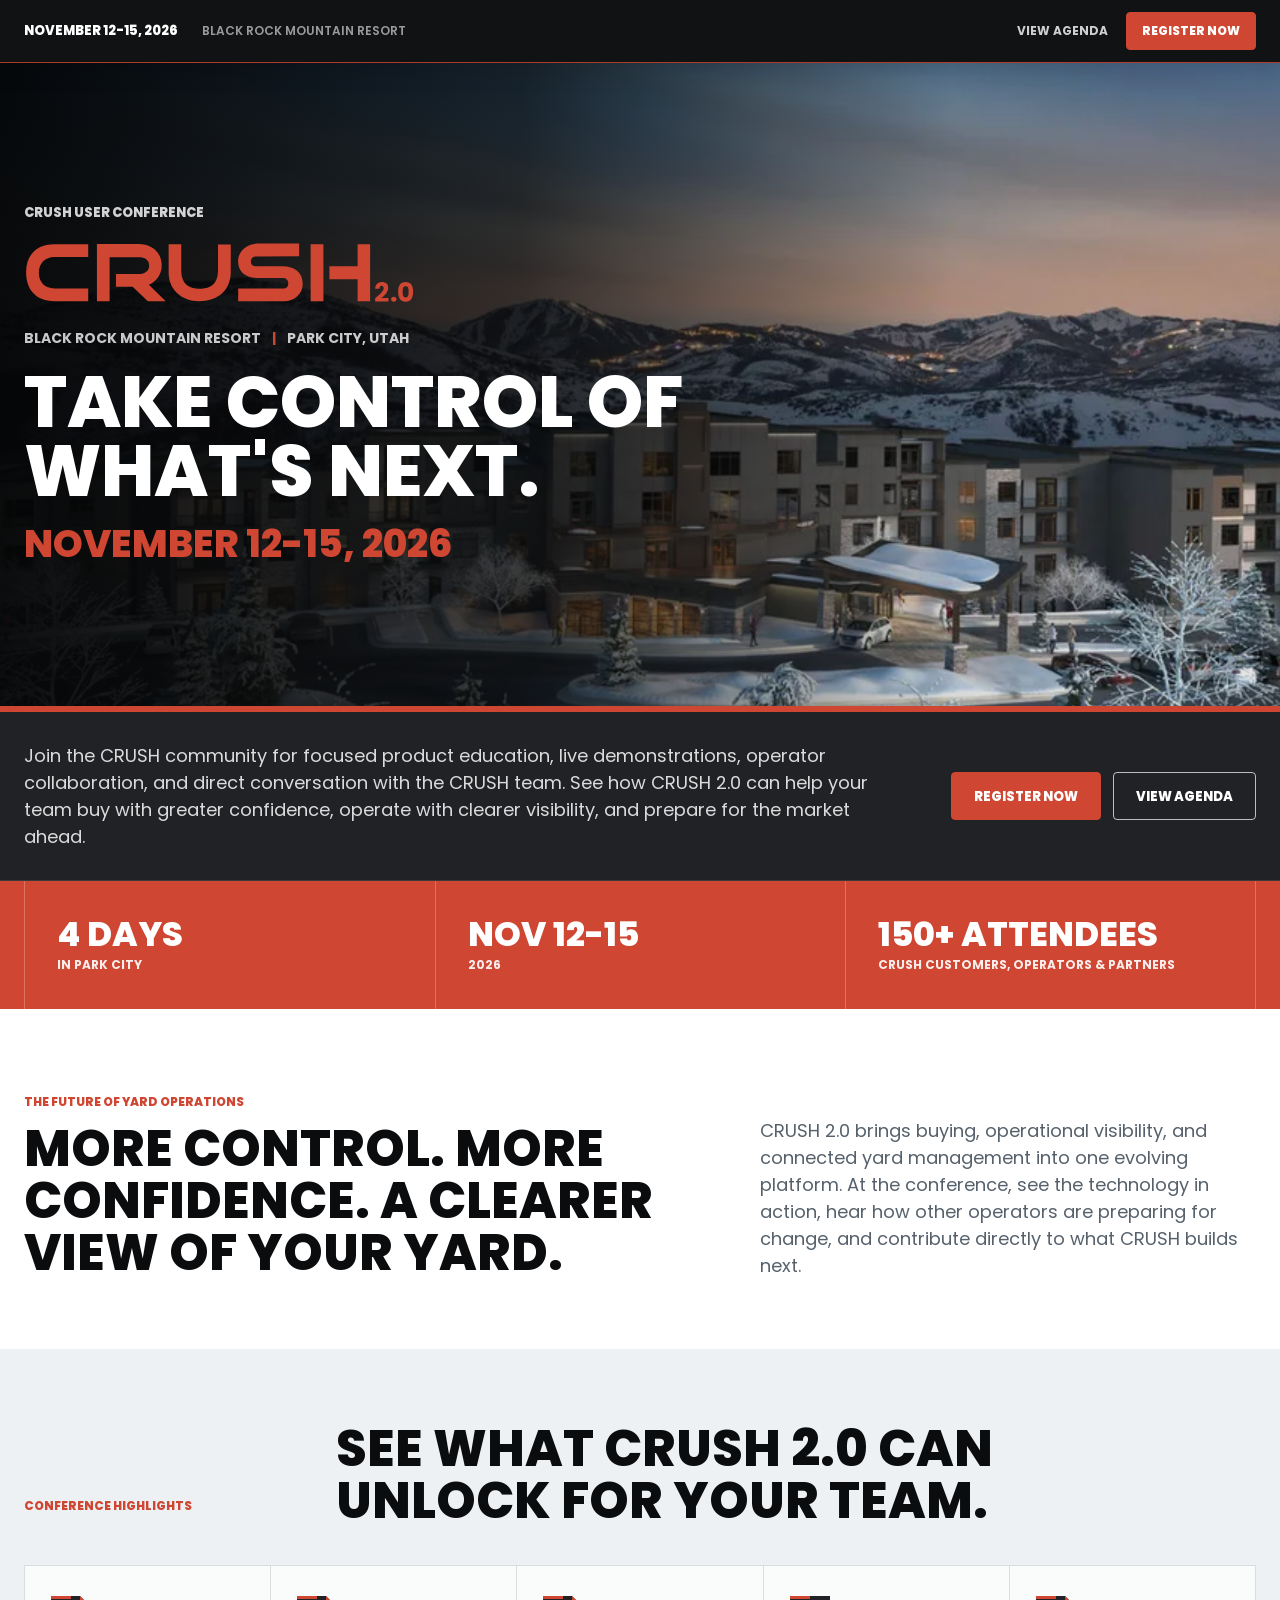
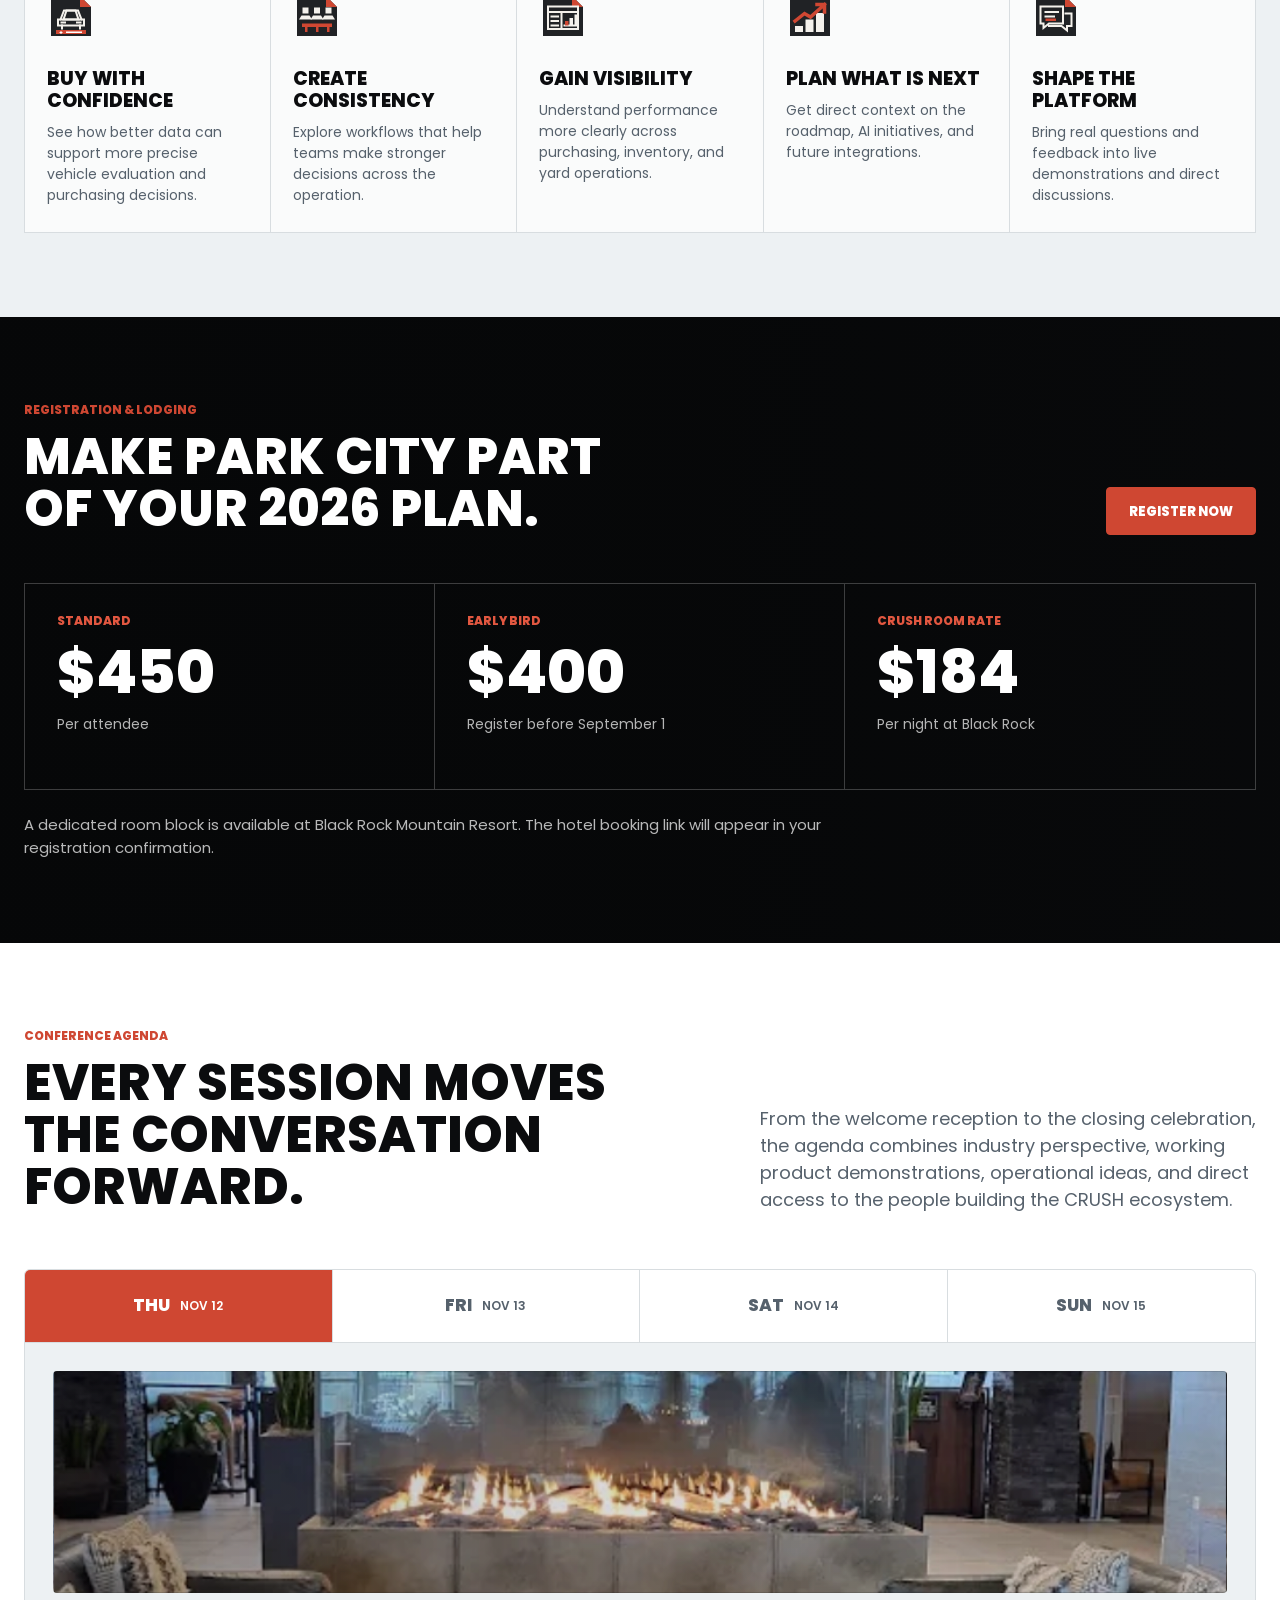
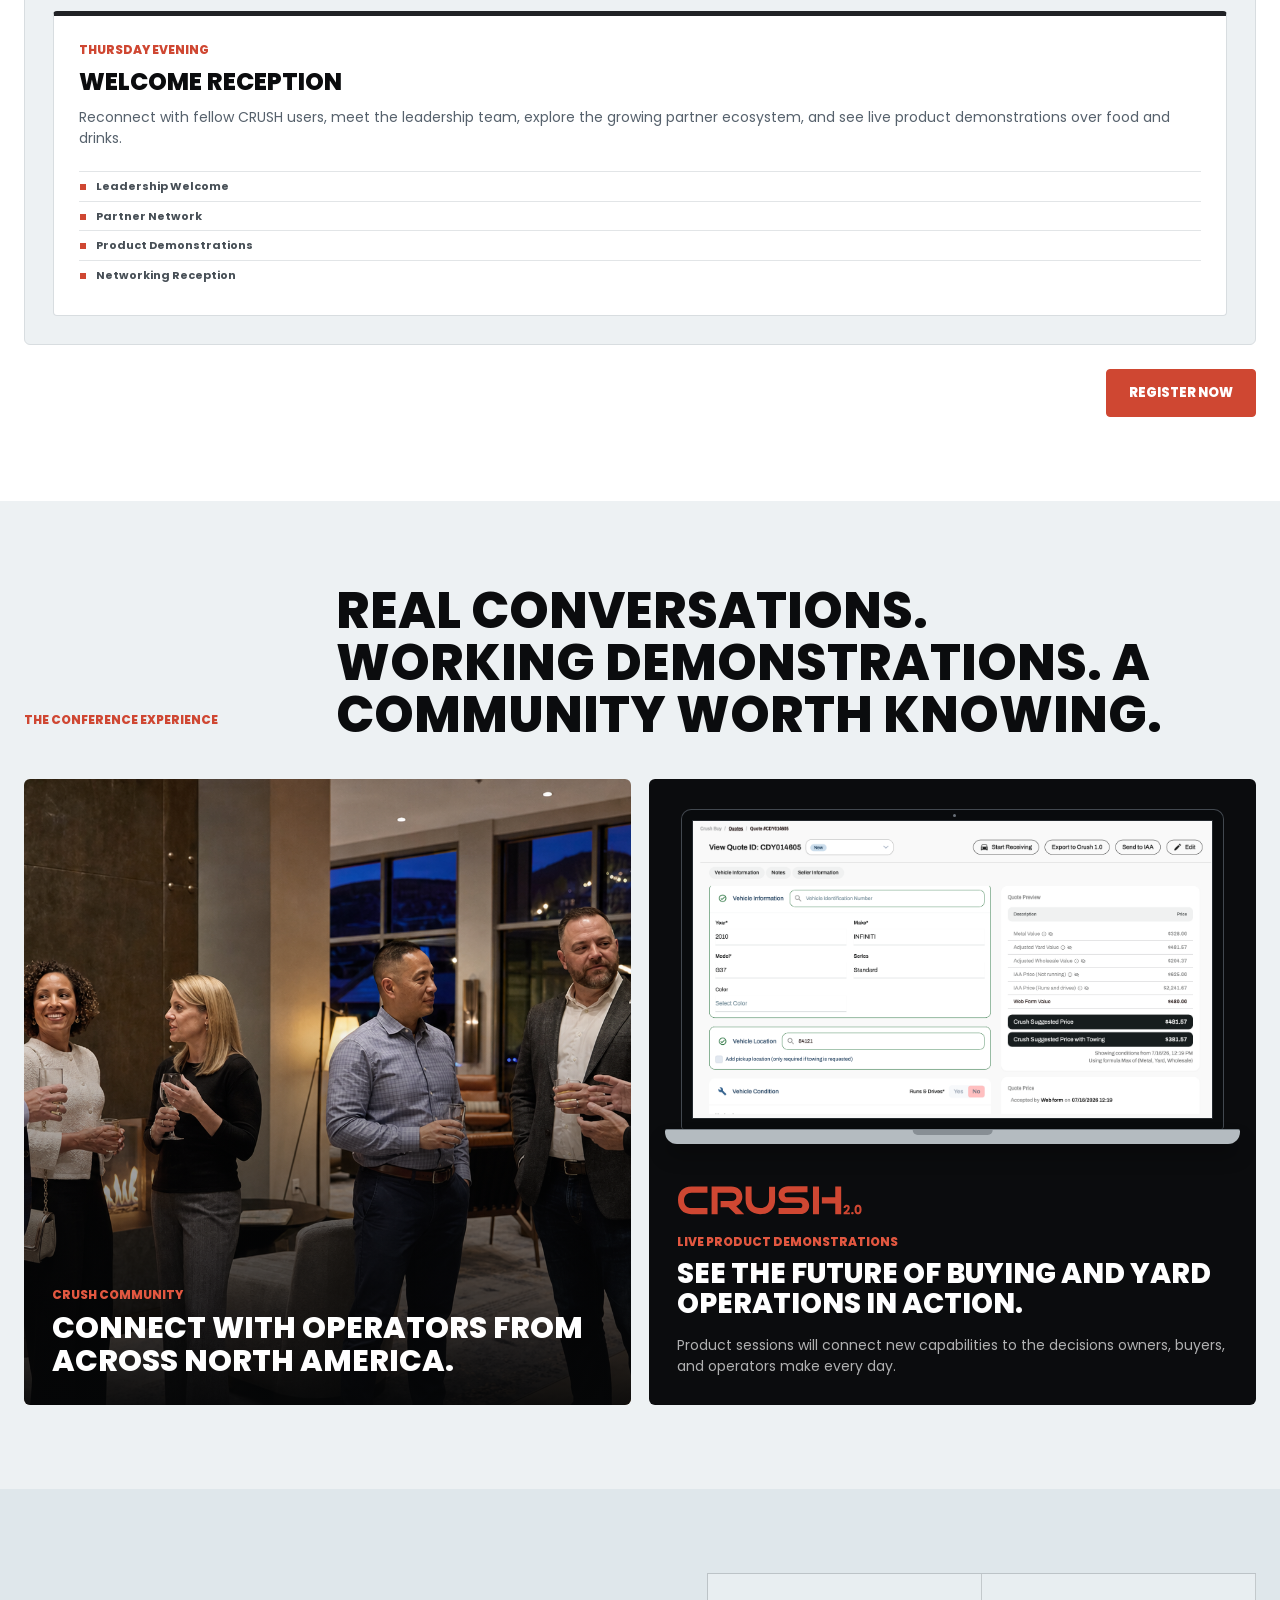
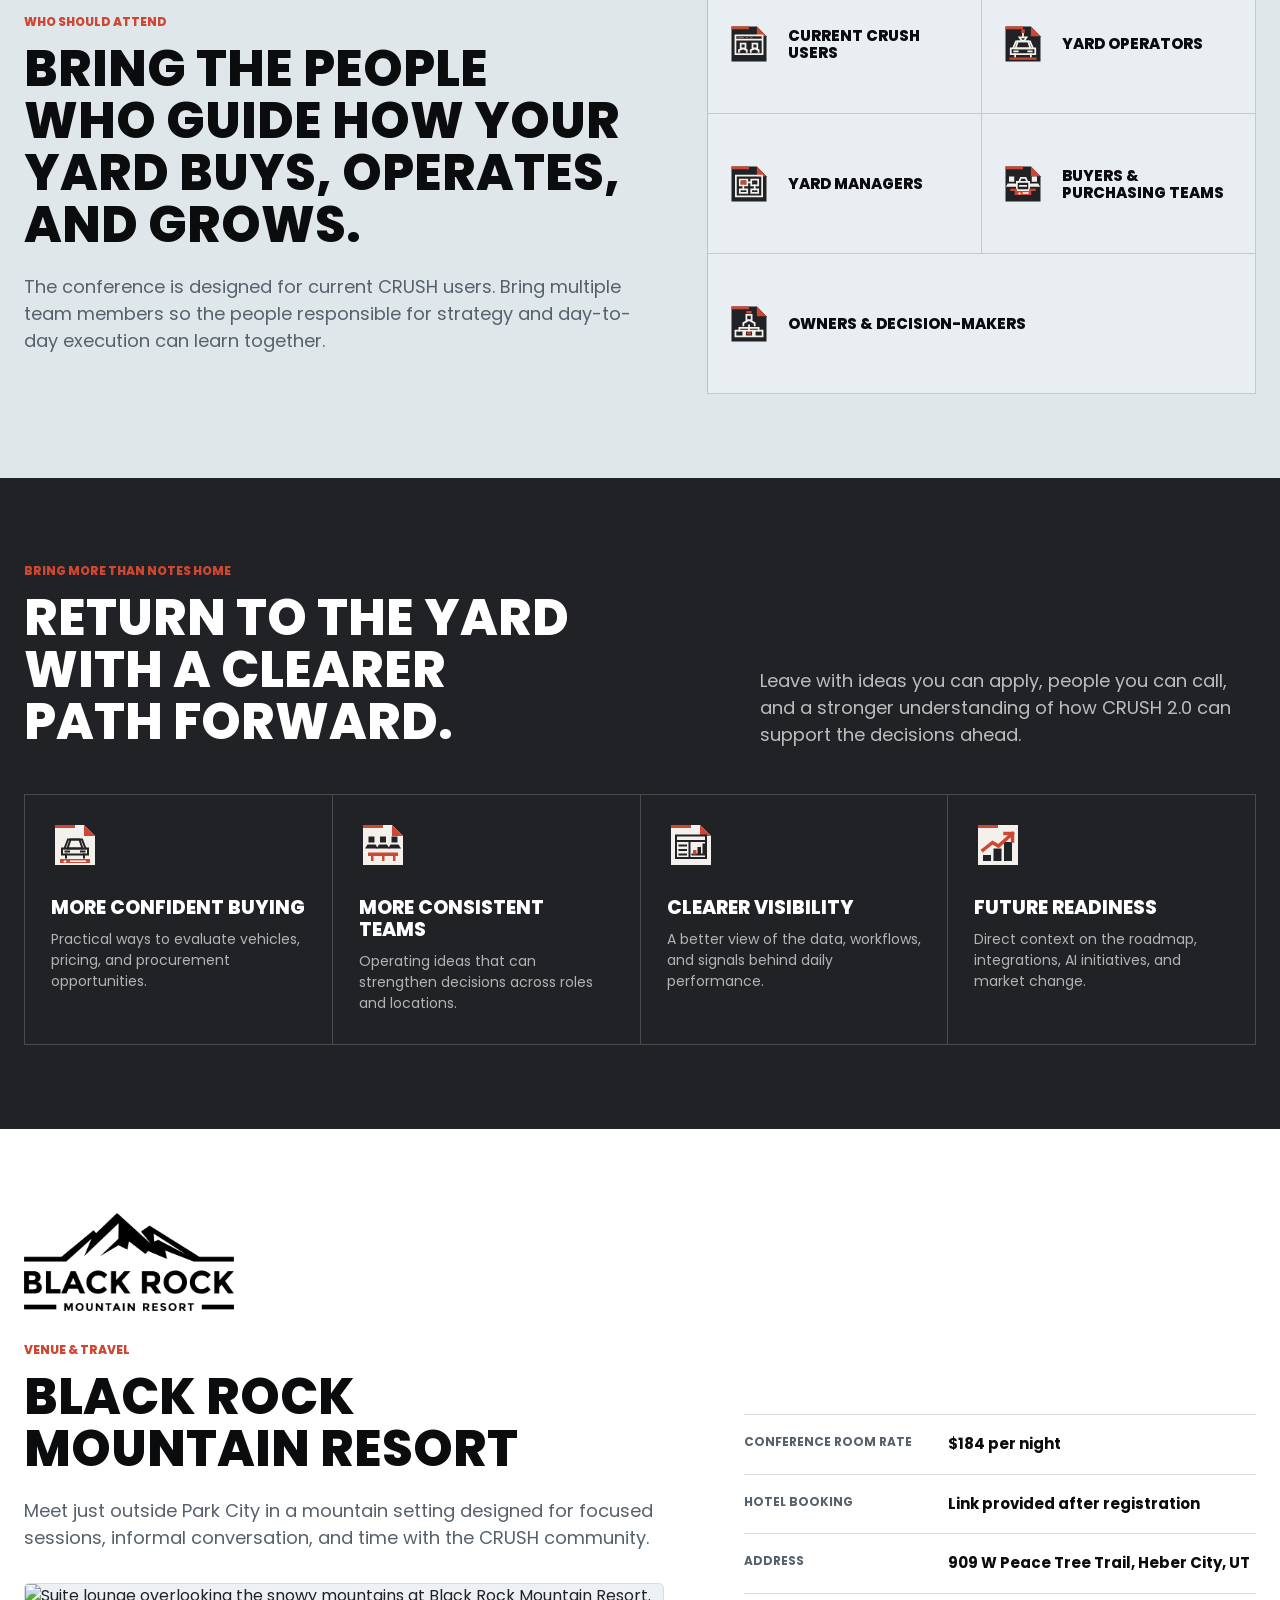
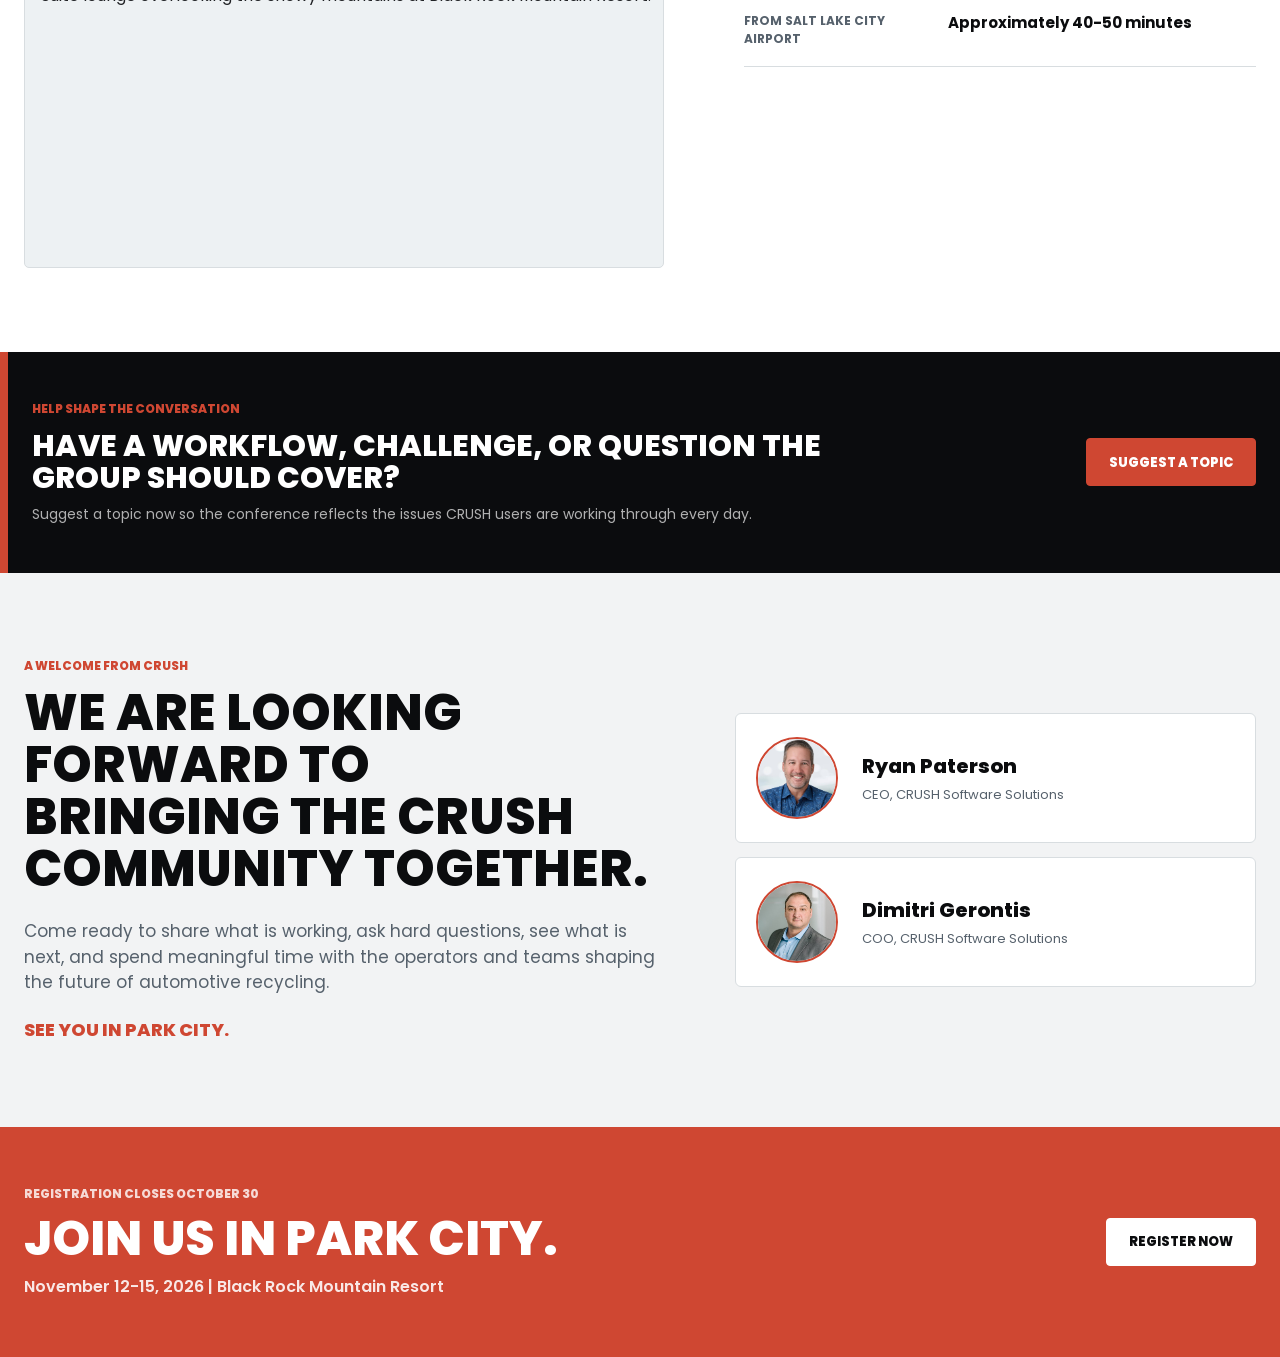
==== prototype/index.html @ fbff8b43 "Remove product screens from agenda" ====
<!doctype html>
<html lang="en">
  <head>
    <meta charset="utf-8">
    <meta name="viewport" content="width=device-width, initial-scale=1">
    <title>CRUSH User Conference 2026</title>
    <meta name="description" content="Join the CRUSH community November 12-15, 2026 at Black Rock Mountain Resort for product education, live demonstrations, operator collaboration, and a look at what is next.">
    <link rel="stylesheet" href="styles.css">
  </head>
  <body class="crush-preview-body">
    <main class="crush-retreat">
      <!-- cvent:01_NAV:start -->
      <nav class="crush-nav" aria-label="Conference navigation">
        <div class="crush-wrap crush-nav-inner">
          <a class="crush-nav-date" href="#top">November 12-15, 2026</a>
          <span class="crush-nav-location">Black Rock Mountain Resort</span>
          <div class="crush-nav-actions">
            <a class="crush-text-link" href="#agenda">View Agenda</a>
            <a class="crush-btn crush-btn-small" href="#register">Register Now</a>
          </div>
        </div>
      </nav>
      <div class="crush-nav-spacer" aria-hidden="true"></div>
      <!-- cvent:01_NAV:end -->

      <!-- cvent:02_HERO:start -->
      <header class="crush-hero" id="top" style="--hero-image:url('../assets/crush-event-location.png')">
        <div class="crush-wrap crush-hero-content">
          <p class="crush-hero-identifier">CRUSH User Conference</p>
          <img class="crush-2-logo crush-hero-logo" src="../assets/crush-2-0.svg" alt="CRUSH 2.0">
          <p class="crush-hero-location">Black Rock Mountain Resort <span aria-hidden="true">|</span> Park City, Utah</p>
          <h1>Take Control of<br>What's Next.</h1>
          <p class="crush-hero-date">November 12-15, 2026</p>
        </div>
      </header>
      <!-- cvent:02_HERO:end -->

      <!-- cvent:03_HERO_INTRO:start -->
      <section class="crush-hero-intro">
        <div class="crush-wrap crush-hero-intro-grid">
          <p>Join the CRUSH community for focused product education, live demonstrations, operator collaboration, and direct conversation with the CRUSH team. See how CRUSH 2.0 can help your team buy with greater confidence, operate with clearer visibility, and prepare for the market ahead.</p>
          <div class="crush-btn-row">
            <a class="crush-btn" href="#register">Register Now</a>
            <a class="crush-btn crush-btn-ghost" href="#agenda">View Agenda</a>
          </div>
        </div>
      </section>
      <!-- cvent:03_HERO_INTRO:end -->

      <!-- cvent:04_STATS:start -->
      <section class="crush-stats" aria-label="Conference at a glance">
        <div class="crush-wrap crush-stats-grid">
          <div><strong>4 Days</strong><span>In Park City</span></div>
          <div><strong>Nov 12-15</strong><span>2026</span></div>
          <div><strong>150+ Attendees</strong><span>CRUSH customers, operators &amp; partners</span></div>
        </div>
      </section>
      <!-- cvent:04_STATS:end -->

      <!-- cvent:05_CONFERENCE_INTRO:start -->
      <section class="crush-band crush-intro-band">
        <div class="crush-wrap crush-copy-grid">
          <div>
            <p class="crush-kicker">The Future of Yard Operations</p>
            <h2 class="crush-h2">More control. More confidence. A clearer view of your yard.</h2>
          </div>
          <p class="crush-lede">CRUSH 2.0 brings buying, operational visibility, and connected yard management into one evolving platform. At the conference, see the technology in action, hear how other operators are preparing for change, and contribute directly to what CRUSH builds next.</p>
        </div>
      </section>
      <!-- cvent:05_CONFERENCE_INTRO:end -->

      <!-- cvent:06_CONFERENCE_HIGHLIGHTS:start -->
      <section class="crush-band crush-highlights-band">
        <div class="crush-wrap">
          <div class="crush-section-heading">
            <p class="crush-kicker">Conference Highlights</p>
            <h2 class="crush-h2">See what CRUSH 2.0 can unlock for your team.</h2>
          </div>
          <div class="crush-highlight-grid">
            <article class="crush-highlight-card" data-crush-interactive>
              <img class="crush-icon" src="../assets/icons/buying-confidence.svg" alt="">
              <h3>Buy with confidence</h3>
              <p>See how better data can support more precise vehicle evaluation and purchasing decisions.</p>
            </article>
            <article class="crush-highlight-card" data-crush-interactive>
              <img class="crush-icon" src="../assets/icons/team-consistency.svg" alt="">
              <h3>Create consistency</h3>
              <p>Explore workflows that help teams make stronger decisions across the operation.</p>
            </article>
            <article class="crush-highlight-card" data-crush-interactive>
              <img class="crush-icon" src="../assets/icons/operational-visibility.svg" alt="">
              <h3>Gain visibility</h3>
              <p>Understand performance more clearly across purchasing, inventory, and yard operations.</p>
            </article>
            <article class="crush-highlight-card" data-crush-interactive>
              <img class="crush-icon" src="../assets/icons/future-readiness.svg" alt="">
              <h3>Plan what is next</h3>
              <p>Get direct context on the roadmap, AI initiatives, and future integrations.</p>
            </article>
            <article class="crush-highlight-card" data-crush-interactive>
              <img class="crush-icon" src="../assets/icons/direct-feedback.svg" alt="">
              <h3>Shape the platform</h3>
              <p>Bring real questions and feedback into live demonstrations and direct discussions.</p>
            </article>
          </div>
        </div>
      </section>
      <!-- cvent:06_CONFERENCE_HIGHLIGHTS:end -->

      <!-- cvent:07_PRICING_HOTEL:start -->
      <section class="crush-band crush-registration-band" style="--registration-image:url('../assets/black-rock-aerial.png')">
        <div class="crush-wrap">
          <div class="crush-registration-heading">
            <div>
              <p class="crush-kicker">Registration &amp; Lodging</p>
              <h2 class="crush-h2">Make Park City part of your 2026 plan.</h2>
            </div>
            <a class="crush-btn" href="#register">Register Now</a>
          </div>
          <div class="crush-price-grid">
            <div class="crush-price"><span>Standard</span><strong>$450</strong><p>Per attendee</p></div>
            <div class="crush-price"><span>Early bird</span><strong>$400</strong><p>Register before September 1</p></div>
            <div class="crush-price"><span>CRUSH room rate</span><strong>$184</strong><p>Per night at Black Rock</p></div>
          </div>
          <p class="crush-registration-note">A dedicated room block is available at Black Rock Mountain Resort. The hotel booking link will appear in your registration confirmation.</p>
        </div>
      </section>
      <!-- cvent:07_PRICING_HOTEL:end -->

      <!-- cvent:08_AGENDA_INTRO:start -->
      <section class="crush-band crush-agenda-intro" id="agenda">
        <div class="crush-wrap crush-copy-grid">
          <div>
            <p class="crush-kicker">Conference Agenda</p>
            <h2 class="crush-h2">Every session moves the conversation forward.</h2>
          </div>
          <p class="crush-lede">From the welcome reception to the closing celebration, the agenda combines industry perspective, working product demonstrations, operational ideas, and direct access to the people building the CRUSH ecosystem.</p>
        </div>
      </section>
      <!-- cvent:08_AGENDA_INTRO:end -->

      <!-- cvent:09_AGENDA_TABS:start -->
      <section class="crush-agenda-band">
        <div class="crush-wrap">
          <div class="crush-agenda-tabs">
            <input class="crush-agenda-input" checked id="crush-agenda-thu" name="crush-agenda-day" type="radio">
            <input class="crush-agenda-input" id="crush-agenda-fri" name="crush-agenda-day" type="radio">
            <input class="crush-agenda-input" id="crush-agenda-sat" name="crush-agenda-day" type="radio">
            <input class="crush-agenda-input" id="crush-agenda-sun" name="crush-agenda-day" type="radio">
            <div class="crush-tab-list" role="tablist" aria-label="Conference days">
              <label class="crush-tab" for="crush-agenda-thu" tabindex="0" data-crush-interactive><strong>Thu</strong><span>Nov 12</span></label>
              <label class="crush-tab" for="crush-agenda-fri" tabindex="0" data-crush-interactive><strong>Fri</strong><span>Nov 13</span></label>
              <label class="crush-tab" for="crush-agenda-sat" tabindex="0" data-crush-interactive><strong>Sat</strong><span>Nov 14</span></label>
              <label class="crush-tab" for="crush-agenda-sun" tabindex="0" data-crush-interactive><strong>Sun</strong><span>Nov 15</span></label>
            </div>
            <div class="crush-agenda-panels">
              <div class="crush-agenda-panel crush-panel-thu" style="--agenda-image:url('../assets/black-rock-fireplace.png');--agenda-position:center 55%">
                <article class="crush-session crush-session-feature" data-crush-interactive>
                  <p class="crush-session-time">Thursday Evening</p>
                  <h3>Welcome Reception</h3>
                  <p>Reconnect with fellow CRUSH users, meet the leadership team, explore the growing partner ecosystem, and see live product demonstrations over food and drinks.</p>
                  <ul class="crush-topic-list"><li>Leadership Welcome</li><li>Partner Network</li><li>Product Demonstrations</li><li>Networking Reception</li></ul>
                </article>
              </div>

              <div class="crush-agenda-panel crush-panel-fri" style="--agenda-image:url('../assets/black-rock-lounge.jpg');--agenda-position:center">
                <article class="crush-session" data-crush-interactive>
                  <p class="crush-session-time">Friday Morning</p>
                  <h3>Building the Modern Recycler</h3>
                  <p>Understand how industry change, better data, and modern procurement strategies can help build a more profitable business.</p>
                  <ul class="crush-topic-list"><li>State of the Industry</li><li>Future of Vehicle Procurement</li><li>CRUSH Vision &amp; Roadmap</li><li>Evolution of CrushBuy</li><li>Customer Success Stories</li></ul>
                </article>
                <article class="crush-session" data-crush-interactive>
                  <p class="crush-session-time">Friday Afternoon</p>
                  <h3>From Better Cars to Better Profits</h3>
                  <p>Follow the modern recycling business from acquiring inventory through marketing, yard operations, automation, and payments.</p>
                  <ul class="crush-topic-list"><li>National Procurement</li><li>Digital Marketing</li><li>Yard Operations</li><li>AI Innovation</li><li>Integrated Payments</li><li>Partner Solutions</li></ul>
                </article>
                <article class="crush-session" data-crush-interactive>
                  <p class="crush-session-time">Friday Evening</p>
                  <h3>Customer Appreciation Dinner</h3>
                  <p>Celebrate customer achievements and connect with the people moving automotive recycling forward.</p>
                  <ul class="crush-topic-list"><li>Recognition Awards</li><li>Executive Fireside Chat</li><li>Community Networking</li><li>Special Announcements</li></ul>
                </article>
              </div>

              <div class="crush-agenda-panel crush-panel-sat" style="--agenda-image:url('../assets/black-rock-aerial.png');--agenda-position:center 48%">
                <article class="crush-session" data-crush-interactive>
                  <p class="crush-session-time">Saturday Morning</p>
                  <h3>Building the Future of Automotive Recycling</h3>
                  <p>Explore the technologies, partnerships, and strategies becoming real operational advantages.</p>
                  <ul class="crush-topic-list"><li>Enterprise Analytics</li><li>AI &amp; Computer Vision</li><li>Industry Partnerships</li><li>Connected Yard Technology</li><li>Multi-Yard Operations</li><li>Executive Panels</li></ul>
                </article>
                <article class="crush-session" data-crush-interactive>
                  <p class="crush-session-time">Saturday Afternoon</p>
                  <h3>What Is Next for CRUSH</h3>
                  <p>See where the platform and marketplace are going, and where new capabilities can unlock smarter buying, stronger operations, and growth.</p>
                  <ul class="crush-topic-list"><li>Product Roadmap</li><li>Marketplace Expansion</li><li>AI Initiatives</li><li>Customer Innovation</li><li>Future Integrations</li><li>Closing Keynote</li></ul>
                </article>
                <article class="crush-session" data-crush-interactive>
                  <p class="crush-session-time">Saturday Evening</p>
                  <h3>Closing Celebration</h3>
                  <p>Finish the conference with stronger relationships and a shared view of the year ahead.</p>
                  <ul class="crush-topic-list"><li>Closing Dinner</li><li>Leadership Remarks</li><li>Community Celebration</li><li>Customer &amp; Partner Networking</li></ul>
                </article>
              </div>

              <div class="crush-agenda-panel crush-panel-sun" style="--agenda-image:url('../assets/black-rock-forest.jpg');--agenda-position:center">
                <article class="crush-session crush-session-feature" data-crush-interactive>
                  <p class="crush-session-time">Sunday</p>
                  <h3>Departure</h3>
                  <p>Take a final moment to connect, then head home with new relationships, useful ideas, and a clearer view of what is next.</p>
                </article>
              </div>
            </div>
          </div>
          <div class="crush-agenda-cta">
            <a class="crush-btn" href="#register">Register Now</a>
          </div>
        </div>
      </section>
      <!-- cvent:09_AGENDA_TABS:end -->

      <!-- cvent:10_EVENT_EXPERIENCE:start -->
      <section class="crush-band crush-experience-band" id="experience">
        <div class="crush-wrap">
          <div class="crush-section-heading">
            <p class="crush-kicker">The Conference Experience</p>
            <h2 class="crush-h2">Real conversations. Working demonstrations. A community worth knowing.</h2>
          </div>
          <div class="crush-experience-grid">
            <figure class="crush-networking-visual" data-crush-interactive>
              <img src="../assets/crush-conference-networking-v2.png" alt="Conference attendees connecting in a contemporary mountain resort lounge.">
              <figcaption><span>CRUSH Community</span><strong>Connect with operators from across North America.</strong></figcaption>
            </figure>
            <article class="crush-product-panel" data-crush-interactive>
              <div class="crush-product-laptop">
                <div class="crush-laptop-lid"><div class="crush-laptop-screen"><img src="../assets/crush-view-quote.png" alt="CRUSH 2.0 vehicle quote interface"></div></div>
                <div class="crush-laptop-base"><span></span></div>
              </div>
              <img class="crush-2-logo crush-product-logo" src="../assets/crush-2-0.svg" alt="CRUSH 2.0">
              <p class="crush-demo-label">Live Product Demonstrations</p>
              <h3>See the future of buying and yard operations in action.</h3>
              <p>Product sessions will connect new capabilities to the decisions owners, buyers, and operators make every day.</p>
            </article>
          </div>
        </div>
      </section>
      <!-- cvent:10_EVENT_EXPERIENCE:end -->

      <!-- cvent:11_WHO_SHOULD_ATTEND:start -->
      <section class="crush-band crush-audience-band">
        <div class="crush-wrap crush-audience-layout">
          <div>
            <p class="crush-kicker">Who Should Attend</p>
            <h2 class="crush-h2">Bring the people who guide how your yard buys, operates, and grows.</h2>
            <p class="crush-lede">The conference is designed for current CRUSH users. Bring multiple team members so the people responsible for strategy and day-to-day execution can learn together.</p>
          </div>
          <div class="crush-audience-list">
            <div class="crush-audience-item" data-crush-interactive><img class="crush-icon" src="../assets/icons/current-crush-users.svg" alt=""><span>Current CRUSH users</span></div>
            <div class="crush-audience-item" data-crush-interactive><img class="crush-icon" src="../assets/icons/yard-operators.svg" alt=""><span>Yard operators</span></div>
            <div class="crush-audience-item" data-crush-interactive><img class="crush-icon" src="../assets/icons/yard-managers.svg" alt=""><span>Yard managers</span></div>
            <div class="crush-audience-item" data-crush-interactive><img class="crush-icon" src="../assets/icons/purchasing-teams.svg" alt=""><span>Buyers &amp; purchasing teams</span></div>
            <div class="crush-audience-item" data-crush-interactive><img class="crush-icon" src="../assets/icons/owners-decision-makers.svg" alt=""><span>Owners &amp; decision-makers</span></div>
          </div>
        </div>
      </section>
      <!-- cvent:11_WHO_SHOULD_ATTEND:end -->

      <!-- cvent:12_PRACTICAL_TAKEAWAYS:start -->
      <section class="crush-band crush-outcomes-band">
        <div class="crush-wrap">
          <div class="crush-copy-grid">
            <div><p class="crush-kicker">Bring More Than Notes Home</p><h2 class="crush-h2">Return to the yard with a clearer path forward.</h2></div>
            <p class="crush-lede">Leave with ideas you can apply, people you can call, and a stronger understanding of how CRUSH 2.0 can support the decisions ahead.</p>
          </div>
          <div class="crush-outcome-grid">
            <article data-crush-interactive><img class="crush-icon" src="../assets/icons/buying-confidence-dark.svg" alt=""><h3>More confident buying</h3><p>Practical ways to evaluate vehicles, pricing, and procurement opportunities.</p></article>
            <article data-crush-interactive><img class="crush-icon" src="../assets/icons/team-consistency-dark.svg" alt=""><h3>More consistent teams</h3><p>Operating ideas that can strengthen decisions across roles and locations.</p></article>
            <article data-crush-interactive><img class="crush-icon" src="../assets/icons/operational-visibility-dark.svg" alt=""><h3>Clearer visibility</h3><p>A better view of the data, workflows, and signals behind daily performance.</p></article>
            <article data-crush-interactive><img class="crush-icon" src="../assets/icons/future-readiness-dark.svg" alt=""><h3>Future readiness</h3><p>Direct context on the roadmap, integrations, AI initiatives, and market change.</p></article>
          </div>
        </div>
      </section>
      <!-- cvent:12_PRACTICAL_TAKEAWAYS:end -->

      <!-- cvent:13_VENUE_TRAVEL:start -->
      <section class="crush-band crush-venue-band">
        <div class="crush-wrap crush-venue-layout">
          <div class="crush-venue-story">
            <img class="crush-venue-logo" src="../assets/black-rock-resort-logo.png" alt="Black Rock Mountain Resort Park City">
            <p class="crush-kicker">Venue &amp; Travel</p>
            <h2 class="crush-h2">Black Rock Mountain Resort</h2>
            <p class="crush-lede">Meet just outside Park City in a mountain setting designed for focused sessions, informal conversation, and time with the CRUSH community.</p>
            <figure class="crush-venue-photo" data-crush-interactive>
              <img src="../assets/black-rock-suite.png" alt="Suite lounge overlooking the snowy mountains at Black Rock Mountain Resort.">
            </figure>
          </div>
          <dl class="crush-venue-facts">
            <div><dt>Conference room rate</dt><dd>$184 per night</dd></div>
            <div><dt>Hotel booking</dt><dd>Link provided after registration</dd></div>
            <div><dt>Address</dt><dd>909 W Peace Tree Trail, Heber City, UT</dd></div>
            <div><dt>From Salt Lake City Airport</dt><dd>Approximately 40-50 minutes</dd></div>
          </dl>
        </div>
      </section>
      <!-- cvent:13_VENUE_TRAVEL:end -->

      <!-- cvent:14_SUGGEST_TOPIC:start -->
      <section class="crush-topic-cta">
        <div class="crush-wrap crush-topic-cta-inner">
          <div><p class="crush-kicker">Help Shape the Conversation</p><h2>Have a workflow, challenge, or question the group should cover?</h2><p>Suggest a topic now so the conference reflects the issues CRUSH users are working through every day.</p></div>
          <a class="crush-btn" href="#contact-planner">Suggest a Topic</a>
        </div>
        <span class="crush-native-widget-anchor" id="contact-planner" aria-hidden="true"></span>
      </section>
      <!-- cvent:14_SUGGEST_TOPIC:end -->

      <!-- cvent:15_LEADERSHIP_WELCOME:start -->
      <section class="crush-band crush-host-band">
        <div class="crush-wrap crush-host-layout">
          <div class="crush-host-message">
            <p class="crush-kicker">A Welcome from CRUSH</p>
            <h2 class="crush-h2">We are looking forward to bringing the CRUSH community together.</h2>
            <p>Come ready to share what is working, ask hard questions, see what is next, and spend meaningful time with the operators and teams shaping the future of automotive recycling.</p>
            <strong>See you in Park City.</strong>
          </div>
          <div class="crush-hosts">
            <article class="crush-host" data-crush-interactive><img class="crush-host-avatar" src="../assets/ryan-paterson.jpg" alt="Ryan Paterson"><div><h3>Ryan Paterson</h3><p>CEO, CRUSH Software Solutions</p></div></article>
            <article class="crush-host" data-crush-interactive><img class="crush-host-avatar" src="../assets/dimitri-gerontis.jpg" alt="Dimitri Gerontis"><div><h3>Dimitri Gerontis</h3><p>COO, CRUSH Software Solutions</p></div></article>
          </div>
        </div>
      </section>
      <!-- cvent:15_LEADERSHIP_WELCOME:end -->

      <!-- cvent:16_FINAL_REGISTER:start -->
      <section class="crush-final" id="register">
        <div class="crush-wrap crush-final-inner">
          <div>
            <p class="crush-kicker">Registration Closes October 30</p>
            <h2>Join us in Park City.</h2>
            <p>November 12-15, 2026 <span aria-hidden="true">|</span> Black Rock Mountain Resort</p>
          </div>
          <a class="crush-btn crush-btn-light" href="#register">Register Now</a>
        </div>
      </section>
      <!-- cvent:16_FINAL_REGISTER:end -->
    </main>

    <script>
      (function () {
        if (window.__crushConferenceInteractions) return;
        window.__crushConferenceInteractions = true;
        var selector = "[data-crush-interactive], .crush-btn, .crush-text-link";
        function target(event) { return event.target.closest ? event.target.closest(selector) : null; }
        document.addEventListener("pointerover", function (event) { var item = target(event); if (item) item.classList.add("crush-is-hovered"); });
        document.addEventListener("pointerout", function (event) { var item = target(event); if (item && !item.contains(event.relatedTarget)) item.classList.remove("crush-is-hovered"); });
        document.addEventListener("focusin", function (event) { var item = target(event); if (item) item.classList.add("crush-is-hovered"); });
        document.addEventListener("focusout", function (event) { var item = target(event); if (item) item.classList.remove("crush-is-hovered"); });
        document.addEventListener("keydown", function (event) {
          if ((event.key === "Enter" || event.key === " ") && event.target.matches(".crush-tab")) {
            event.preventDefault();
            event.target.click();
          }
        });
      }());
    </script>
  </body>
</html>
---- prototype/styles.css ----
@import url("https://fonts.googleapis.com/css2?family=Poppins:wght@400;500;600;700;800&display=swap");

.crush-preview-body {
  margin: 0;
  background: #ffffff;
}

.crush-retreat {
  --crush-red: #cf4732;
  --crush-red-bright: #e25740;
  --crush-ink: #0b0c0e;
  --crush-charcoal: #202225;
  --crush-steel: #56616c;
  --crush-frost: #edf1f3;
  --crush-silver: #d8dde0;
  --crush-white: #ffffff;
  color: var(--crush-charcoal);
  font-family: Poppins, Arial, Helvetica, sans-serif;
  font-size: 16px;
  line-height: 1.5;
  letter-spacing: 0;
}

.crush-retreat * {
  box-sizing: border-box;
}

.crush-retreat img,
.crush-retreat svg {
  display: block;
}

.crush-retreat a {
  color: inherit;
}

.crush-wrap {
  width: min(1240px, calc(100% - 48px));
  margin: 0 auto;
}

.crush-btn-row {
  display: flex;
  flex-wrap: wrap;
  gap: 12px;
  align-items: center;
}

.crush-btn {
  display: inline-flex;
  min-height: 48px;
  align-items: center;
  justify-content: center;
  padding: 11px 22px;
  border: 1px solid var(--crush-red);
  border-radius: 4px;
  background: var(--crush-red);
  color: var(--crush-white) !important;
  font-size: 13px;
  font-weight: 800;
  line-height: 1;
  text-decoration: none;
  text-transform: uppercase;
  transition: transform .18s ease, background-color .18s ease, border-color .18s ease, box-shadow .18s ease, color .18s ease;
}

.crush-btn:hover,
.crush-btn:focus-visible,
.crush-btn.crush-is-hovered {
  transform: translateY(-3px);
  border-color: var(--crush-red-bright);
  background: var(--crush-red-bright);
  box-shadow: 0 14px 32px rgba(207, 71, 50, .28);
}

.crush-btn:focus-visible,
.crush-text-link:focus-visible,
.crush-tab:focus-visible {
  outline: 3px solid rgba(207, 71, 50, .35);
  outline-offset: 3px;
}

.crush-btn-small {
  min-height: 38px;
  padding: 8px 15px;
  font-size: 12px;
}

.crush-btn-ghost {
  border-color: rgba(255, 255, 255, .7);
  background: transparent;
}

.crush-btn-ghost:hover,
.crush-btn-ghost:focus-visible,
.crush-btn-ghost.crush-is-hovered {
  border-color: var(--crush-white);
  background: var(--crush-white);
  color: var(--crush-ink) !important;
  box-shadow: 0 14px 32px rgba(0, 0, 0, .26);
}

.crush-btn-light {
  border-color: var(--crush-white);
  background: var(--crush-white);
  color: var(--crush-ink) !important;
}

.crush-btn-light:hover,
.crush-btn-light:focus-visible,
.crush-btn-light.crush-is-hovered {
  border-color: var(--crush-ink);
  background: var(--crush-ink);
  color: var(--crush-white) !important;
}

.crush-text-link {
  color: rgba(255, 255, 255, .8) !important;
  font-size: 12px;
  font-weight: 700;
  text-decoration: none;
  text-transform: uppercase;
  transition: color .18s ease;
}

.crush-text-link:hover,
.crush-text-link.crush-is-hovered {
  color: var(--crush-white) !important;
}

.crush-nav {
  position: fixed;
  top: 0;
  right: 0;
  left: 0;
  z-index: 30;
  border-bottom: 1px solid rgba(207, 71, 50, .82);
  background: rgba(8, 9, 10, .96);
  backdrop-filter: blur(12px);
  box-shadow: 0 8px 24px rgba(0, 0, 0, .14);
}

.crush-nav-spacer {
  height: 62px;
}

.crush-nav-inner {
  display: flex;
  min-height: 62px;
  gap: 24px;
  align-items: center;
}

.crush-nav-date {
  color: var(--crush-white) !important;
  font-size: 13px;
  font-weight: 800;
  text-decoration: none;
  text-transform: uppercase;
}

.crush-nav-location {
  flex: 1;
  color: rgba(255, 255, 255, .58);
  font-size: 12px;
  font-weight: 600;
  text-transform: uppercase;
}

.crush-nav-actions {
  display: flex;
  gap: 18px;
  align-items: center;
}

.crush-hero {
  position: relative;
  min-height: 650px;
  display: flex;
  align-items: center;
  overflow: hidden;
  background: var(--crush-ink);
  color: var(--crush-white);
}

.crush-hero::before {
  content: "";
  position: absolute;
  inset: 0;
  background:
    linear-gradient(90deg, rgba(4, 5, 6, .96) 0%, rgba(4, 5, 6, .75) 41%, rgba(4, 5, 6, .15) 74%, rgba(4, 5, 6, .08) 100%),
    var(--hero-image, none);
  background-position: center 58%;
  background-size: cover;
  transform: scale(1.01);
}

.crush-hero::after {
  content: "";
  position: absolute;
  inset: auto 0 0;
  height: 6px;
  background: var(--crush-red);
}

.crush-hero-content {
  position: relative;
  z-index: 1;
  padding: 42px 0 50px;
}

.crush-2-logo {
  height: auto;
}

.crush-hero-identifier {
  margin: 0 0 18px;
  color: rgba(255, 255, 255, .82);
  font-size: 13px;
  font-weight: 800;
  text-transform: uppercase;
}

.crush-hero-logo {
  width: min(390px, 66vw);
  margin: 0 0 25px;
}

.crush-hero-location {
  margin: 0 0 18px;
  color: rgba(255, 255, 255, .78);
  font-size: 14px;
  font-weight: 700;
  text-transform: uppercase;
}

.crush-hero-location span {
  margin: 0 8px;
  color: var(--crush-red);
}

.crush-hero h1 {
  max-width: 900px;
  margin: 0;
  color: var(--crush-white);
  font-size: 72px;
  font-weight: 800;
  line-height: .96;
  letter-spacing: 0;
  text-transform: uppercase;
}

.crush-hero-date {
  margin: 20px 0 0;
  color: var(--crush-red);
  font-size: 38px;
  font-weight: 800;
  line-height: 1;
  text-transform: uppercase;
}

.crush-hero-intro {
  border-bottom: 1px solid rgba(255, 255, 255, .1);
  background: var(--crush-charcoal);
  color: var(--crush-white);
}

.crush-hero-intro-grid {
  display: grid;
  grid-template-columns: minmax(0, 1fr) auto;
  gap: 36px;
  align-items: center;
  padding: 30px 0;
}

.crush-hero-intro p {
  max-width: 850px;
  margin: 0;
  color: rgba(255, 255, 255, .84);
  font-size: 18px;
}

.crush-stats {
  background: var(--crush-red);
  color: var(--crush-white);
}

.crush-stats-grid {
  display: grid;
  grid-template-columns: repeat(3, minmax(0, 1fr));
}

.crush-stats-grid > div {
  display: grid;
  min-height: 128px;
  align-content: center;
  gap: 5px;
  padding: 22px 32px;
  border-left: 1px solid rgba(255, 255, 255, .24);
}

.crush-stats-grid > div:last-child {
  border-right: 1px solid rgba(255, 255, 255, .24);
}

.crush-stats strong {
  color: var(--crush-white);
  font-size: 34px;
  font-weight: 800;
  line-height: 1;
  text-transform: uppercase;
}

.crush-stats span {
  color: rgba(255, 255, 255, .9);
  font-size: 12px;
  font-weight: 700;
  text-transform: uppercase;
}

.crush-band {
  padding: 84px 0;
}

.crush-kicker {
  margin: 0 0 12px;
  color: var(--crush-red);
  font-size: 12px;
  font-weight: 800;
  text-transform: uppercase;
}

.crush-h2 {
  max-width: 920px;
  margin: 0;
  color: var(--crush-ink);
  font-size: 50px;
  font-weight: 800;
  line-height: 1.04;
  letter-spacing: 0;
  text-transform: uppercase;
  text-wrap: balance;
}

.crush-lede {
  max-width: 760px;
  margin: 0;
  color: var(--crush-steel);
  font-size: 18px;
}

.crush-copy-grid {
  display: grid;
  grid-template-columns: minmax(0, 1.15fr) minmax(300px, .85fr);
  gap: 64px;
  align-items: end;
}

.crush-intro-band {
  padding-bottom: 70px;
  background: var(--crush-white);
}

.crush-highlights-band {
  padding-top: 74px;
  background: var(--crush-frost);
}

.crush-section-heading {
  display: flex;
  gap: 40px;
  align-items: end;
  justify-content: space-between;
  margin-bottom: 38px;
}

.crush-highlight-grid {
  display: grid;
  grid-template-columns: repeat(5, minmax(0, 1fr));
  border-top: 1px solid var(--crush-silver);
  border-left: 1px solid var(--crush-silver);
}

.crush-highlight-card {
  min-height: 260px;
  padding: 26px 22px;
  border-right: 1px solid var(--crush-silver);
  border-bottom: 1px solid var(--crush-silver);
  background: rgba(255, 255, 255, .72);
  transition: transform .18s ease, background-color .18s ease, box-shadow .18s ease, color .18s ease;
}

.crush-highlight-card:hover,
.crush-highlight-card.crush-is-hovered {
  z-index: 1;
  transform: translateY(-6px);
  background: var(--crush-white);
  box-shadow: 0 18px 42px rgba(28, 36, 43, .12);
}

.crush-icon {
  width: 48px;
  height: 48px;
  object-fit: contain;
  transition: transform .2s ease;
}

.crush-highlight-card:hover .crush-icon,
.crush-highlight-card.crush-is-hovered .crush-icon,
.crush-outcome-grid article:hover .crush-icon,
.crush-outcome-grid article.crush-is-hovered .crush-icon {
  transform: translateY(-3px) scale(1.04);
}

.crush-highlight-card h3,
.crush-outcome-grid h3 {
  margin: 28px 0 10px;
  color: var(--crush-ink);
  font-size: 19px;
  font-weight: 800;
  line-height: 1.16;
  text-transform: uppercase;
}

.crush-highlight-card p,
.crush-outcome-grid p {
  margin: 0;
  color: var(--crush-steel);
  font-size: 14px;
}

.crush-registration-band {
  position: relative;
  overflow: hidden;
  background: var(--crush-ink);
  color: var(--crush-white);
}

.crush-registration-band::before {
  content: "";
  position: absolute;
  inset: 0;
  background:
    linear-gradient(90deg, rgba(6, 7, 8, .98) 0%, rgba(6, 7, 8, .91) 54%, rgba(6, 7, 8, .58) 100%),
    var(--registration-image, none);
  background-position: center;
  background-size: cover;
}

.crush-registration-band .crush-wrap {
  position: relative;
  z-index: 1;
}

.crush-registration-band .crush-h2 {
  color: var(--crush-white);
}

.crush-registration-heading {
  display: flex;
  gap: 30px;
  align-items: end;
  justify-content: space-between;
}

.crush-price-grid {
  display: grid;
  grid-template-columns: repeat(3, minmax(0, 1fr));
  margin-top: 48px;
  border-top: 1px solid rgba(255, 255, 255, .22);
  border-bottom: 1px solid rgba(255, 255, 255, .22);
}

.crush-price {
  min-height: 205px;
  padding: 28px 32px;
  border-right: 1px solid rgba(255, 255, 255, .22);
}

.crush-price:first-child {
  border-left: 1px solid rgba(255, 255, 255, .22);
}

.crush-price span {
  display: block;
  color: var(--crush-red-bright);
  font-size: 12px;
  font-weight: 800;
  text-transform: uppercase;
}

.crush-price strong {
  display: block;
  margin-top: 12px;
  color: var(--crush-white);
  font-size: 60px;
  font-weight: 800;
  line-height: 1;
}

.crush-price p {
  margin: 12px 0 0;
  color: rgba(255, 255, 255, .7);
  font-size: 14px;
}

.crush-registration-note {
  max-width: 880px;
  margin: 24px 0 0;
  color: rgba(255, 255, 255, .72);
  font-size: 15px;
}

.crush-agenda-intro {
  scroll-margin-top: 62px;
  padding-bottom: 56px;
  background: var(--crush-white);
}

.crush-agenda-band {
  padding: 0 0 84px;
  background: var(--crush-white);
}

.crush-agenda-tabs {
  position: relative;
  overflow: hidden;
  border: 1px solid var(--crush-silver);
  border-radius: 6px;
  background: var(--crush-frost);
}

.crush-agenda-input {
  position: absolute;
  width: 1px;
  height: 1px;
  opacity: 0;
  pointer-events: none;
}

.crush-tab-list {
  display: grid;
  grid-template-columns: repeat(4, minmax(0, 1fr));
  border-bottom: 1px solid var(--crush-silver);
  background: var(--crush-white);
}

.crush-tab {
  display: flex;
  min-height: 72px;
  gap: 10px;
  align-items: center;
  justify-content: center;
  border-right: 1px solid var(--crush-silver);
  color: var(--crush-steel);
  cursor: pointer;
  text-transform: uppercase;
  transition: background-color .18s ease, color .18s ease;
}

.crush-tab:last-child {
  border-right: 0;
}

.crush-tab strong {
  font-size: 17px;
  font-weight: 800;
}

.crush-tab span {
  font-size: 12px;
  font-weight: 600;
}

.crush-tab:hover,
.crush-tab.crush-is-hovered {
  background: #f7f8f9;
  color: var(--crush-ink);
}

#crush-agenda-thu:checked ~ .crush-tab-list label[for="crush-agenda-thu"],
#crush-agenda-fri:checked ~ .crush-tab-list label[for="crush-agenda-fri"],
#crush-agenda-sat:checked ~ .crush-tab-list label[for="crush-agenda-sat"],
#crush-agenda-sun:checked ~ .crush-tab-list label[for="crush-agenda-sun"] {
  background: var(--crush-red);
  color: var(--crush-white);
}

.crush-agenda-panels {
  padding: 28px;
}

.crush-agenda-panel {
  display: none;
  grid-template-columns: repeat(3, minmax(0, 1fr));
  gap: 18px;
}

.crush-agenda-panel::before {
  content: "";
  min-height: 220px;
  grid-column: 1 / -1;
  border: 1px solid rgba(32, 34, 37, .18);
  border-radius: 4px;
  background:
    linear-gradient(90deg, rgba(11, 12, 14, .24), rgba(11, 12, 14, .04)),
    var(--agenda-image, none);
  background-position: var(--agenda-position, center);
  background-size: cover;
}

#crush-agenda-thu:checked ~ .crush-agenda-panels .crush-panel-thu,
#crush-agenda-fri:checked ~ .crush-agenda-panels .crush-panel-fri,
#crush-agenda-sat:checked ~ .crush-agenda-panels .crush-panel-sat,
#crush-agenda-sun:checked ~ .crush-agenda-panels .crush-panel-sun {
  display: grid;
}

.crush-session {
  min-height: 390px;
  padding: 25px;
  border: 1px solid var(--crush-silver);
  border-top: 5px solid var(--crush-charcoal);
  border-radius: 4px;
  background: var(--crush-white);
  transition: transform .18s ease, border-color .18s ease, box-shadow .18s ease;
}

.crush-session:hover,
.crush-session.crush-is-hovered {
  transform: translateY(-5px);
  border-color: rgba(207, 71, 50, .5);
  border-top-color: var(--crush-red);
  box-shadow: 0 18px 40px rgba(32, 34, 37, .12);
}

.crush-session-feature {
  min-height: 300px;
  grid-column: 1 / -1;
}

.crush-session-time {
  margin: 0 0 10px !important;
  color: var(--crush-red) !important;
  font-size: 12px !important;
  font-weight: 800;
  text-transform: uppercase;
}

.crush-session h3 {
  margin: 0 0 12px;
  color: var(--crush-ink);
  font-size: 24px;
  font-weight: 800;
  line-height: 1.08;
  text-transform: uppercase;
}

.crush-session p {
  margin: 0;
  color: var(--crush-steel);
  font-size: 14px;
}

.crush-topic-list {
  display: grid;
  gap: 0;
  margin: 22px 0 0;
  padding: 0;
  list-style: none;
}

.crush-topic-list li {
  position: relative;
  padding: 8px 0 8px 17px;
  border-top: 1px solid #e2e5e7;
  color: #474f56;
  font-size: 11px;
  font-weight: 700;
  line-height: 1.15;
}

.crush-topic-list li::before {
  content: "";
  position: absolute;
  top: 12px;
  left: 1px;
  width: 6px;
  height: 6px;
  background: var(--crush-red);
}

.crush-agenda-cta {
  display: flex;
  gap: 24px;
  align-items: center;
  justify-content: flex-end;
  padding-top: 24px;
}

.crush-agenda-cta p {
  margin: 0;
  color: var(--crush-steel);
  font-size: 15px;
  font-weight: 600;
}

.crush-experience-band {
  scroll-margin-top: 62px;
  background: var(--crush-frost);
}

.crush-experience-grid {
  display: grid;
  grid-template-columns: repeat(2, minmax(0, 1fr));
  gap: 18px;
}

.crush-networking-visual {
  position: relative;
  min-height: 500px;
  margin: 0;
  overflow: hidden;
  border-radius: 6px;
  background: var(--crush-ink);
  transition: transform .22s ease, box-shadow .22s ease;
}

.crush-networking-visual img {
  width: 100%;
  height: 100%;
  object-fit: cover;
  transition: transform .35s ease, filter .35s ease;
}

.crush-networking-visual::after {
  content: "";
  position: absolute;
  inset: 38% 0 0;
  background: linear-gradient(0deg, rgba(5, 6, 7, .94), rgba(5, 6, 7, 0));
}

.crush-networking-visual:hover,
.crush-networking-visual.crush-is-hovered,
.crush-product-panel:hover,
.crush-product-panel.crush-is-hovered {
  transform: translateY(-6px);
  box-shadow: 0 24px 54px rgba(25, 31, 36, .22);
}

.crush-networking-visual:hover img,
.crush-networking-visual.crush-is-hovered img {
  transform: scale(1.025);
  filter: saturate(1.05);
}

.crush-networking-visual figcaption {
  position: absolute;
  z-index: 2;
  right: 28px;
  bottom: 28px;
  left: 28px;
  color: var(--crush-white);
}

.crush-networking-visual figcaption span,
.crush-demo-label {
  display: block;
  margin-bottom: 8px;
  color: var(--crush-red-bright);
  font-size: 12px;
  font-weight: 800;
  text-transform: uppercase;
}

.crush-networking-visual figcaption strong {
  display: block;
  max-width: 660px;
  font-size: 30px;
  font-weight: 800;
  line-height: 1.08;
  text-transform: uppercase;
}

.crush-product-panel {
  min-height: 500px;
  padding: 22px 28px 28px;
  border-radius: 6px;
  background: var(--crush-ink);
  color: var(--crush-white);
  transition: transform .22s ease, box-shadow .22s ease;
}

.crush-product-laptop {
  width: 100%;
  padding: 8px 4px 16px;
  transition: transform .25s ease, filter .25s ease;
}

.crush-product-panel:hover .crush-product-laptop,
.crush-product-panel.crush-is-hovered .crush-product-laptop {
  transform: translateY(-4px) scale(1.008);
  filter: drop-shadow(0 18px 20px rgba(0, 0, 0, .32));
}

.crush-laptop-lid {
  position: relative;
  padding: 10px;
  border: 1px solid #42484f;
  border-bottom: 0;
  border-radius: 10px 10px 3px 3px;
  background: #090b0d;
}

.crush-laptop-lid::before {
  content: "";
  position: absolute;
  top: 4px;
  left: 50%;
  width: 3px;
  height: 3px;
  border-radius: 50%;
  background: #697078;
}

.crush-laptop-screen {
  overflow: hidden;
  aspect-ratio: 2836 / 1632;
  border: 1px solid #24292e;
  background: var(--crush-white);
}

.crush-laptop-screen img {
  width: 100%;
  height: 100%;
  object-fit: cover;
}

.crush-laptop-base {
  position: relative;
  width: 106%;
  height: 15px;
  margin-left: -3%;
  border-top: 1px solid #7a8289;
  border-radius: 2px 2px 12px 12px;
  background: #b4bbc0;
  box-shadow: 0 12px 18px rgba(0, 0, 0, .3);
}

.crush-laptop-base span {
  position: absolute;
  top: 0;
  left: 50%;
  width: 14%;
  height: 5px;
  transform: translateX(-50%);
  border-radius: 0 0 5px 5px;
  background: #878e94;
}

.crush-product-logo {
  width: 185px;
  margin: 25px 0 0;
}

.crush-demo-label {
  margin-top: 18px;
}

.crush-product-panel h3 {
  margin: 0;
  color: var(--crush-white);
  font-size: 28px;
  font-weight: 800;
  line-height: 1.1;
  text-transform: uppercase;
}

.crush-product-panel > p:last-child {
  margin: 15px 0 0;
  color: rgba(255, 255, 255, .68);
  font-size: 14px;
}

.crush-audience-band {
  background: #dfe7eb;
}

.crush-audience-layout {
  display: grid;
  grid-template-columns: minmax(0, 1fr) minmax(460px, .9fr);
  gap: 72px;
  align-items: center;
}

.crush-audience-layout .crush-lede {
  margin-top: 22px;
}

.crush-audience-list {
  display: grid;
  grid-template-columns: repeat(2, minmax(0, 1fr));
  border-top: 1px solid rgba(32, 34, 37, .18);
  border-left: 1px solid rgba(32, 34, 37, .18);
}

.crush-audience-item {
  display: grid;
  min-height: 140px;
  grid-template-columns: 44px 1fr;
  gap: 16px;
  align-items: center;
  padding: 20px;
  border-right: 1px solid rgba(32, 34, 37, .18);
  border-bottom: 1px solid rgba(32, 34, 37, .18);
  background: rgba(255, 255, 255, .28);
  transition: background-color .18s ease, box-shadow .18s ease;
}

.crush-audience-item:last-child {
  grid-column: 1 / -1;
}

.crush-audience-item:hover,
.crush-audience-item.crush-is-hovered {
  z-index: 1;
  background: rgba(255, 255, 255, .76);
  box-shadow: inset 0 0 0 2px var(--crush-red);
}

.crush-audience-item .crush-icon {
  width: 42px;
  height: 42px;
  transition: transform .18s ease;
}

.crush-audience-item:hover .crush-icon,
.crush-audience-item.crush-is-hovered .crush-icon {
  transform: translateX(3px);
}

.crush-audience-item span {
  color: var(--crush-ink);
  font-size: 15px;
  font-weight: 800;
  line-height: 1.15;
  text-transform: uppercase;
}

.crush-outcomes-band {
  background: var(--crush-charcoal);
  color: var(--crush-white);
}

.crush-outcomes-band .crush-h2,
.crush-outcomes-band .crush-lede {
  color: var(--crush-white);
}

.crush-outcomes-band .crush-lede {
  color: rgba(255, 255, 255, .7);
}

.crush-outcome-grid {
  display: grid;
  grid-template-columns: repeat(4, minmax(0, 1fr));
  margin-top: 46px;
  border-top: 1px solid rgba(255, 255, 255, .18);
  border-left: 1px solid rgba(255, 255, 255, .18);
}

.crush-outcome-grid article {
  min-height: 250px;
  padding: 26px;
  border-right: 1px solid rgba(255, 255, 255, .18);
  border-bottom: 1px solid rgba(255, 255, 255, .18);
  transition: transform .18s ease, background-color .18s ease;
}

.crush-outcome-grid article:hover,
.crush-outcome-grid article.crush-is-hovered {
  transform: translateY(-5px);
  background: rgba(255, 255, 255, .07);
}

.crush-outcome-grid h3 {
  color: var(--crush-white);
}

.crush-outcome-grid p {
  color: rgba(255, 255, 255, .66);
}

.crush-venue-band {
  background: var(--crush-white);
}

.crush-venue-layout {
  display: grid;
  grid-template-columns: minmax(0, 1fr) minmax(440px, .8fr);
  gap: 80px;
  align-items: center;
}

.crush-venue-layout .crush-lede {
  margin-top: 22px;
}

.crush-venue-logo {
  width: 210px;
  height: auto;
  margin: 0 0 30px;
}

.crush-venue-photo {
  height: 285px;
  margin: 32px 0 0;
  overflow: hidden;
  border: 1px solid var(--crush-silver);
  border-radius: 5px;
  background: var(--crush-frost);
}

.crush-venue-photo img {
  width: 100%;
  height: 100%;
  object-fit: cover;
  transition: transform .35s ease, filter .35s ease;
}

.crush-venue-photo:hover img,
.crush-venue-photo.crush-is-hovered img {
  transform: scale(1.025);
  filter: saturate(1.04);
}

.crush-venue-facts {
  margin: 0;
  border-top: 1px solid var(--crush-silver);
}

.crush-venue-facts div {
  display: grid;
  grid-template-columns: 180px 1fr;
  gap: 24px;
  padding: 18px 0;
  border-bottom: 1px solid var(--crush-silver);
}

.crush-venue-facts dt {
  color: var(--crush-steel);
  font-size: 12px;
  font-weight: 700;
  text-transform: uppercase;
}

.crush-venue-facts dd {
  margin: 0;
  color: var(--crush-ink);
  font-size: 15px;
  font-weight: 700;
}

.crush-topic-cta {
  position: relative;
  padding: 48px 0;
  border-left: 8px solid var(--crush-red);
  background: var(--crush-ink);
  color: var(--crush-white);
}

.crush-topic-cta-inner {
  display: grid;
  grid-template-columns: minmax(0, 1fr) auto;
  gap: 40px;
  align-items: center;
}

.crush-topic-cta h2 {
  max-width: 900px;
  margin: 0;
  color: var(--crush-white);
  font-size: 30px;
  font-weight: 800;
  line-height: 1.08;
  text-transform: uppercase;
}

.crush-topic-cta p:last-child {
  margin: 10px 0 0;
  color: rgba(255, 255, 255, .68);
  font-size: 14px;
}

.crush-native-widget-anchor {
  position: absolute;
  bottom: 0;
  left: 0;
  width: 1px;
  height: 1px;
}

.crush-host-band {
  background: #f2f3f4;
}

.crush-host-layout {
  display: grid;
  grid-template-columns: minmax(0, 1.1fr) minmax(420px, .9fr);
  gap: 74px;
  align-items: center;
}

.crush-host-message > p:not(.crush-kicker) {
  max-width: 760px;
  margin: 24px 0 0;
  color: var(--crush-steel);
  font-size: 17px;
}

.crush-host-message > strong {
  display: block;
  margin-top: 20px;
  color: var(--crush-red);
  font-size: 18px;
  font-weight: 800;
  text-transform: uppercase;
}

.crush-hosts {
  display: grid;
  gap: 14px;
}

.crush-host {
  display: grid;
  min-height: 130px;
  grid-template-columns: 86px 1fr;
  gap: 20px;
  align-items: center;
  padding: 20px;
  border: 1px solid var(--crush-silver);
  border-radius: 6px;
  background: var(--crush-white);
  transition: transform .18s ease, border-color .18s ease, box-shadow .18s ease;
}

.crush-host:hover,
.crush-host.crush-is-hovered {
  transform: translateY(-4px);
  border-color: rgba(207, 71, 50, .5);
  box-shadow: 0 16px 38px rgba(32, 34, 37, .12);
}

.crush-host-avatar {
  width: 82px;
  height: 82px;
  border: 2px solid var(--crush-red);
  border-radius: 50%;
  object-fit: cover;
  object-position: center;
}

.crush-host h3 {
  margin: 0;
  color: var(--crush-ink);
  font-size: 20px;
  font-weight: 800;
}

.crush-host p {
  margin: 4px 0 0;
  color: var(--crush-steel);
  font-size: 13px;
}

.crush-final {
  padding: 58px 0;
  background: var(--crush-red);
  color: var(--crush-white);
}

.crush-final .crush-kicker {
  color: rgba(255, 255, 255, .8);
}

.crush-final-inner {
  display: flex;
  gap: 40px;
  align-items: center;
  justify-content: space-between;
}

.crush-final h2 {
  margin: 0;
  color: var(--crush-white);
  font-size: 48px;
  font-weight: 800;
  line-height: 1;
  text-transform: uppercase;
}

.crush-final p:last-child {
  margin: 12px 0 0;
  color: rgba(255, 255, 255, .88);
  font-size: 16px;
  font-weight: 600;
}

.crush-icon-sprite {
  position: absolute;
  width: 0;
  height: 0;
  overflow: hidden;
}

@media (max-width: 1040px) {
  .crush-hero h1 { font-size: 60px; }
  .crush-h2 { font-size: 42px; }
  .crush-copy-grid { gap: 40px; }
  .crush-highlight-grid { grid-template-columns: repeat(3, minmax(0, 1fr)); }
  .crush-agenda-panel { grid-template-columns: 1fr; }
  .crush-session { min-height: 0; }
  .crush-session-feature { grid-column: auto; }
  .crush-audience-layout,
  .crush-venue-layout,
  .crush-host-layout { grid-template-columns: 1fr; gap: 44px; }
  .crush-audience-list { grid-template-columns: repeat(3, minmax(0, 1fr)); }
  .crush-audience-item:last-child { grid-column: auto; }
  .crush-outcome-grid { grid-template-columns: repeat(2, minmax(0, 1fr)); }
}

@media (max-width: 760px) {
  .crush-wrap { width: min(100% - 32px, 1240px); }
  .crush-nav-inner { min-height: 56px; }
  .crush-nav-spacer { height: 56px; }
  .crush-nav-location,
  .crush-nav .crush-text-link { display: none; }
  .crush-nav-date { flex: 1; font-size: 12px; }
  .crush-hero { min-height: 560px; }
  .crush-hero::before { background-position: 63% center; }
  .crush-hero-content { padding: 32px 0 40px; }
  .crush-hero-logo { width: 300px; margin-bottom: 22px; }
  .crush-hero h1 { font-size: 50px; }
  .crush-hero-date { font-size: 30px; }
  .crush-hero-intro-grid,
  .crush-copy-grid,
  .crush-experience-grid,
  .crush-topic-cta-inner { grid-template-columns: 1fr; }
  .crush-hero-intro-grid { gap: 22px; }
  .crush-stats strong { font-size: 26px; }
  .crush-band { padding: 64px 0; }
  .crush-agenda-intro,
  .crush-experience-band { scroll-margin-top: 56px; }
  .crush-h2 { font-size: 36px; }
  .crush-section-heading,
  .crush-registration-heading { display: grid; align-items: start; }
  .crush-highlight-grid { grid-template-columns: repeat(2, minmax(0, 1fr)); }
  .crush-highlight-card { min-height: 235px; }
  .crush-price-grid { grid-template-columns: 1fr; }
  .crush-price { min-height: 160px; border-right: 1px solid rgba(255, 255, 255, .22); border-bottom: 1px solid rgba(255, 255, 255, .22); }
  .crush-price:last-child { border-bottom: 0; }
  .crush-tab-list { grid-template-columns: repeat(2, minmax(0, 1fr)); }
  .crush-tab { border-bottom: 1px solid var(--crush-silver); }
  .crush-agenda-panels { padding: 18px; }
  .crush-networking-visual,
  .crush-product-panel { min-height: 430px; }
  .crush-audience-list { grid-template-columns: repeat(2, minmax(0, 1fr)); }
  .crush-topic-cta { border-left-width: 5px; }
  .crush-final-inner { display: grid; }
  .crush-final h2 { font-size: 40px; }
}

@media (max-width: 520px) {
  .crush-btn { width: 100%; }
  .crush-nav .crush-btn { width: auto; }
  .crush-hero { min-height: 510px; }
  .crush-hero-location { font-size: 12px; }
  .crush-hero-location span { display: block; height: 0; overflow: hidden; }
  .crush-hero h1 { font-size: 39px; }
  .crush-hero-date { font-size: 25px; }
  .crush-hero-intro p { font-size: 16px; }
  .crush-stats-grid { grid-template-columns: 1fr; }
  .crush-stats-grid > div { min-height: 92px; padding: 17px 20px; border-right: 1px solid rgba(255, 255, 255, .24); border-bottom: 1px solid rgba(255, 255, 255, .24); }
  .crush-stats-grid > div:last-child { border-bottom: 0; }
  .crush-h2 { font-size: 31px; }
  .crush-lede { font-size: 16px; }
  .crush-highlight-grid,
  .crush-audience-list,
  .crush-outcome-grid { grid-template-columns: 1fr; }
  .crush-highlight-card,
  .crush-outcome-grid article { min-height: 0; }
  .crush-price strong { font-size: 50px; }
  .crush-tab { min-height: 64px; }
  .crush-agenda-cta { display: grid; justify-content: stretch; }
  .crush-networking-visual { min-height: 390px; }
  .crush-networking-visual figcaption { right: 20px; bottom: 20px; left: 20px; }
  .crush-networking-visual figcaption strong { font-size: 24px; }
  .crush-product-panel { min-height: 410px; padding: 22px; }
  .crush-product-laptop { padding-top: 0; }
  .crush-audience-item:last-child { grid-column: auto; }
  .crush-venue-facts div { grid-template-columns: 1fr; gap: 5px; }
  .crush-topic-cta h2 { font-size: 25px; }
  .crush-host { grid-template-columns: 70px 1fr; }
  .crush-host-avatar { width: 68px; height: 68px; }
  .crush-final h2 { font-size: 34px; }
}

@media (prefers-reduced-motion: reduce) {
  .crush-retreat *,
  .crush-retreat *::before,
  .crush-retreat *::after {
    scroll-behavior: auto !important;
    transition-duration: .01ms !important;
  }
}
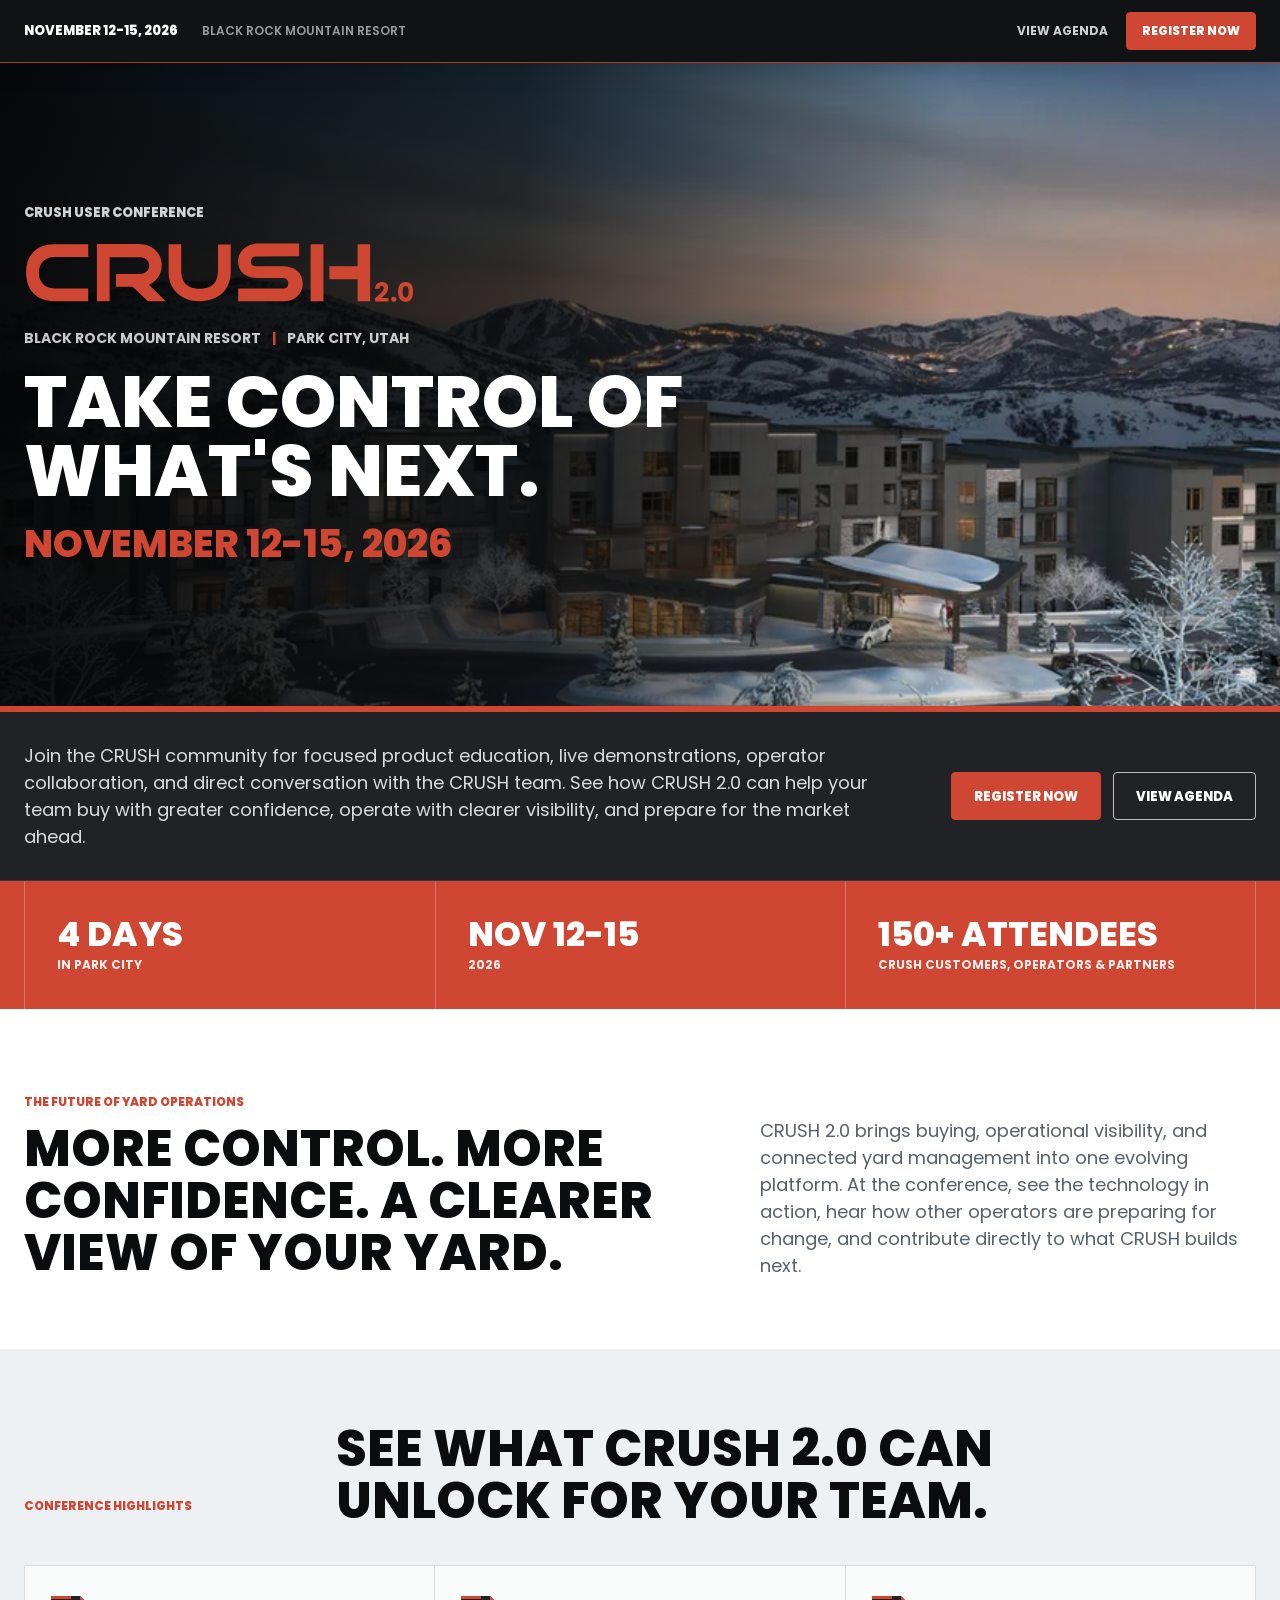
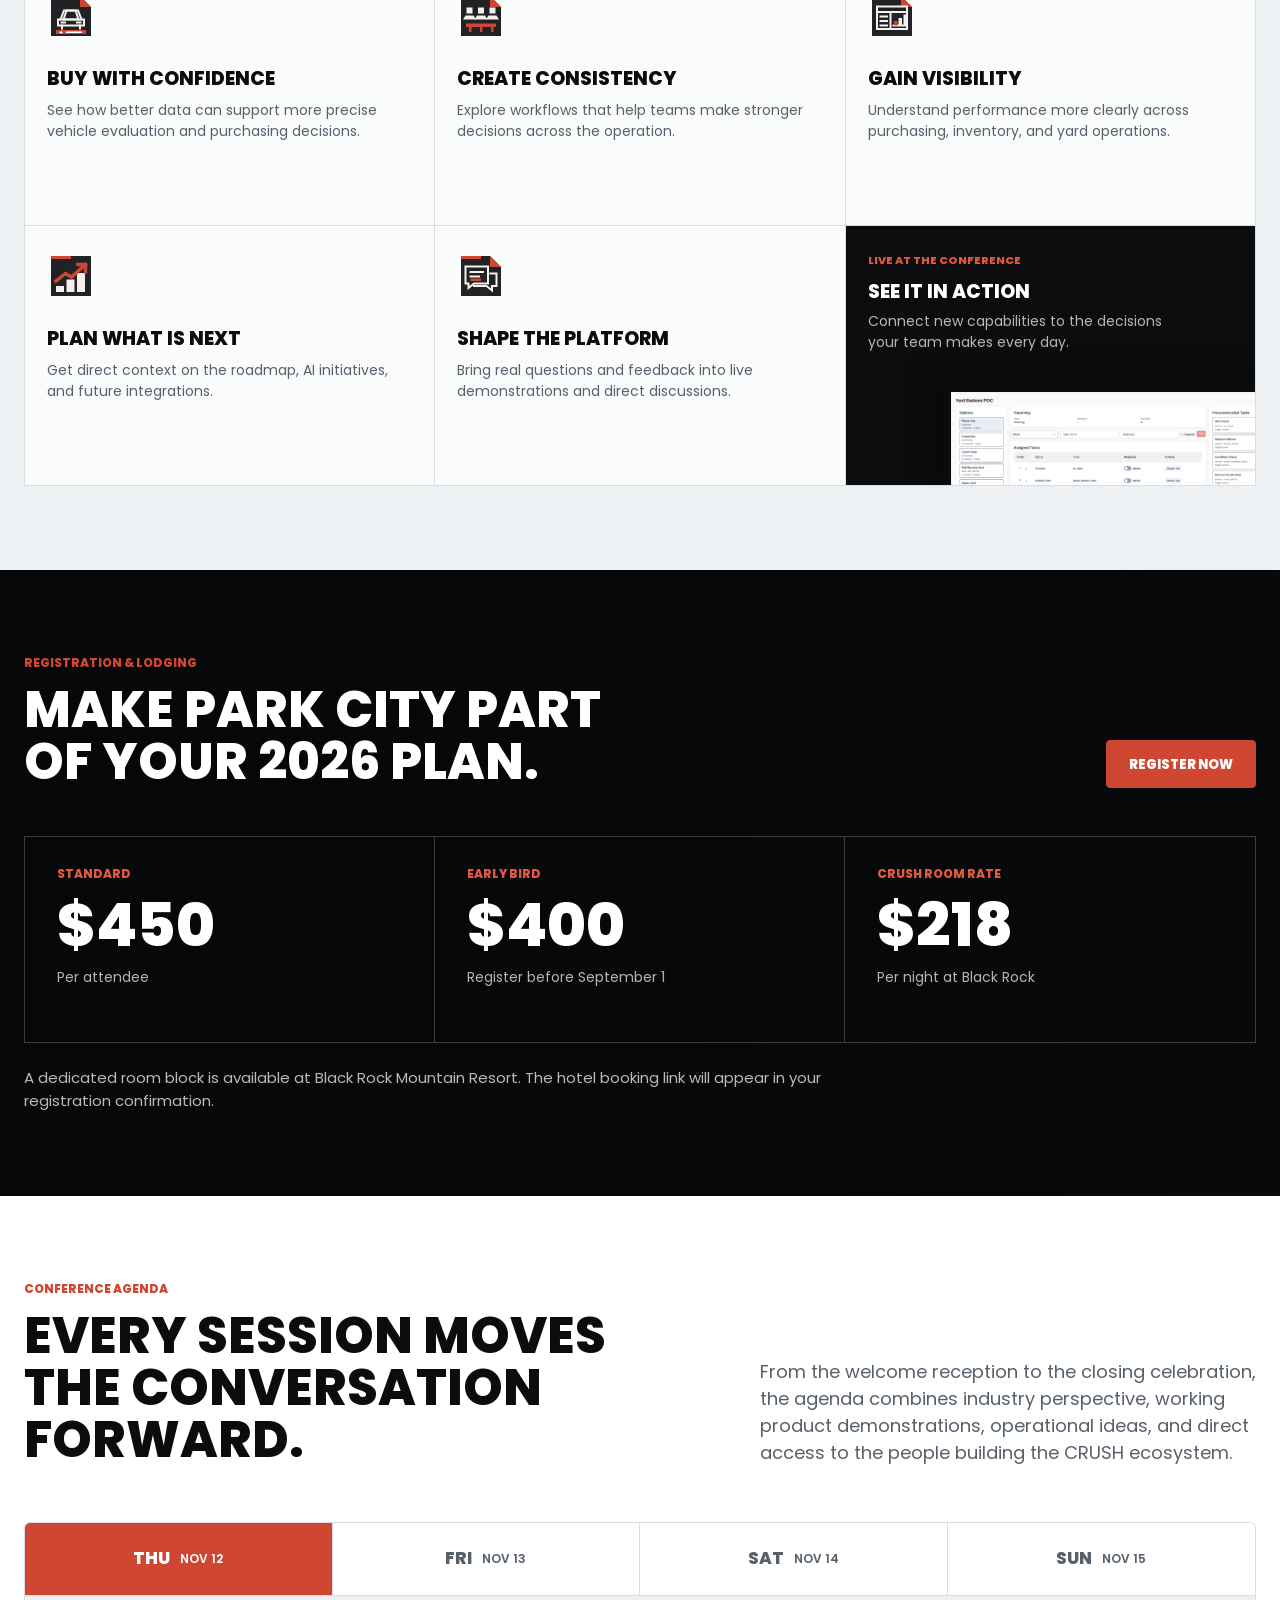
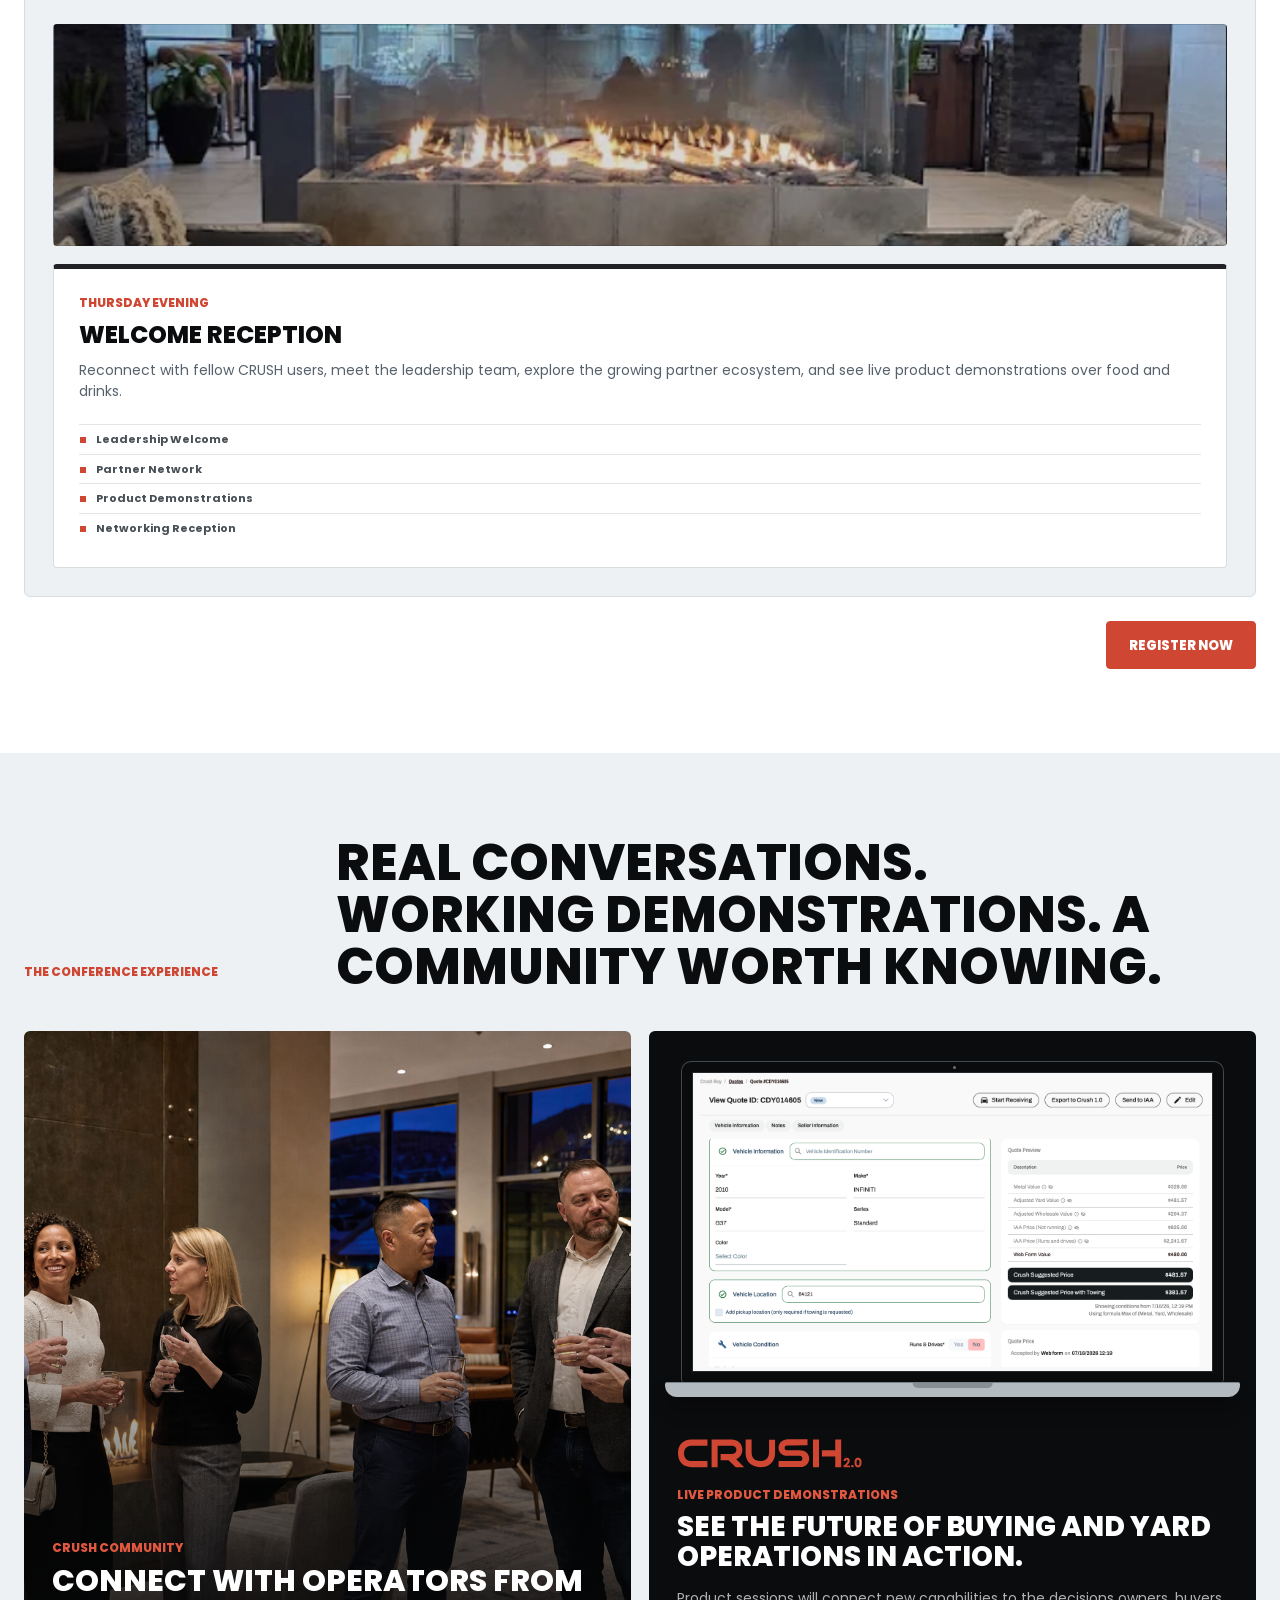
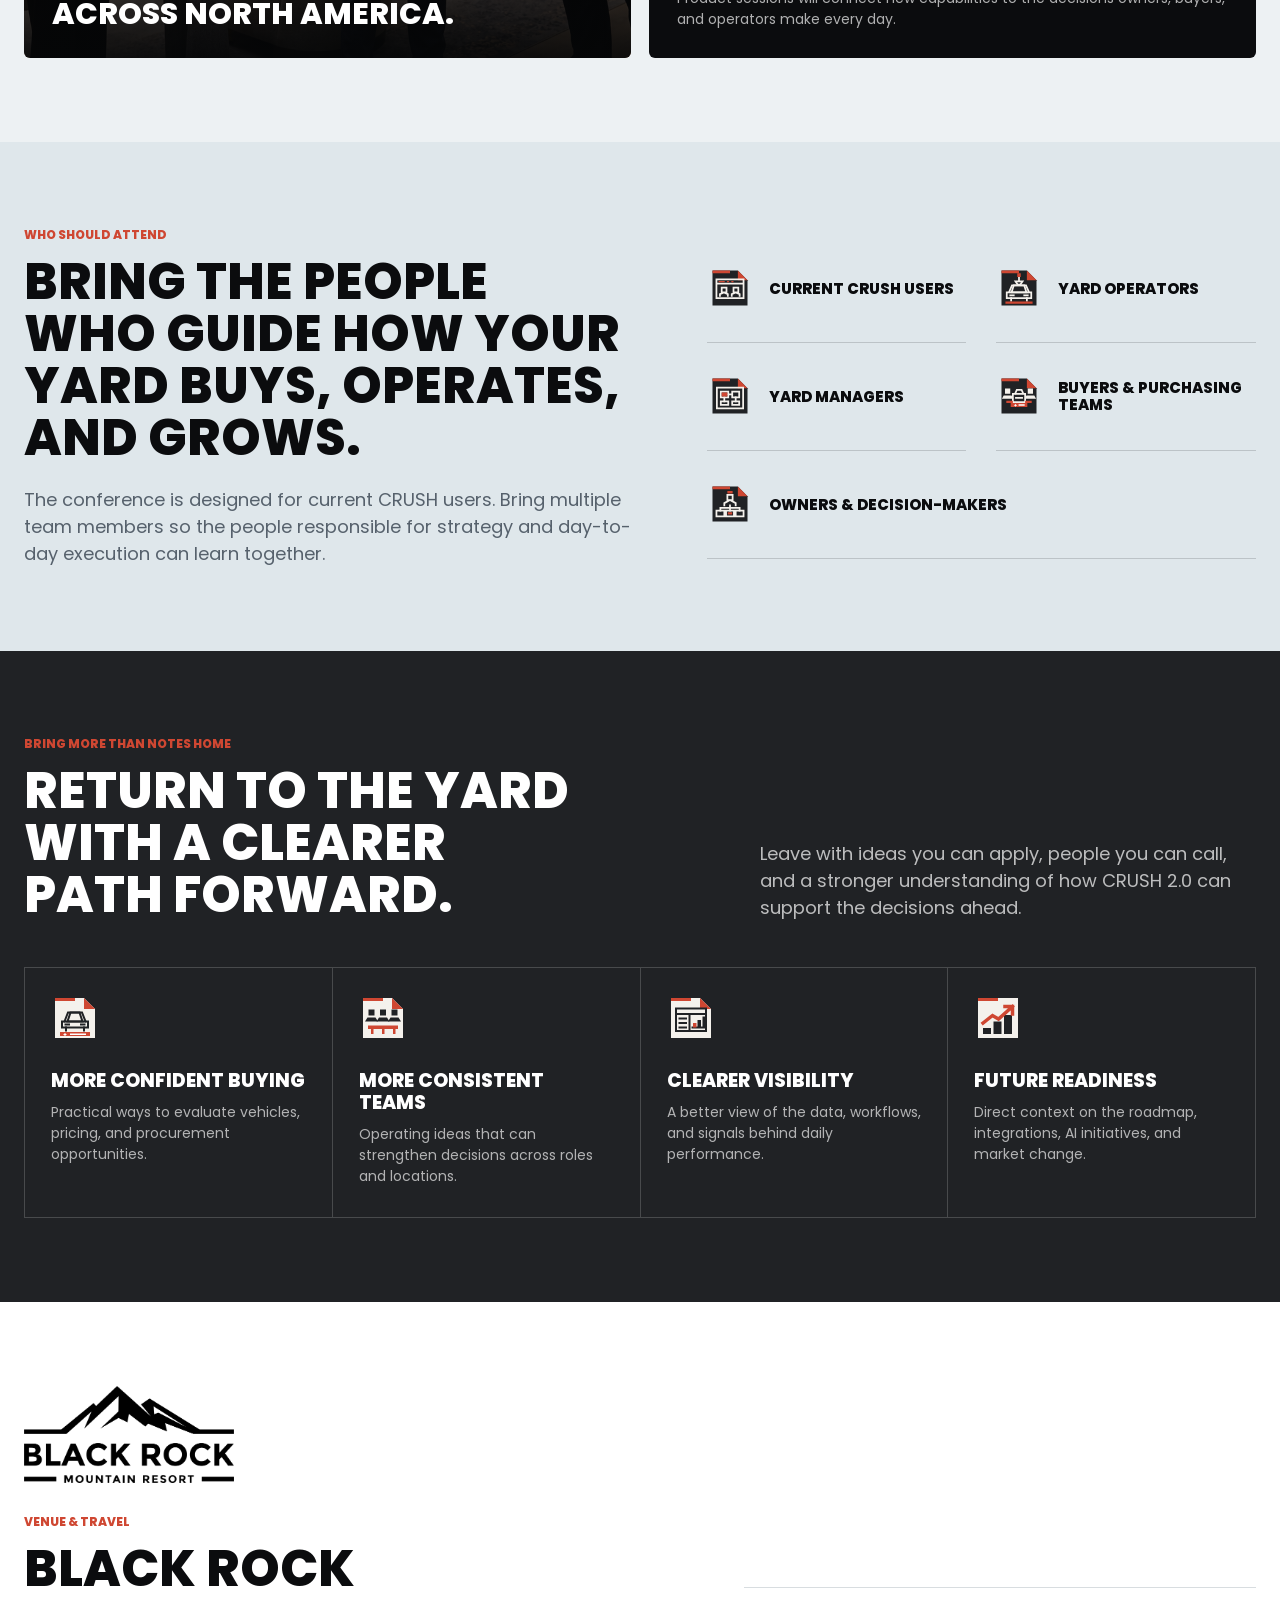
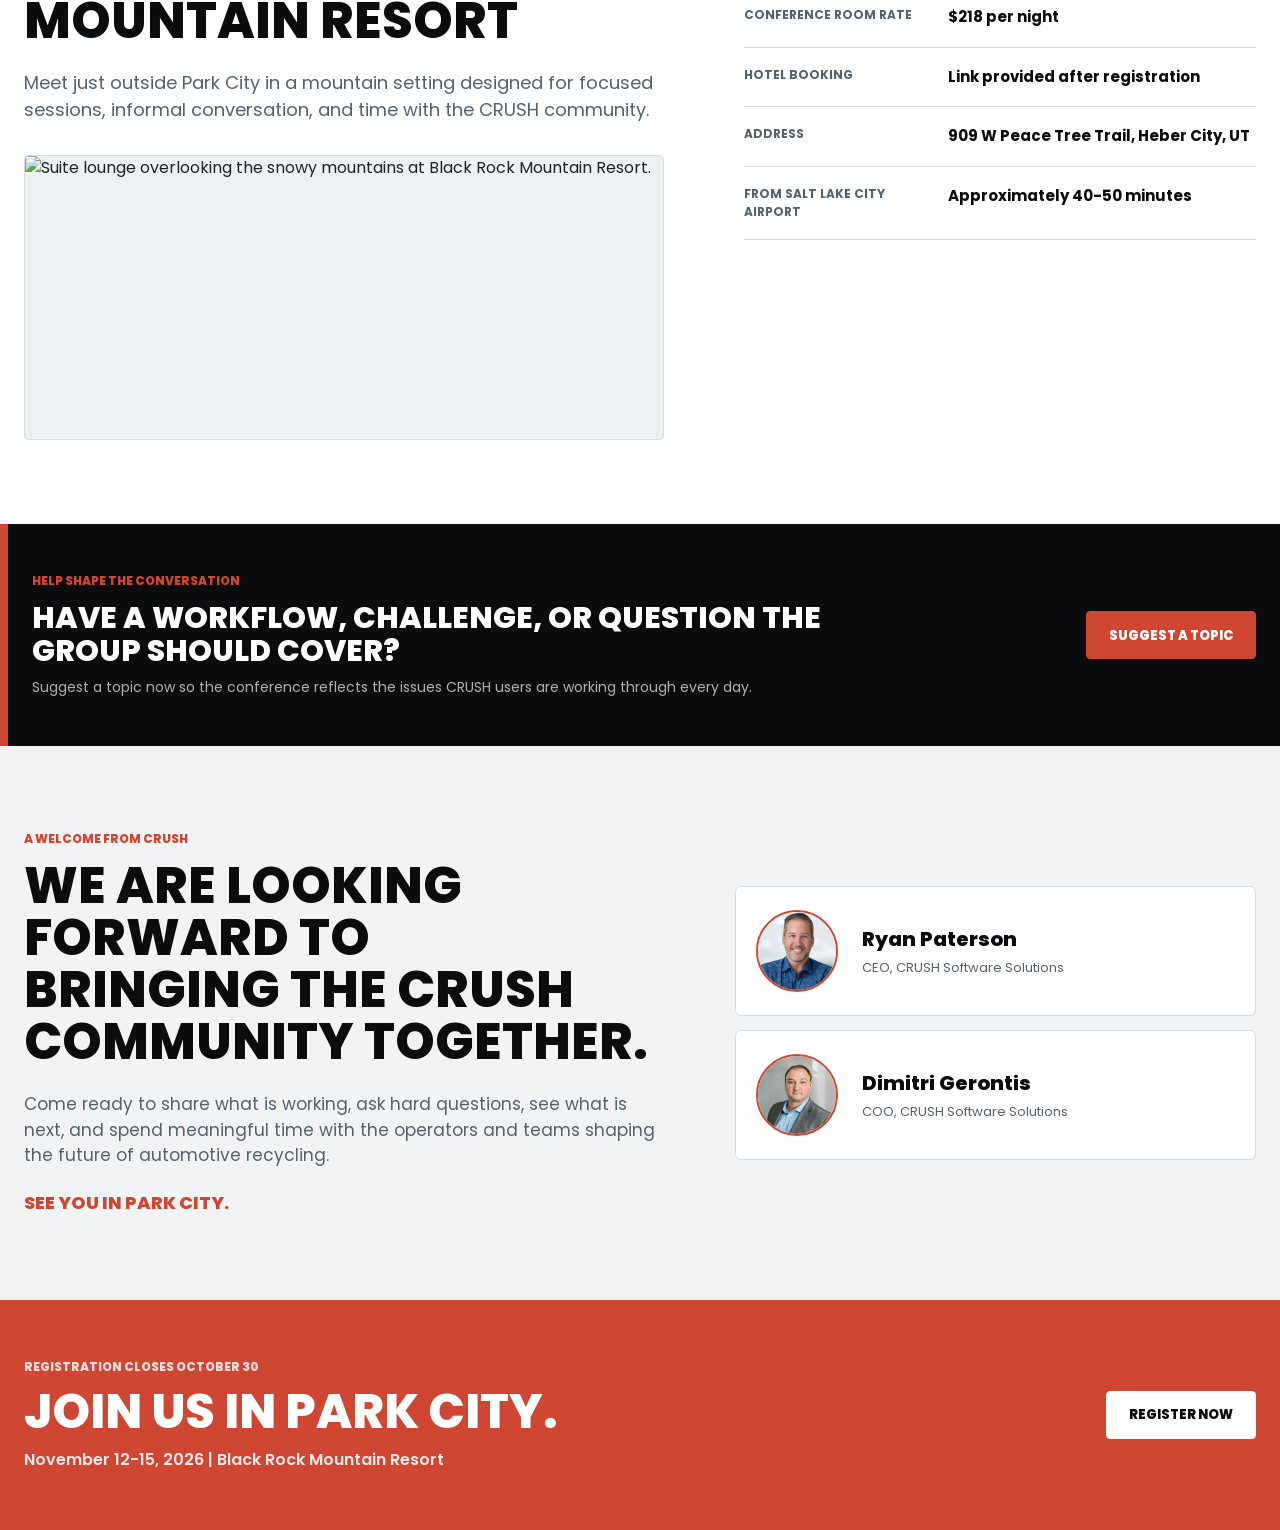
==== commit 404c5484: "Update conference highlights and attendee list" ====
--- a/prototype/index.html
+++ b/prototype/index.html
@@ -15,8 +15,8 @@
           <a class="crush-nav-date" href="#top">November 12-15, 2026</a>
           <span class="crush-nav-location">Black Rock Mountain Resort</span>
           <div class="crush-nav-actions">
-            <a class="crush-text-link" href="#agenda">View Agenda</a>
-            <a class="crush-btn crush-btn-small" href="#register">Register Now</a>
+            <a class="crush-text-link" href="https://web.cvent.com/event/5a138858-9cfa-4f15-90e8-a1557231ec1d/websitePage:e01b795c-dd62-4ed1-be63-b14e7af4e3c5">View Agenda</a>
+            <a class="crush-btn crush-btn-small" href="https://cvent.me/zdXky7">Register Now</a>
           </div>
         </div>
       </nav>
@@ -40,8 +40,8 @@
         <div class="crush-wrap crush-hero-intro-grid">
           <p>Join the CRUSH community for focused product education, live demonstrations, operator collaboration, and direct conversation with the CRUSH team. See how CRUSH 2.0 can help your team buy with greater confidence, operate with clearer visibility, and prepare for the market ahead.</p>
           <div class="crush-btn-row">
-            <a class="crush-btn" href="#register">Register Now</a>
-            <a class="crush-btn crush-btn-ghost" href="#agenda">View Agenda</a>
+            <a class="crush-btn" href="https://cvent.me/zdXky7">Register Now</a>
+            <a class="crush-btn crush-btn-ghost" href="https://web.cvent.com/event/5a138858-9cfa-4f15-90e8-a1557231ec1d/websitePage:e01b795c-dd62-4ed1-be63-b14e7af4e3c5">View Agenda</a>
           </div>
         </div>
       </section>
@@ -102,6 +102,14 @@
               <h3>Shape the platform</h3>
               <p>Bring real questions and feedback into live demonstrations and direct discussions.</p>
             </article>
+            <article class="crush-highlight-card crush-highlight-product" data-crush-interactive>
+              <span class="crush-product-chip">Live at the conference</span>
+              <h3>See it in action</h3>
+              <p>Connect new capabilities to the decisions your team makes every day.</p>
+              <figure class="crush-highlight-product-window">
+                <img src="../assets/crush-yard-stations.png" alt="CRUSH 2.0 connected yard interface preview">
+              </figure>
+            </article>
           </div>
         </div>
       </section>
@@ -115,12 +123,12 @@
               <p class="crush-kicker">Registration &amp; Lodging</p>
               <h2 class="crush-h2">Make Park City part of your 2026 plan.</h2>
             </div>
-            <a class="crush-btn" href="#register">Register Now</a>
+            <a class="crush-btn" href="https://cvent.me/zdXky7">Register Now</a>
           </div>
           <div class="crush-price-grid">
             <div class="crush-price"><span>Standard</span><strong>$450</strong><p>Per attendee</p></div>
             <div class="crush-price"><span>Early bird</span><strong>$400</strong><p>Register before September 1</p></div>
-            <div class="crush-price"><span>CRUSH room rate</span><strong>$184</strong><p>Per night at Black Rock</p></div>
+            <div class="crush-price"><span>CRUSH room rate</span><strong>$218</strong><p>Per night at Black Rock</p></div>
           </div>
           <p class="crush-registration-note">A dedicated room block is available at Black Rock Mountain Resort. The hotel booking link will appear in your registration confirmation.</p>
         </div>
@@ -215,7 +223,7 @@
             </div>
           </div>
           <div class="crush-agenda-cta">
-            <a class="crush-btn" href="#register">Register Now</a>
+            <a class="crush-btn" href="https://cvent.me/zdXky7">Register Now</a>
           </div>
         </div>
       </section>
@@ -257,11 +265,11 @@
             <p class="crush-lede">The conference is designed for current CRUSH users. Bring multiple team members so the people responsible for strategy and day-to-day execution can learn together.</p>
           </div>
           <div class="crush-audience-list">
-            <div class="crush-audience-item" data-crush-interactive><img class="crush-icon" src="../assets/icons/current-crush-users.svg" alt=""><span>Current CRUSH users</span></div>
-            <div class="crush-audience-item" data-crush-interactive><img class="crush-icon" src="../assets/icons/yard-operators.svg" alt=""><span>Yard operators</span></div>
-            <div class="crush-audience-item" data-crush-interactive><img class="crush-icon" src="../assets/icons/yard-managers.svg" alt=""><span>Yard managers</span></div>
-            <div class="crush-audience-item" data-crush-interactive><img class="crush-icon" src="../assets/icons/purchasing-teams.svg" alt=""><span>Buyers &amp; purchasing teams</span></div>
-            <div class="crush-audience-item" data-crush-interactive><img class="crush-icon" src="../assets/icons/owners-decision-makers.svg" alt=""><span>Owners &amp; decision-makers</span></div>
+            <div class="crush-audience-item"><img class="crush-icon" src="../assets/icons/current-crush-users.svg" alt=""><span>Current CRUSH users</span></div>
+            <div class="crush-audience-item"><img class="crush-icon" src="../assets/icons/yard-operators.svg" alt=""><span>Yard operators</span></div>
+            <div class="crush-audience-item"><img class="crush-icon" src="../assets/icons/yard-managers.svg" alt=""><span>Yard managers</span></div>
+            <div class="crush-audience-item"><img class="crush-icon" src="../assets/icons/purchasing-teams.svg" alt=""><span>Buyers &amp; purchasing teams</span></div>
+            <div class="crush-audience-item"><img class="crush-icon" src="../assets/icons/owners-decision-makers.svg" alt=""><span>Owners &amp; decision-makers</span></div>
           </div>
         </div>
       </section>
@@ -297,7 +305,7 @@
             </figure>
           </div>
           <dl class="crush-venue-facts">
-            <div><dt>Conference room rate</dt><dd>$184 per night</dd></div>
+            <div><dt>Conference room rate</dt><dd>$218 per night</dd></div>
             <div><dt>Hotel booking</dt><dd>Link provided after registration</dd></div>
             <div><dt>Address</dt><dd>909 W Peace Tree Trail, Heber City, UT</dd></div>
             <div><dt>From Salt Lake City Airport</dt><dd>Approximately 40-50 minutes</dd></div>
@@ -341,7 +349,7 @@
             <h2>Join us in Park City.</h2>
             <p>November 12-15, 2026 <span aria-hidden="true">|</span> Black Rock Mountain Resort</p>
           </div>
-          <a class="crush-btn crush-btn-light" href="#register">Register Now</a>
+          <a class="crush-btn crush-btn-light" href="https://cvent.me/zdXky7">Register Now</a>
         </div>
       </section>
       <!-- cvent:16_FINAL_REGISTER:end -->
--- a/prototype/styles.css
+++ b/prototype/styles.css
@@ -376,12 +376,14 @@
 
 .crush-highlight-grid {
   display: grid;
-  grid-template-columns: repeat(5, minmax(0, 1fr));
+  grid-template-columns: repeat(3, minmax(0, 1fr));
   border-top: 1px solid var(--crush-silver);
   border-left: 1px solid var(--crush-silver);
 }
 
 .crush-highlight-card {
+  position: relative;
+  overflow: hidden;
   min-height: 260px;
   padding: 26px 22px;
   border-right: 1px solid var(--crush-silver);
@@ -427,6 +429,63 @@
   margin: 0;
   color: var(--crush-steel);
   font-size: 14px;
+}
+
+.crush-highlight-product {
+  padding-bottom: 124px;
+  background: var(--crush-ink);
+}
+
+.crush-highlight-product:hover,
+.crush-highlight-product.crush-is-hovered {
+  background: #171b1f;
+}
+
+.crush-product-chip {
+  display: block;
+  color: var(--crush-red-bright);
+  font-size: 11px;
+  font-weight: 800;
+  text-transform: uppercase;
+}
+
+.crush-highlight-product h3 {
+  margin: 12px 0 8px;
+  color: var(--crush-white);
+}
+
+.crush-highlight-product p {
+  max-width: 88%;
+  color: rgba(255, 255, 255, .7);
+}
+
+.crush-highlight-product-window {
+  position: absolute;
+  right: -16px;
+  bottom: -12px;
+  width: 80%;
+  height: 112px;
+  margin: 0;
+  overflow: hidden;
+  border: 7px solid #090b0d;
+  border-right: 0;
+  border-bottom: 0;
+  border-radius: 7px 0 0;
+  background: var(--crush-white);
+  box-shadow: -12px -10px 28px rgba(0, 0, 0, .28);
+  transition: transform .22s ease;
+}
+
+.crush-highlight-product-window img {
+  width: 100%;
+  height: 100%;
+  object-fit: cover;
+  object-position: left top;
+}
+
+.crush-highlight-product:hover .crush-highlight-product-window,
+.crush-highlight-product.crush-is-hovered .crush-highlight-product-window {
+  transform: translate(-4px, -3px);
 }
 
 .crush-registration-band {
@@ -900,43 +959,28 @@
 .crush-audience-list {
   display: grid;
   grid-template-columns: repeat(2, minmax(0, 1fr));
-  border-top: 1px solid rgba(32, 34, 37, .18);
-  border-left: 1px solid rgba(32, 34, 37, .18);
+  column-gap: 30px;
 }
 
 .crush-audience-item {
   display: grid;
-  min-height: 140px;
+  min-height: 108px;
   grid-template-columns: 44px 1fr;
   gap: 16px;
   align-items: center;
-  padding: 20px;
-  border-right: 1px solid rgba(32, 34, 37, .18);
+  padding: 18px 2px;
   border-bottom: 1px solid rgba(32, 34, 37, .18);
-  background: rgba(255, 255, 255, .28);
-  transition: background-color .18s ease, box-shadow .18s ease;
+  background: transparent;
+  cursor: default;
 }
 
 .crush-audience-item:last-child {
   grid-column: 1 / -1;
-}
-
-.crush-audience-item:hover,
-.crush-audience-item.crush-is-hovered {
-  z-index: 1;
-  background: rgba(255, 255, 255, .76);
-  box-shadow: inset 0 0 0 2px var(--crush-red);
 }
 
 .crush-audience-item .crush-icon {
   width: 42px;
   height: 42px;
-  transition: transform .18s ease;
-}
-
-.crush-audience-item:hover .crush-icon,
-.crush-audience-item.crush-is-hovered .crush-icon {
-  transform: translateX(3px);
 }
 
 .crush-audience-item span {
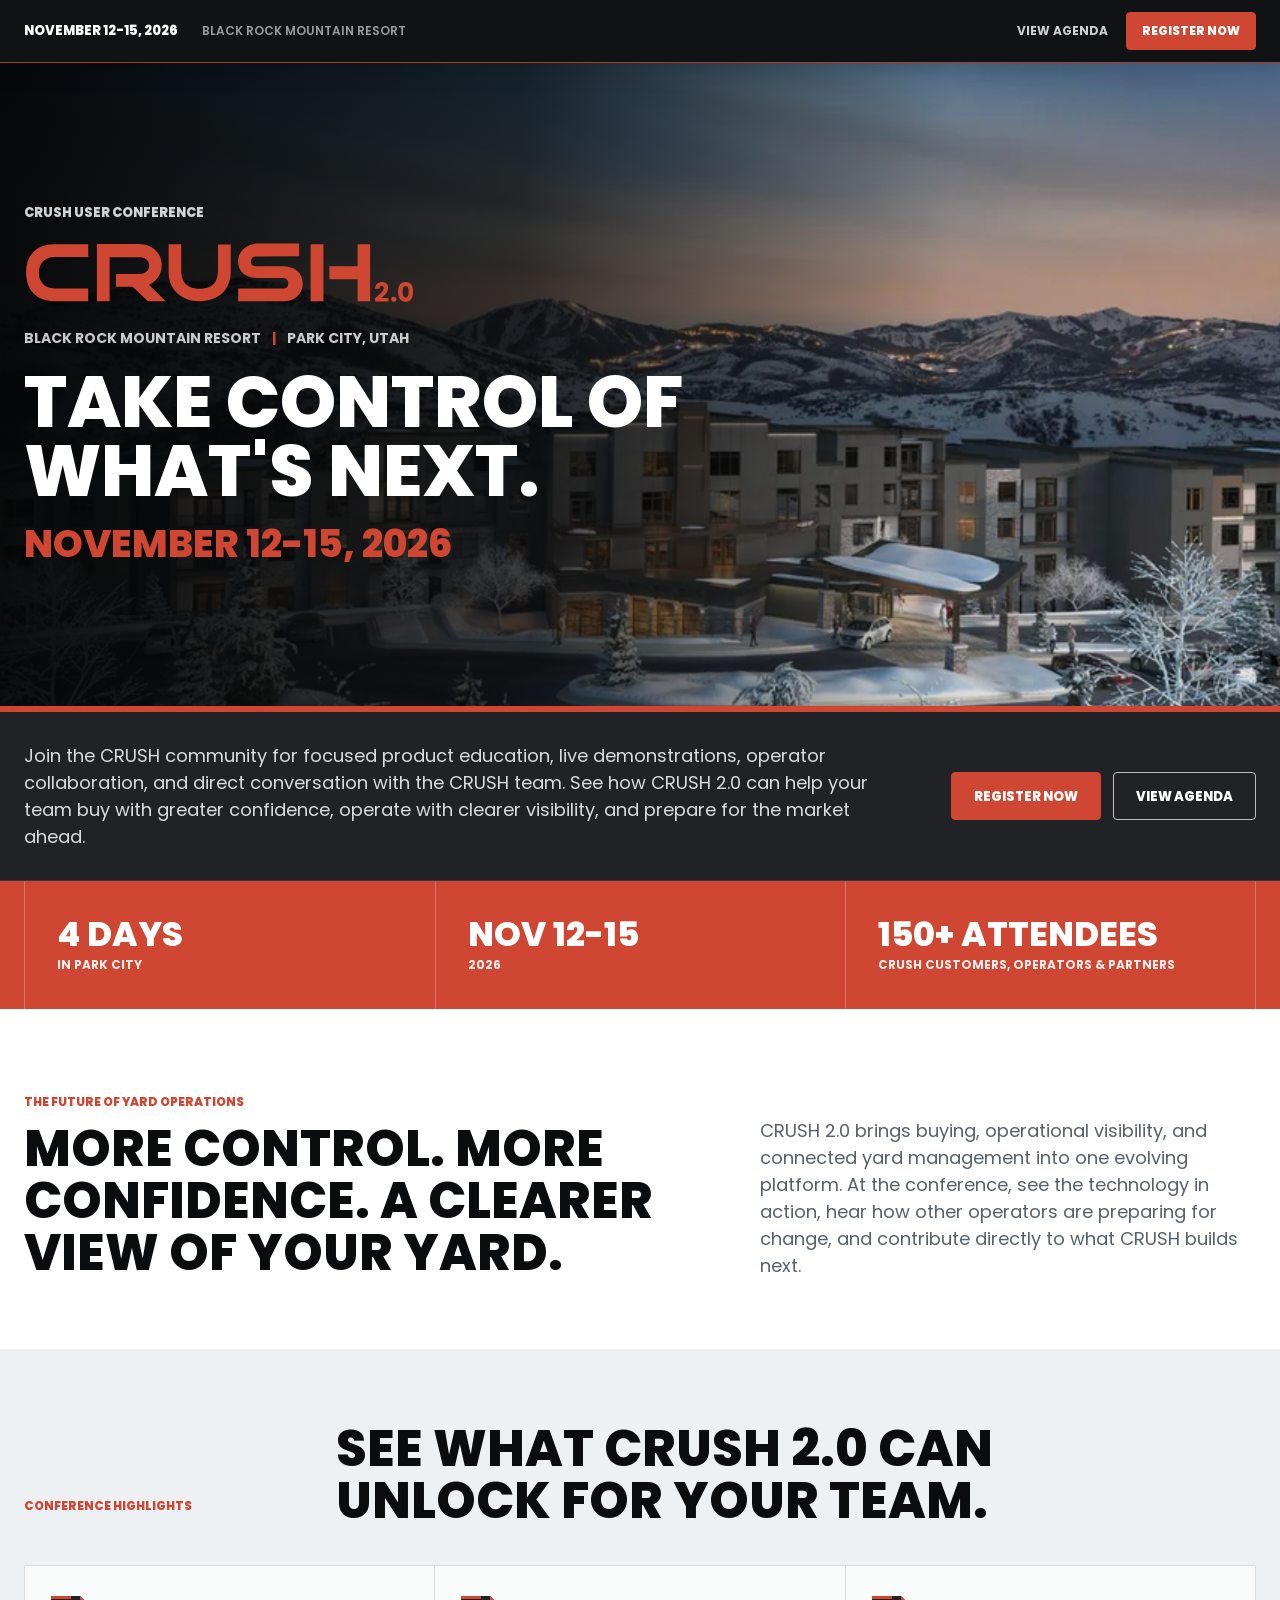
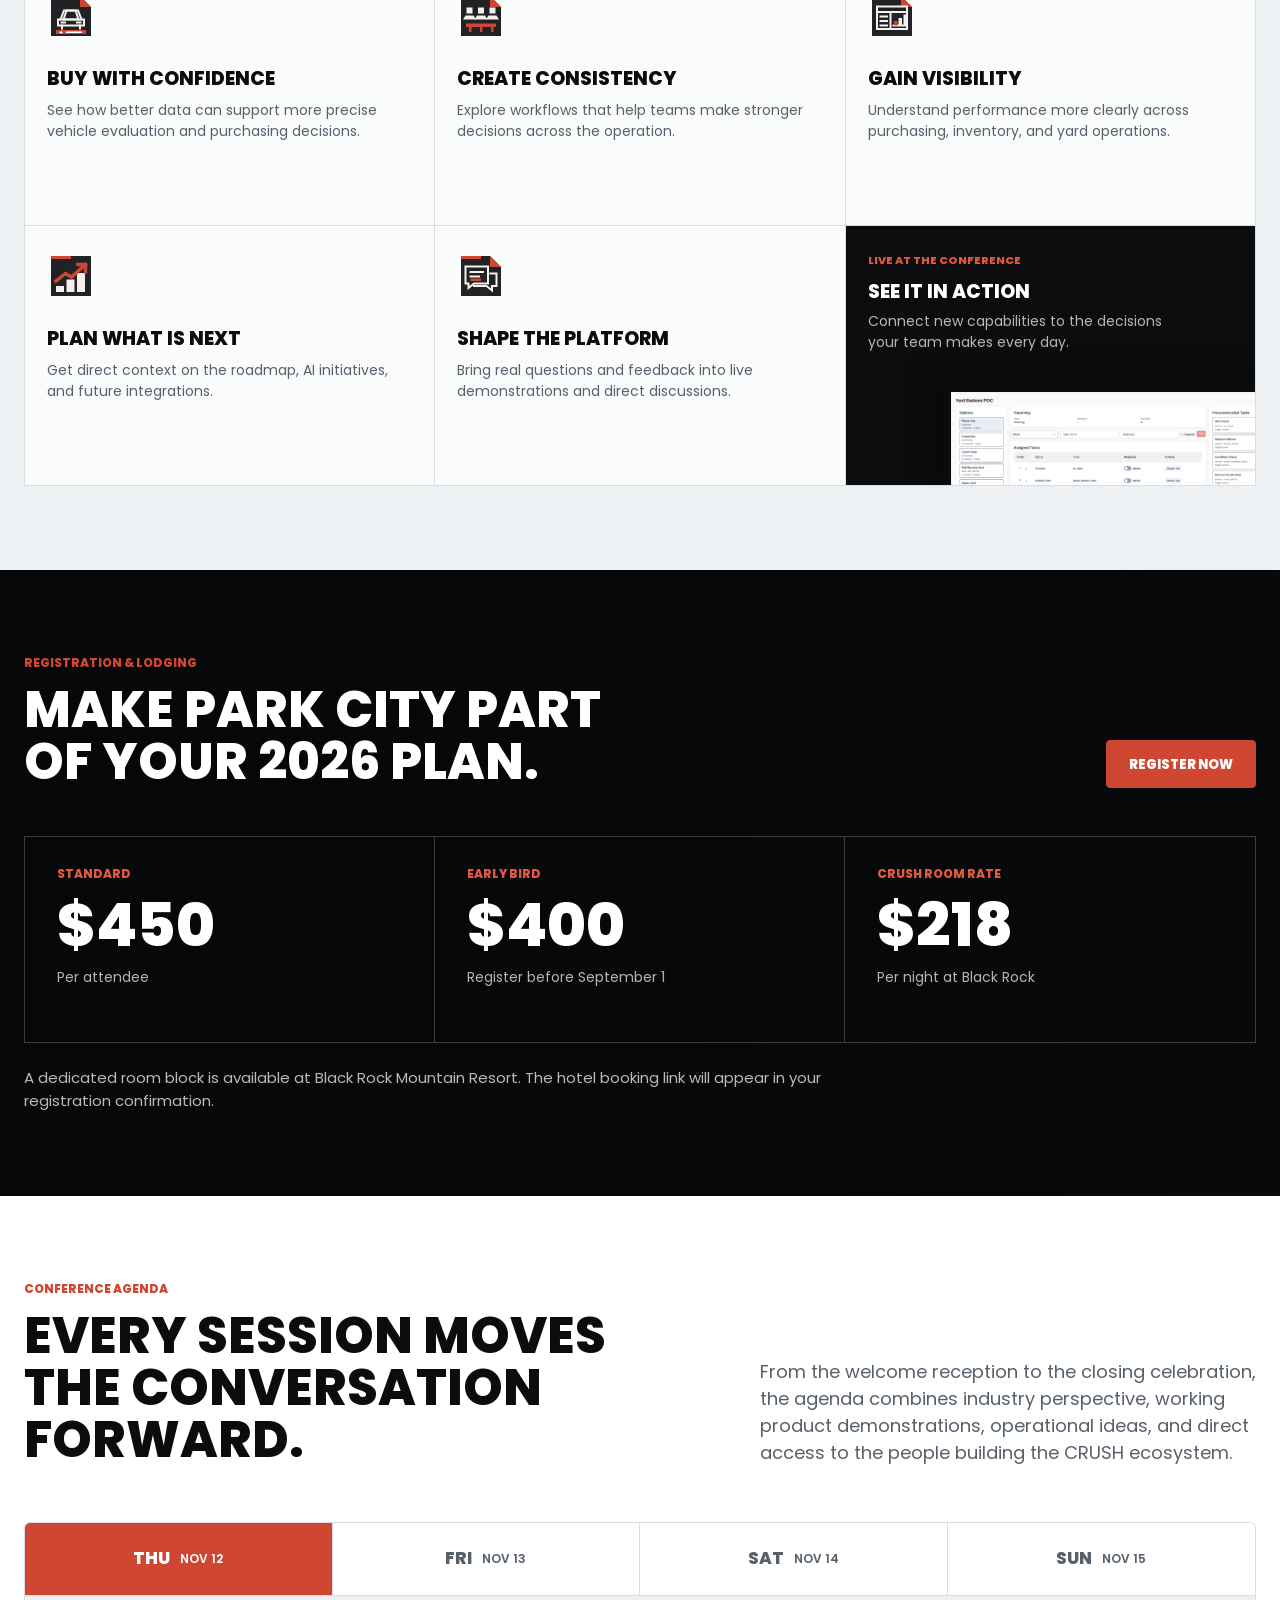
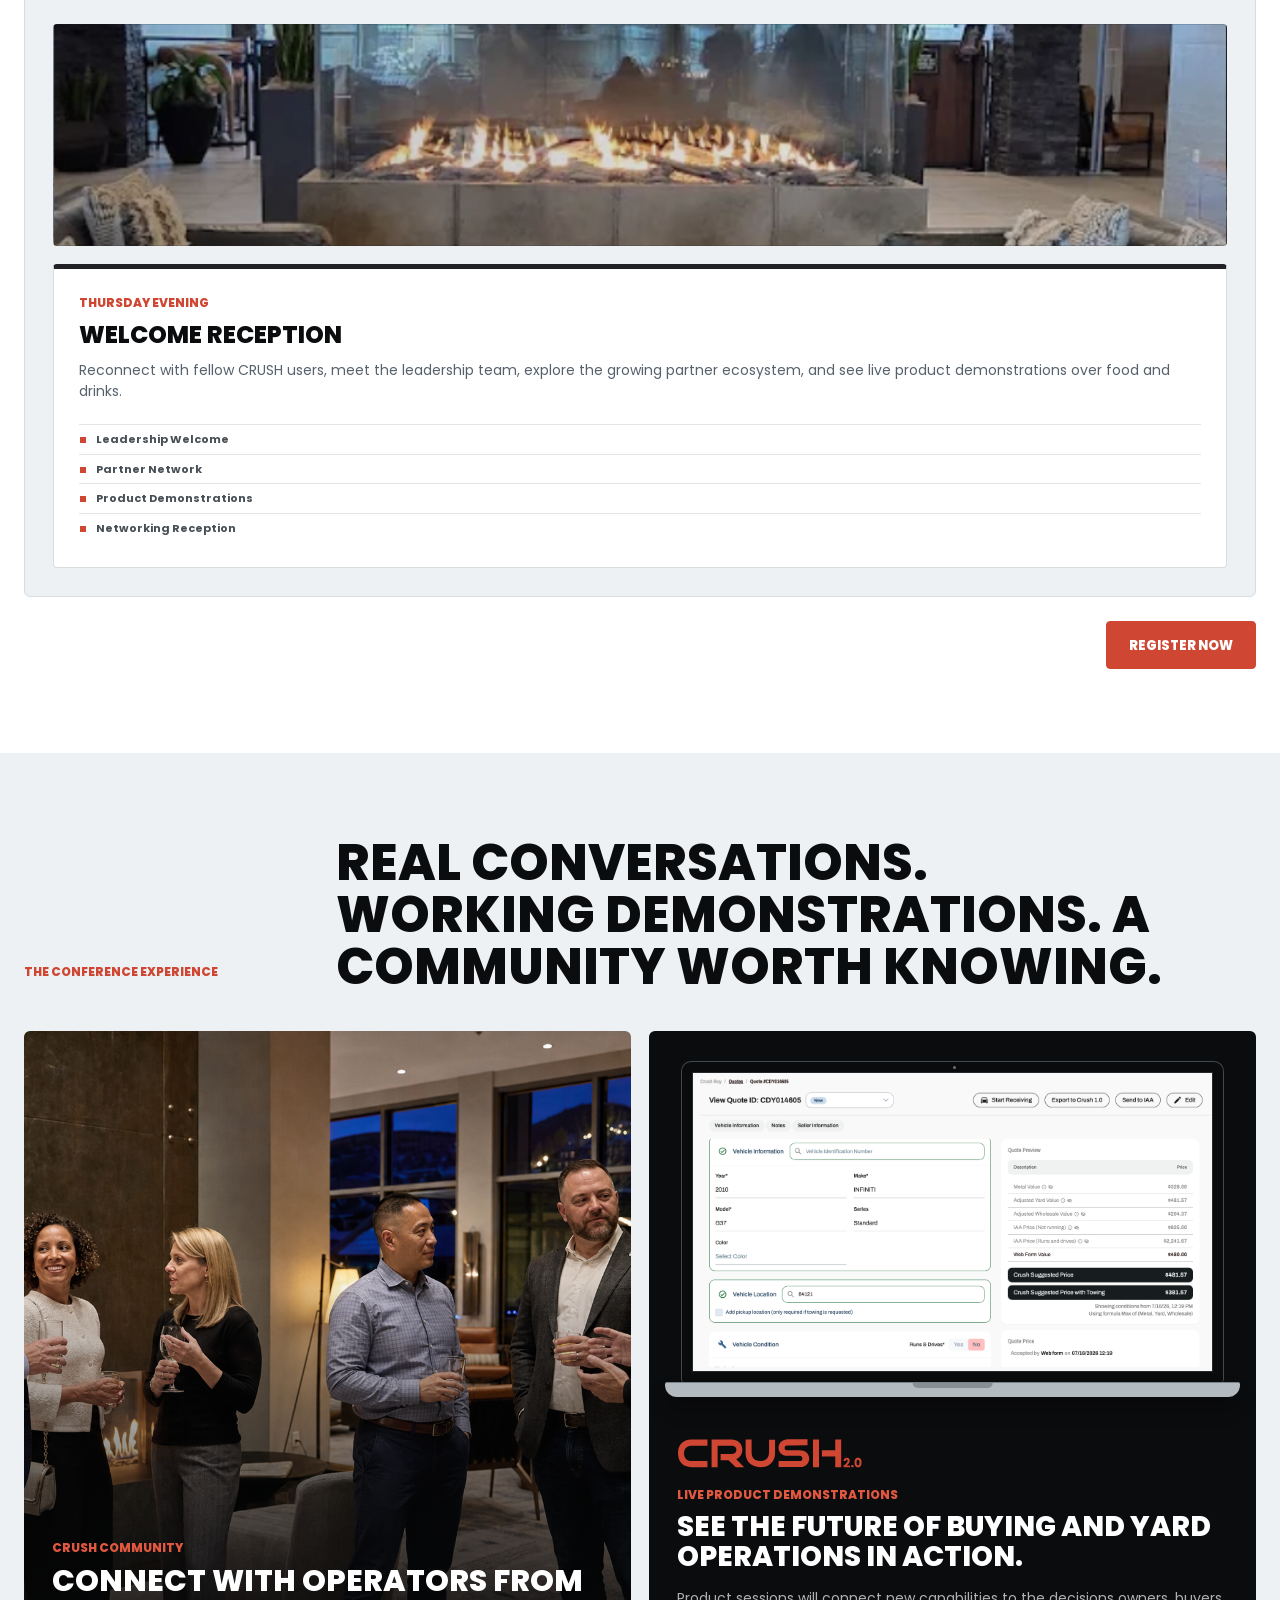
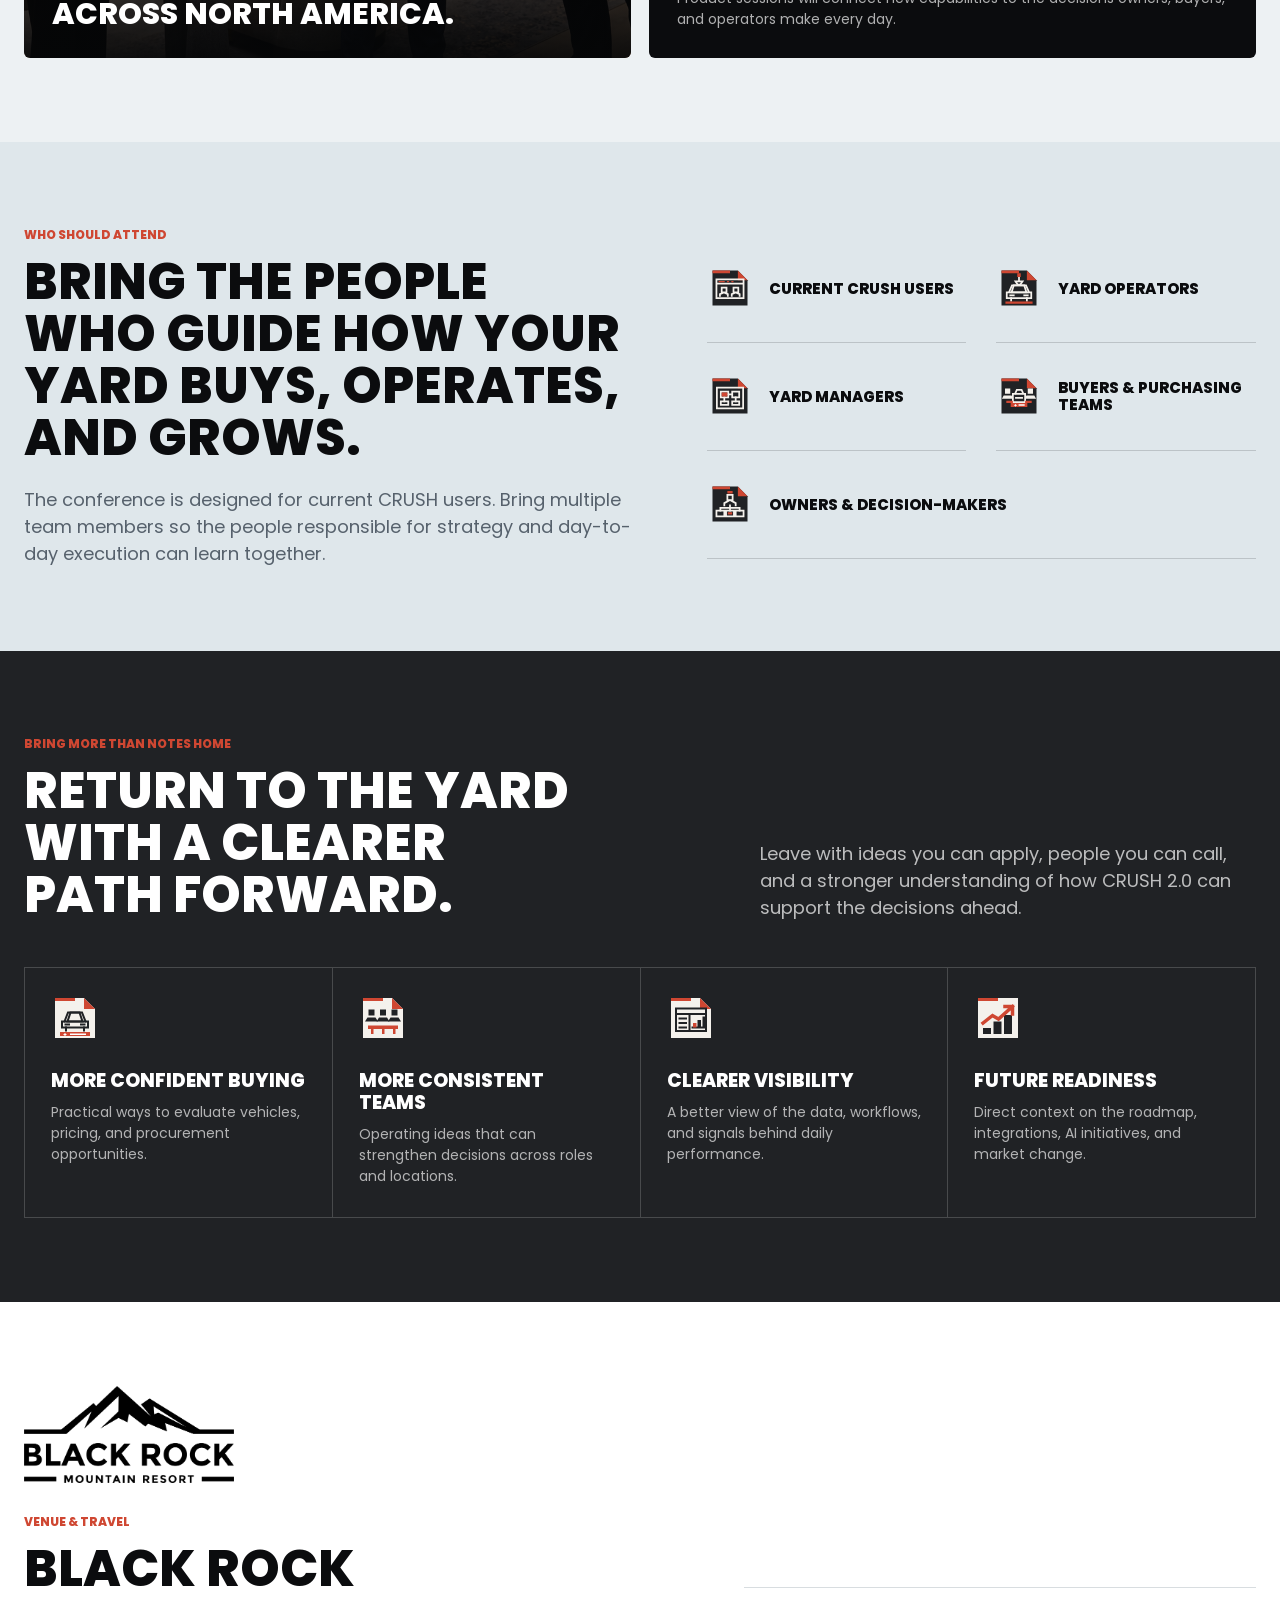
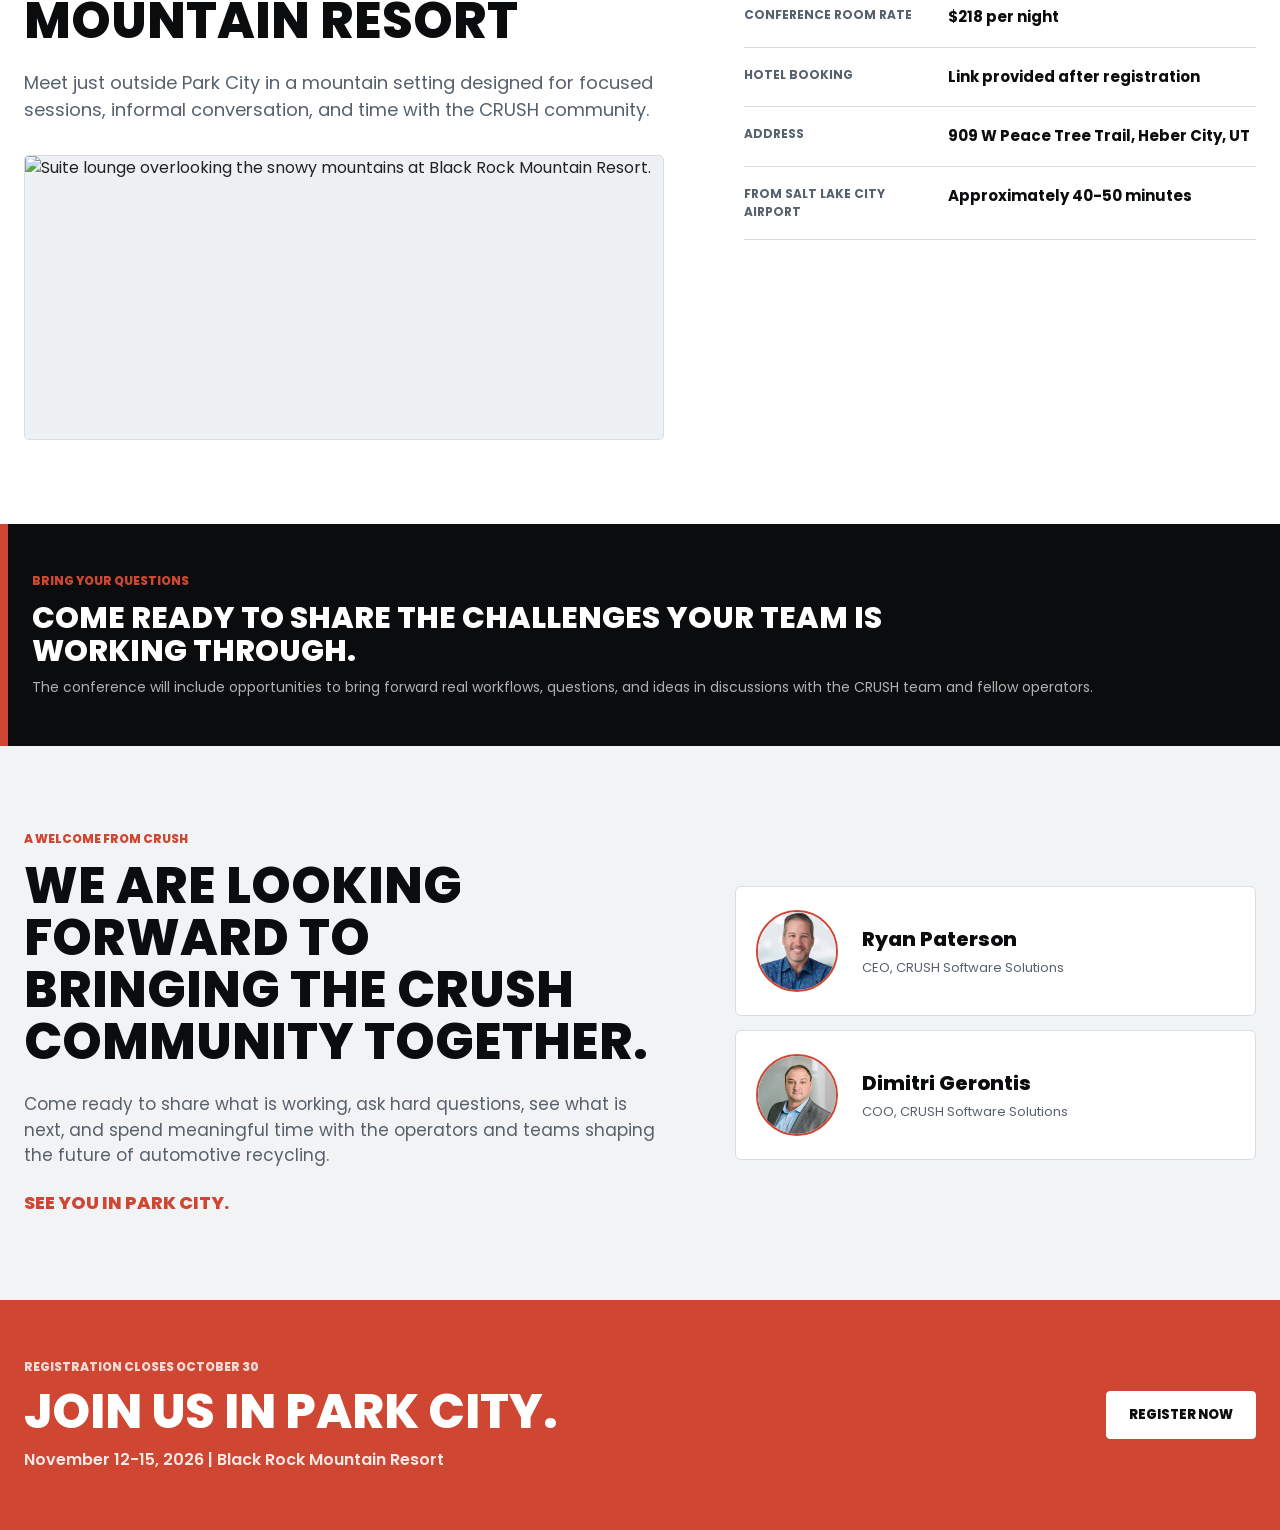
==== commit 198793ba: "Replace topic submission with attendee prompt" ====
--- a/prototype/index.html
+++ b/prototype/index.html
@@ -317,10 +317,8 @@
       <!-- cvent:14_SUGGEST_TOPIC:start -->
       <section class="crush-topic-cta">
         <div class="crush-wrap crush-topic-cta-inner">
-          <div><p class="crush-kicker">Help Shape the Conversation</p><h2>Have a workflow, challenge, or question the group should cover?</h2><p>Suggest a topic now so the conference reflects the issues CRUSH users are working through every day.</p></div>
-          <a class="crush-btn" href="#contact-planner">Suggest a Topic</a>
-        </div>
-        <span class="crush-native-widget-anchor" id="contact-planner" aria-hidden="true"></span>
+          <div><p class="crush-kicker">Bring Your Questions</p><h2>Come ready to share the challenges your team is working through.</h2><p>The conference will include opportunities to bring forward real workflows, questions, and ideas in discussions with the CRUSH team and fellow operators.</p></div>
+        </div>
       </section>
       <!-- cvent:14_SUGGEST_TOPIC:end -->
 
--- a/prototype/styles.css
+++ b/prototype/styles.css
@@ -1115,8 +1115,7 @@
 
 .crush-topic-cta-inner {
   display: grid;
-  grid-template-columns: minmax(0, 1fr) auto;
-  gap: 40px;
+  grid-template-columns: minmax(0, 1fr);
   align-items: center;
 }
 
@@ -1134,14 +1133,6 @@
   margin: 10px 0 0;
   color: rgba(255, 255, 255, .68);
   font-size: 14px;
-}
-
-.crush-native-widget-anchor {
-  position: absolute;
-  bottom: 0;
-  left: 0;
-  width: 1px;
-  height: 1px;
 }
 
 .crush-host-band {
@@ -1250,6 +1241,96 @@
   font-size: 16px;
   font-weight: 600;
 }
+
+/* Native Cvent Contact Planner dialog */
+[class*="ContactPlanner__dialogContainer"] {
+  width: min(560px, calc(100vw - 32px)) !important;
+  overflow: hidden;
+  border: 1px solid rgba(32, 34, 37, .2);
+  border-radius: 6px !important;
+  background: #fff;
+  box-shadow: 0 28px 80px rgba(9, 11, 13, .3);
+}
+
+[class*="ContactPlanner__dialogContainer"] > [aria-describedby="dialogHeader"],
+[class*="ContactPlanner__dialogContainer"] #dialogHeader {
+  background: #cf4732 !important;
+}
+
+[class*="ContactPlanner__dialogContainer"] #dialogHeader {
+  padding: 20px 24px !important;
+}
+
+[class*="ContactPlanner__dialogContainer"] #dialogHeader h3 {
+  color: #fff !important;
+  font-family: Poppins, Helvetica, Arial, sans-serif !important;
+  font-size: 26px !important;
+  font-weight: 800 !important;
+  line-height: 1.1 !important;
+  text-transform: uppercase;
+}
+
+[class*="ContactPlanner__dialogContainer"] [data-cvent-id="close"] {
+  color: #fff !important;
+}
+
+[class*="ContactPlanner__panel"] {
+  padding: 26px 24px 30px !important;
+}
+
+[class*="ContactPlanner__contactInfo"] {
+  margin-bottom: 20px;
+  color: #59636b !important;
+  font-size: 15px !important;
+  font-weight: 700 !important;
+}
+
+[class*="ContactPlanner__element"] + [class*="ContactPlanner__element"] {
+  margin-top: 18px;
+}
+
+[class*="ContactPlanner__dialogContainer"] label {
+  display: block;
+  padding: 0 0 7px !important;
+  color: #202225 !important;
+  font-size: 12px !important;
+  font-weight: 800 !important;
+  text-transform: uppercase;
+}
+
+[class*="ContactPlanner__dialogContainer"] input,
+[class*="ContactPlanner__dialogContainer"] textarea {
+  width: 100% !important;
+  border: 1px solid #aeb6bc !important;
+  border-radius: 4px !important;
+  padding: 11px 13px !important;
+  font-size: 16px !important;
+}
+
+[class*="ContactPlanner__dialogContainer"] input:focus,
+[class*="ContactPlanner__dialogContainer"] textarea:focus {
+  border-color: #cf4732 !important;
+  outline: 2px solid rgba(207, 71, 50, .18);
+  outline-offset: 1px;
+}
+
+[class*="ContactPlanner__submitButton"] {
+  margin-top: 24px;
+  border-radius: 4px !important;
+  background: #cf4732 !important;
+  color: #fff !important;
+  font-size: 14px !important;
+  font-weight: 800 !important;
+  text-transform: uppercase;
+  transition: transform .18s ease, background-color .18s ease, box-shadow .18s ease;
+}
+
+[class*="ContactPlanner__submitButton"]:hover {
+  transform: translateY(-2px);
+  background: #b83b29 !important;
+  box-shadow: 0 10px 24px rgba(32, 34, 37, .18);
+}
+/* End native Cvent Contact Planner dialog */
 
 .crush-icon-sprite {
   position: absolute;
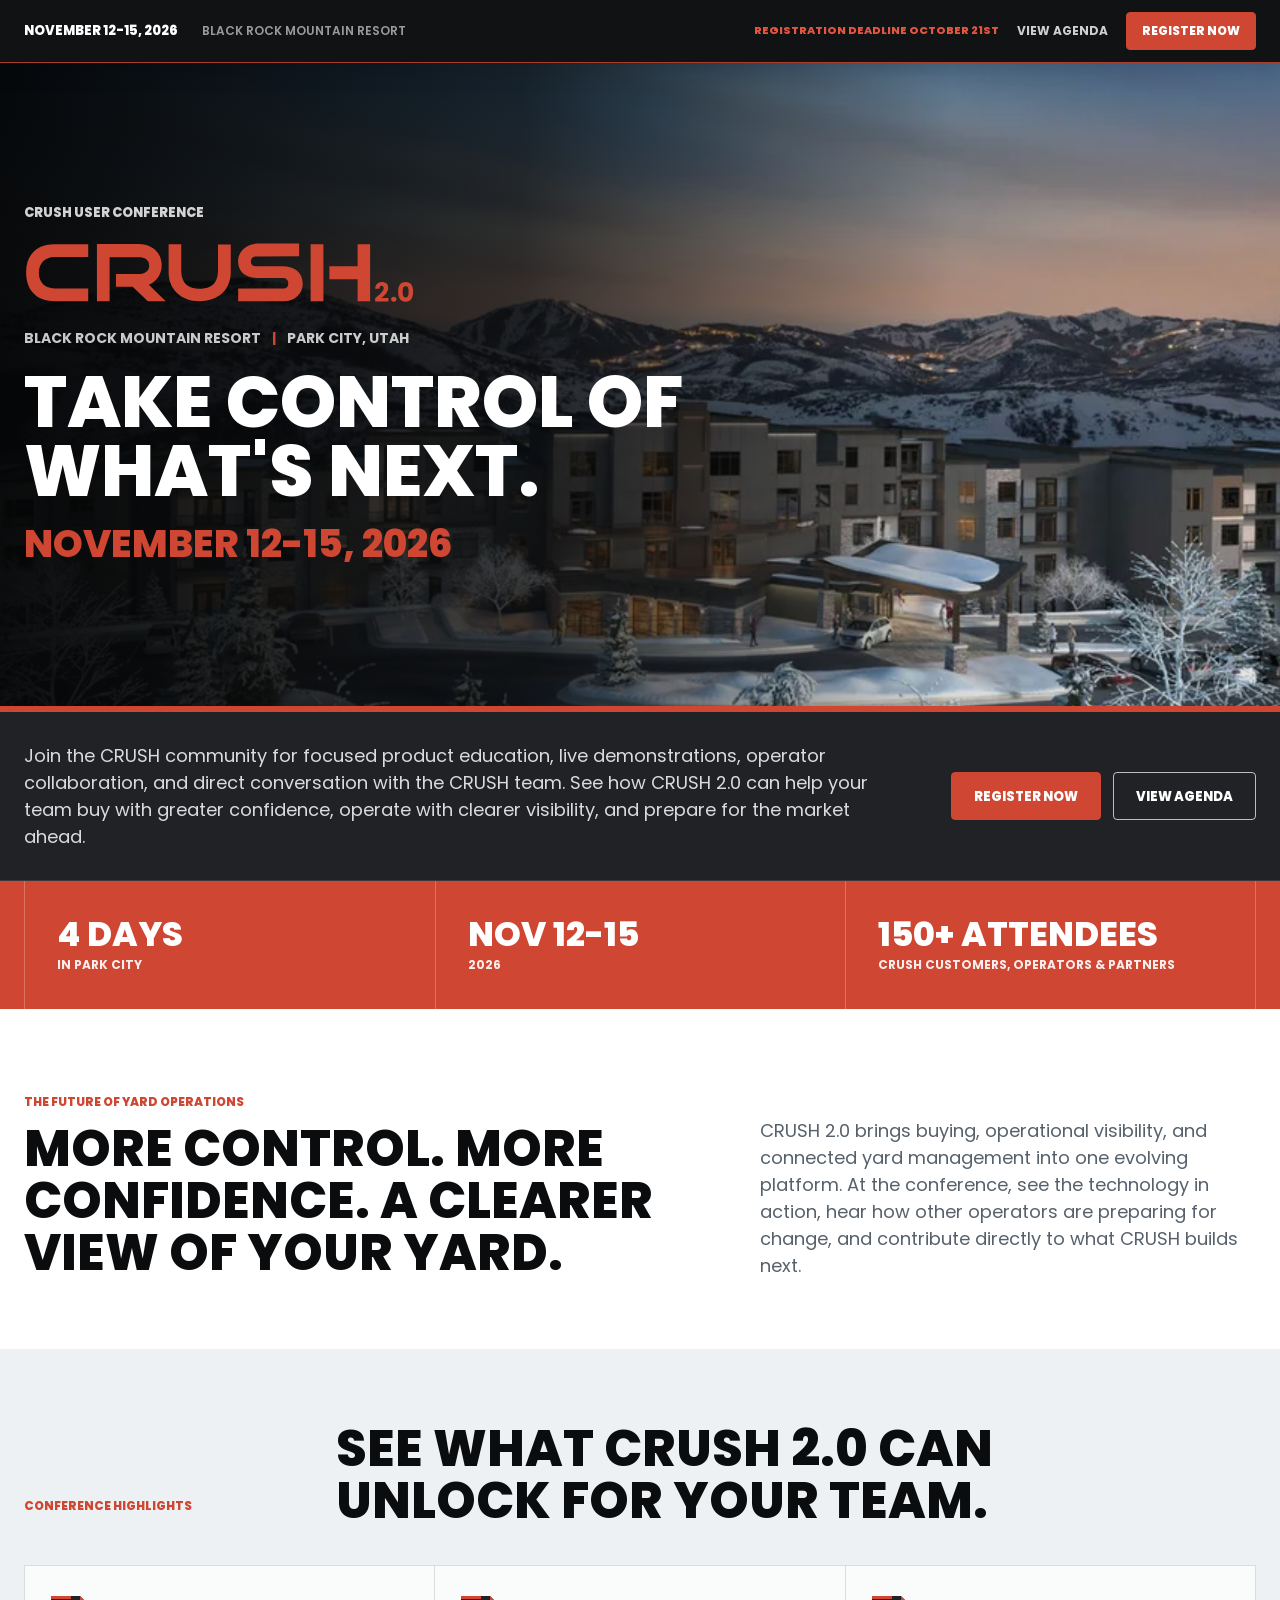
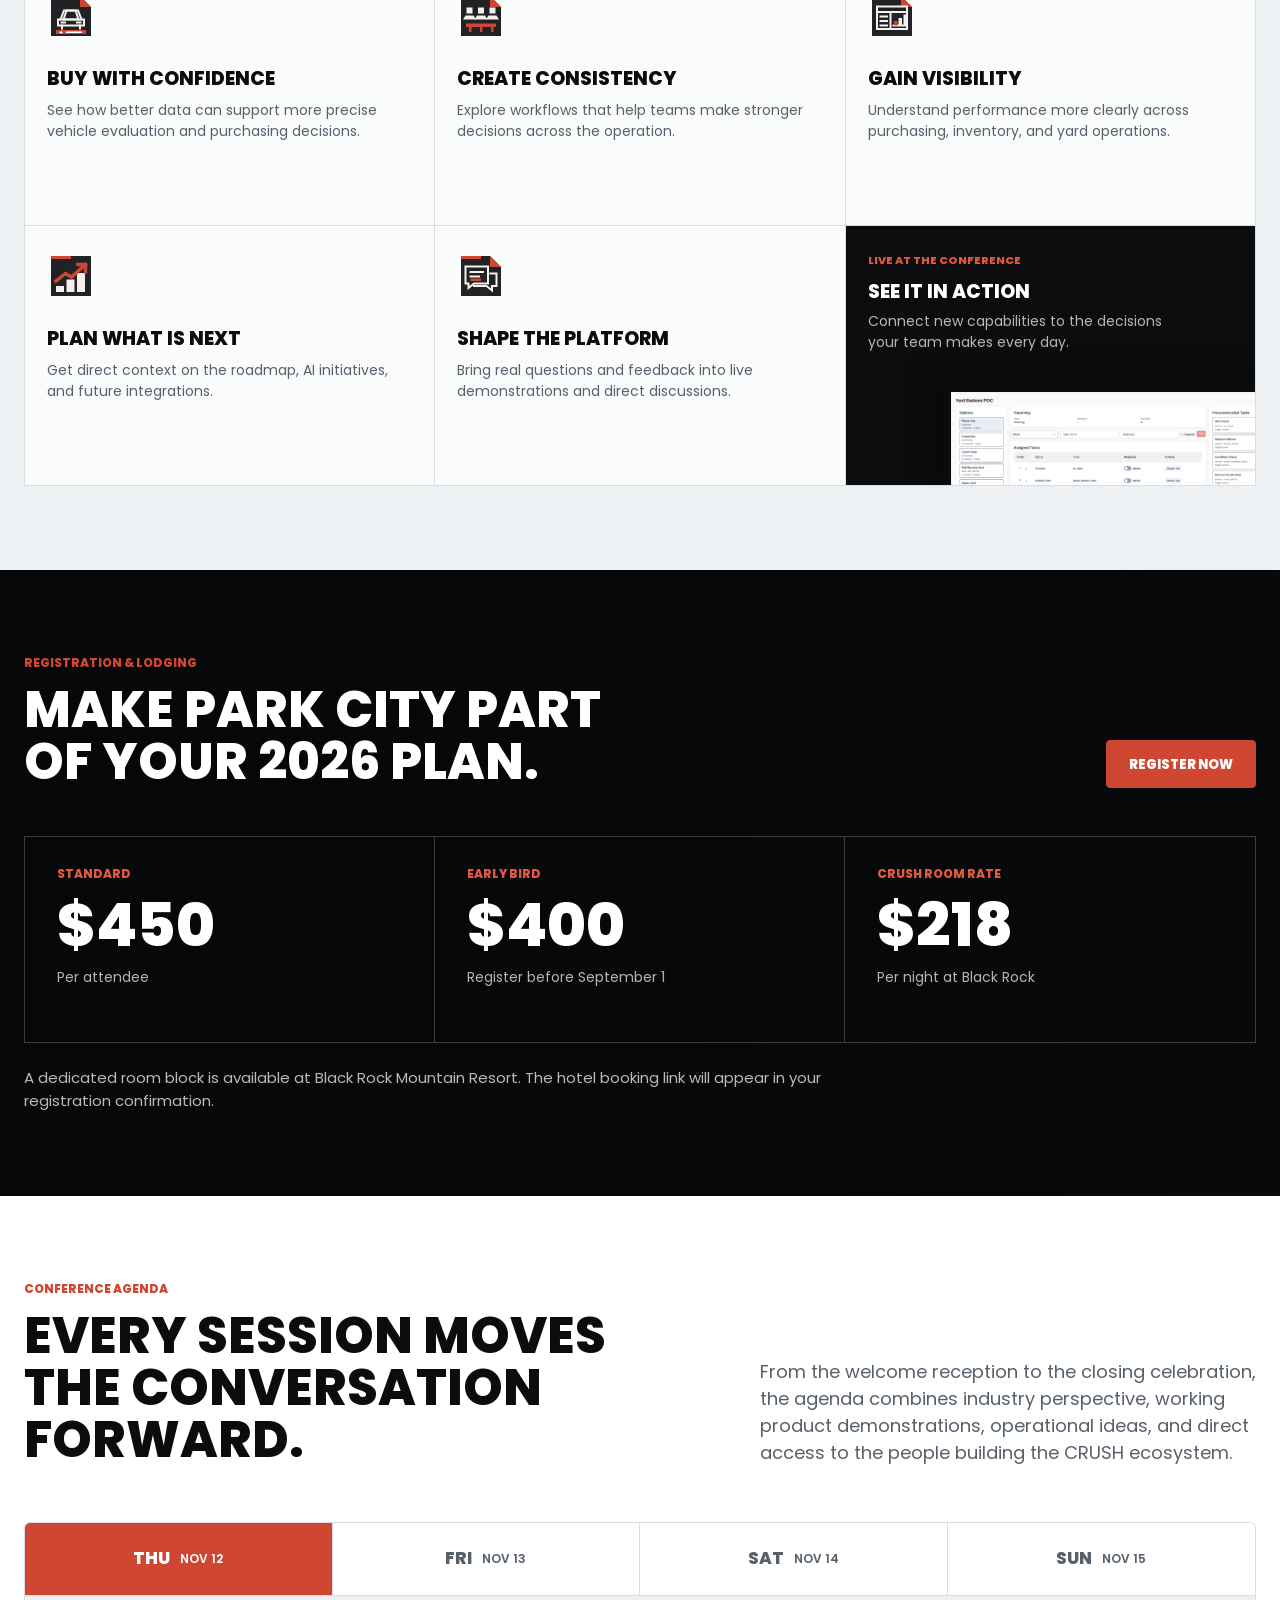
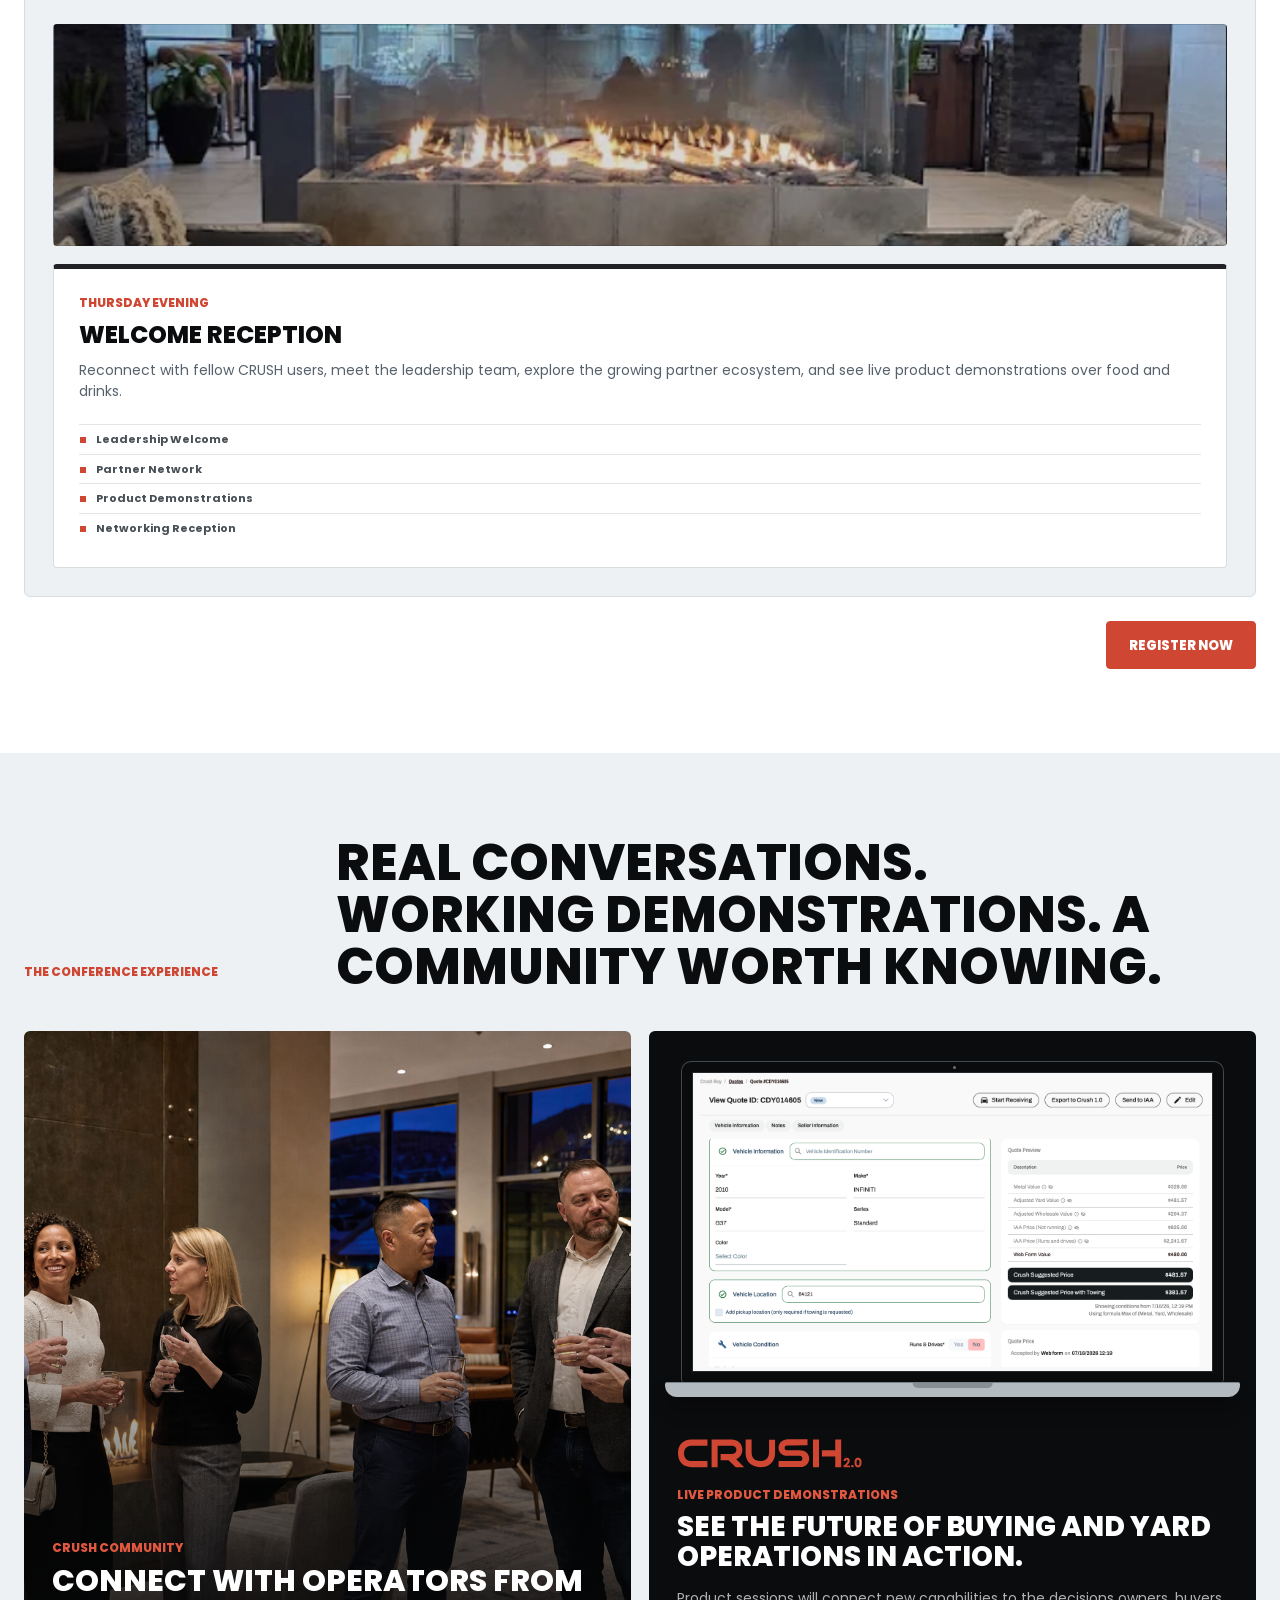
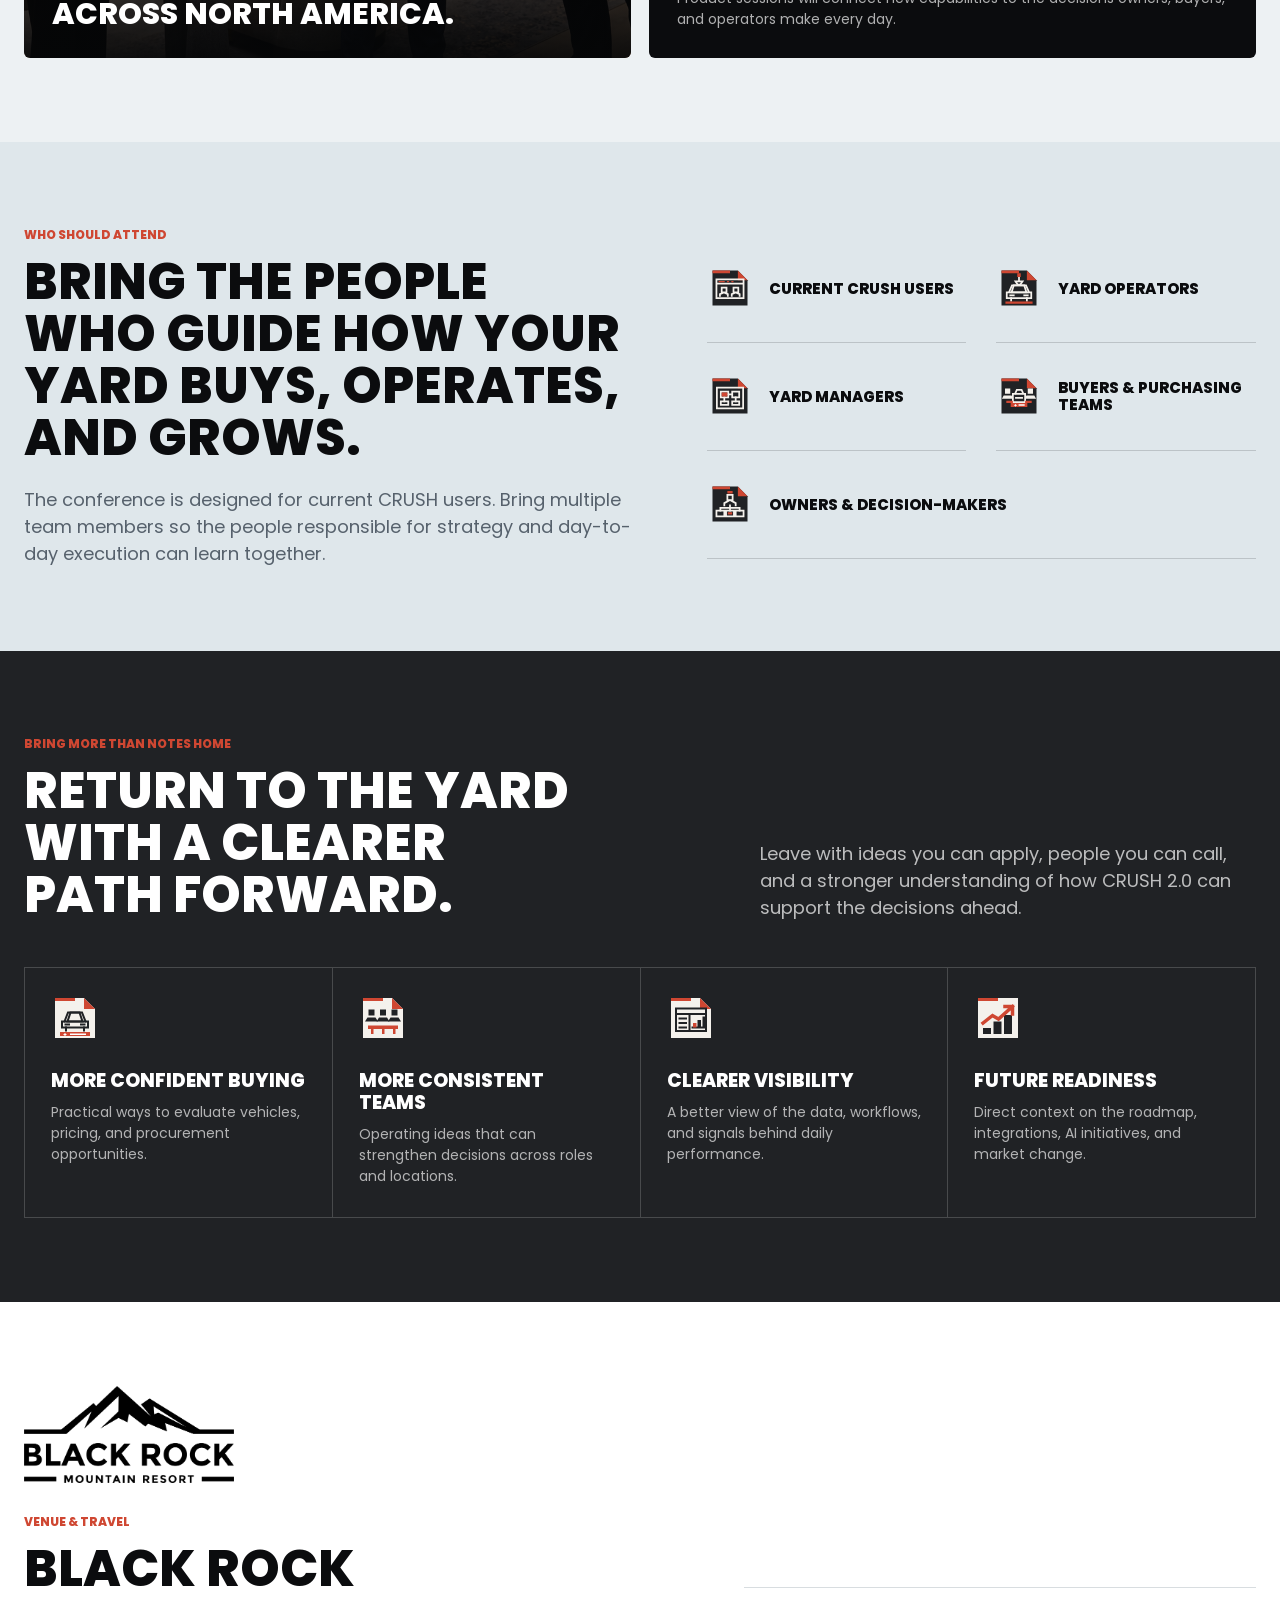
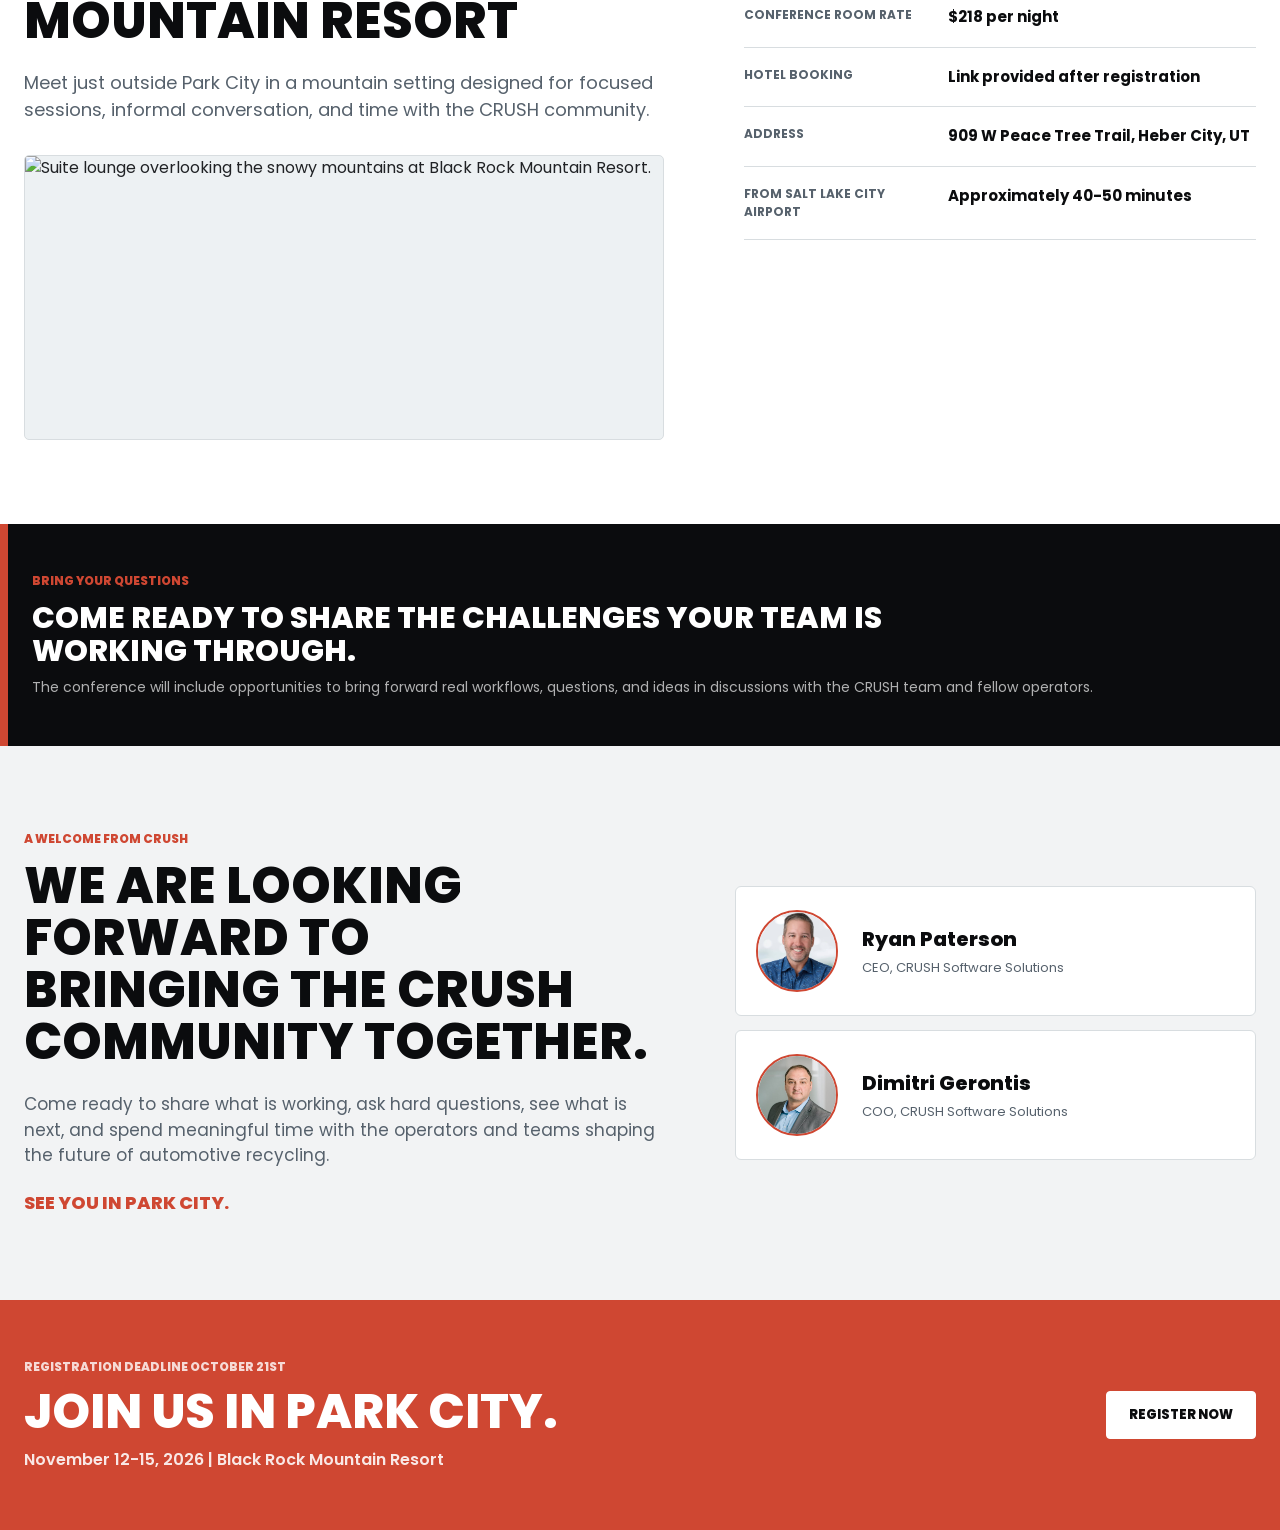
==== commit d77ba3e5: "Add October 21 registration deadline" ====
--- a/prototype/index.html
+++ b/prototype/index.html
@@ -15,6 +15,7 @@
           <a class="crush-nav-date" href="#top">November 12-15, 2026</a>
           <span class="crush-nav-location">Black Rock Mountain Resort</span>
           <div class="crush-nav-actions">
+            <span class="crush-nav-deadline">Registration Deadline October 21st</span>
             <a class="crush-text-link" href="https://web.cvent.com/event/5a138858-9cfa-4f15-90e8-a1557231ec1d/websitePage:e01b795c-dd62-4ed1-be63-b14e7af4e3c5">View Agenda</a>
             <a class="crush-btn crush-btn-small" href="https://cvent.me/zdXky7">Register Now</a>
           </div>
@@ -343,7 +344,7 @@
       <section class="crush-final" id="register">
         <div class="crush-wrap crush-final-inner">
           <div>
-            <p class="crush-kicker">Registration Closes October 30</p>
+            <p class="crush-kicker">Registration Deadline October 21st</p>
             <h2>Join us in Park City.</h2>
             <p>November 12-15, 2026 <span aria-hidden="true">|</span> Black Rock Mountain Resort</p>
           </div>
--- a/prototype/styles.css
+++ b/prototype/styles.css
@@ -167,6 +167,15 @@
   text-transform: uppercase;
 }
 
+.crush-nav-deadline {
+  color: var(--crush-red-bright);
+  font-size: 11px;
+  font-weight: 800;
+  line-height: 1.2;
+  white-space: nowrap;
+  text-transform: uppercase;
+}
+
 .crush-nav-actions {
   display: flex;
   gap: 18px;
@@ -1362,6 +1371,7 @@
   .crush-nav-location,
   .crush-nav .crush-text-link { display: none; }
   .crush-nav-date { flex: 1; font-size: 12px; }
+  .crush-nav-actions { gap: 12px; }
   .crush-hero { min-height: 560px; }
   .crush-hero::before { background-position: 63% center; }
   .crush-hero-content { padding: 32px 0 40px; }
@@ -1399,6 +1409,10 @@
 @media (max-width: 520px) {
   .crush-btn { width: 100%; }
   .crush-nav .crush-btn { width: auto; }
+  .crush-nav-inner { gap: 10px; }
+  .crush-nav-date { display: none; }
+  .crush-nav-actions { width: 100%; justify-content: space-between; }
+  .crush-nav-deadline { max-width: 145px; font-size: 10px; white-space: normal; }
   .crush-hero { min-height: 510px; }
   .crush-hero-location { font-size: 12px; }
   .crush-hero-location span { display: block; height: 0; overflow: hidden; }
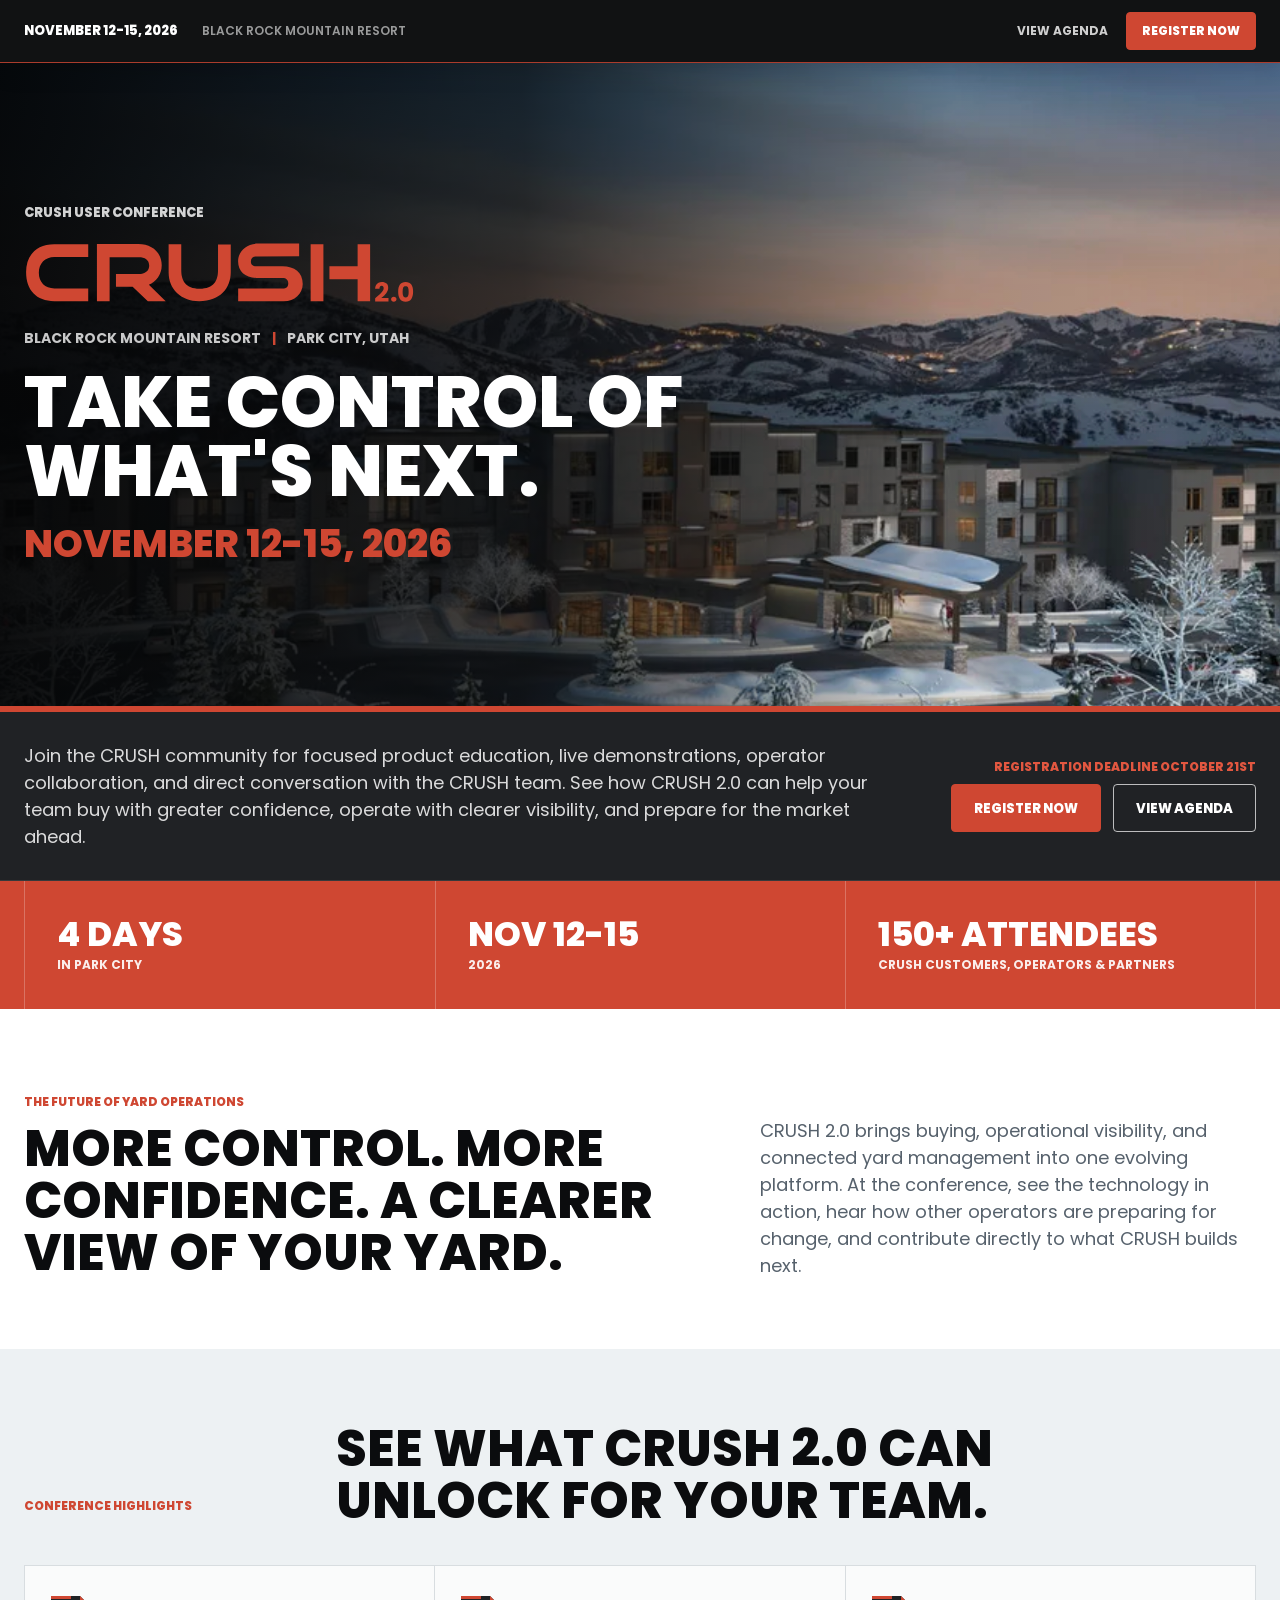
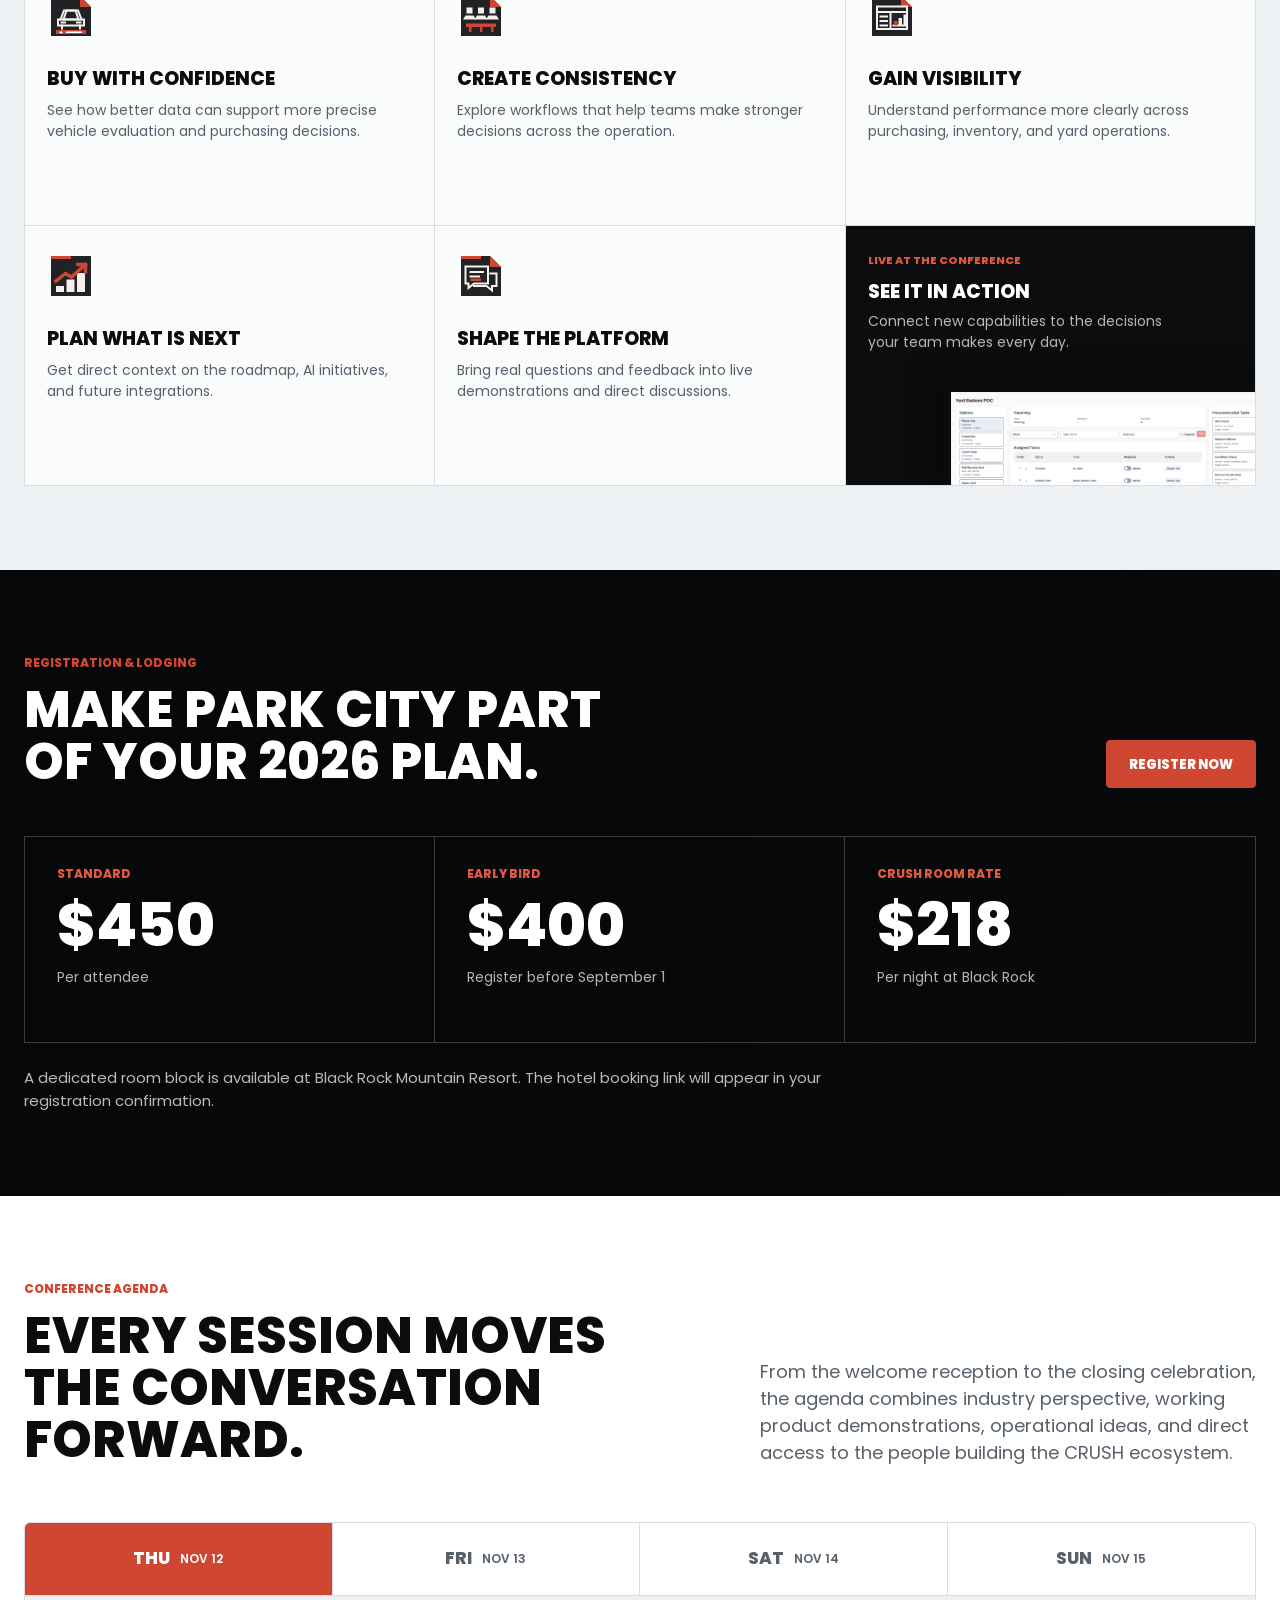
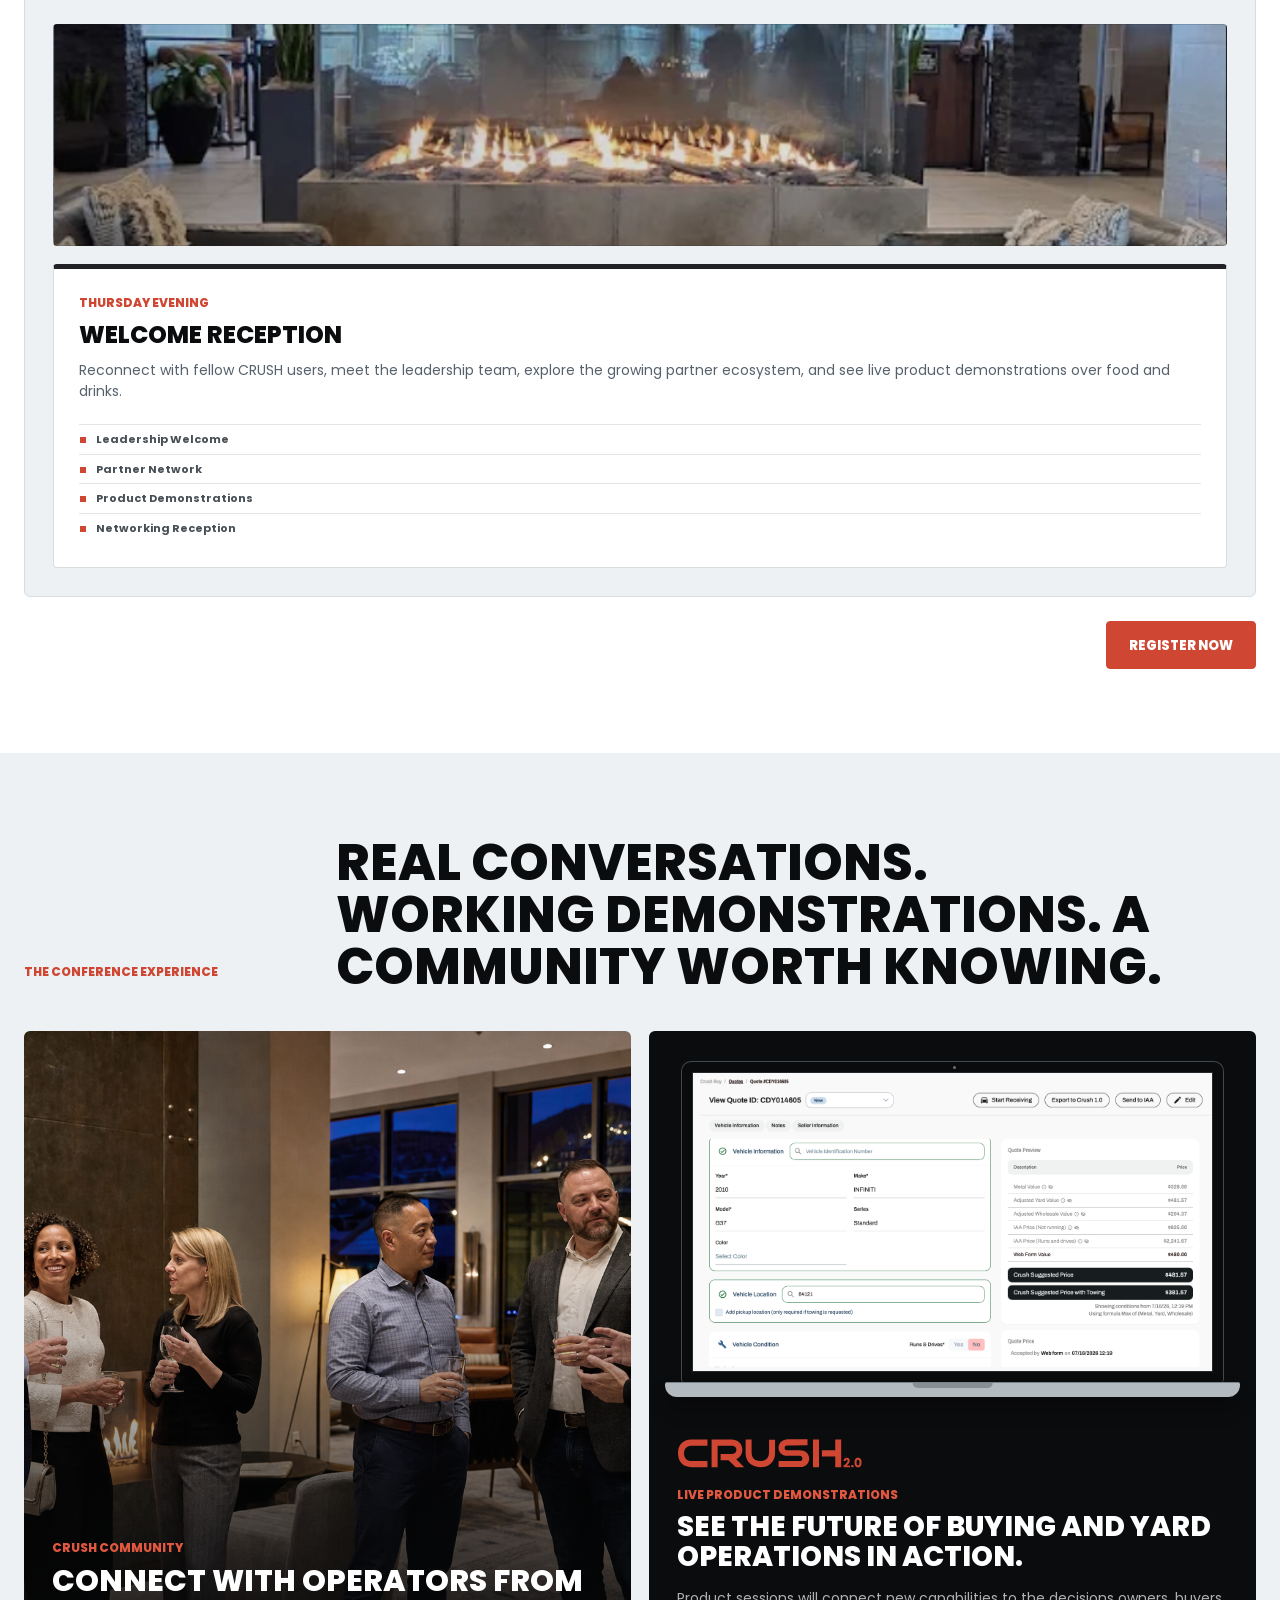
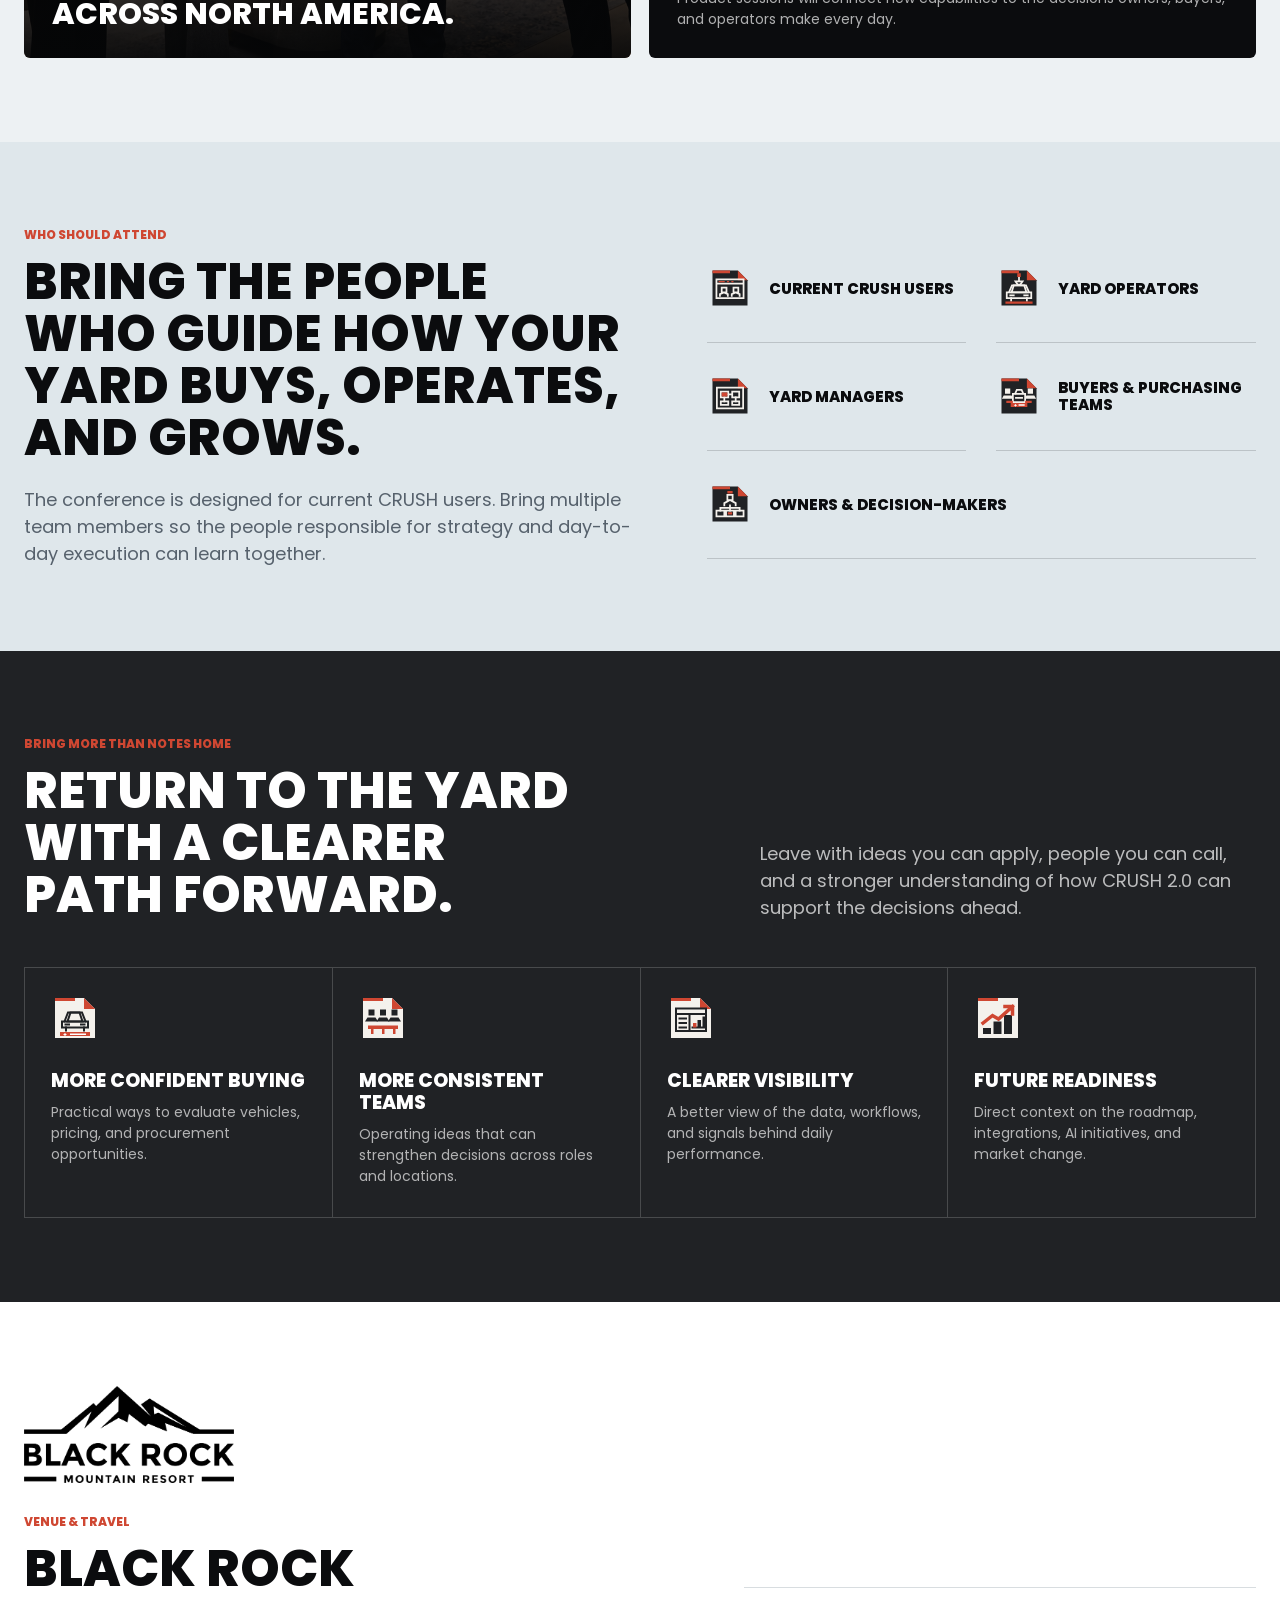
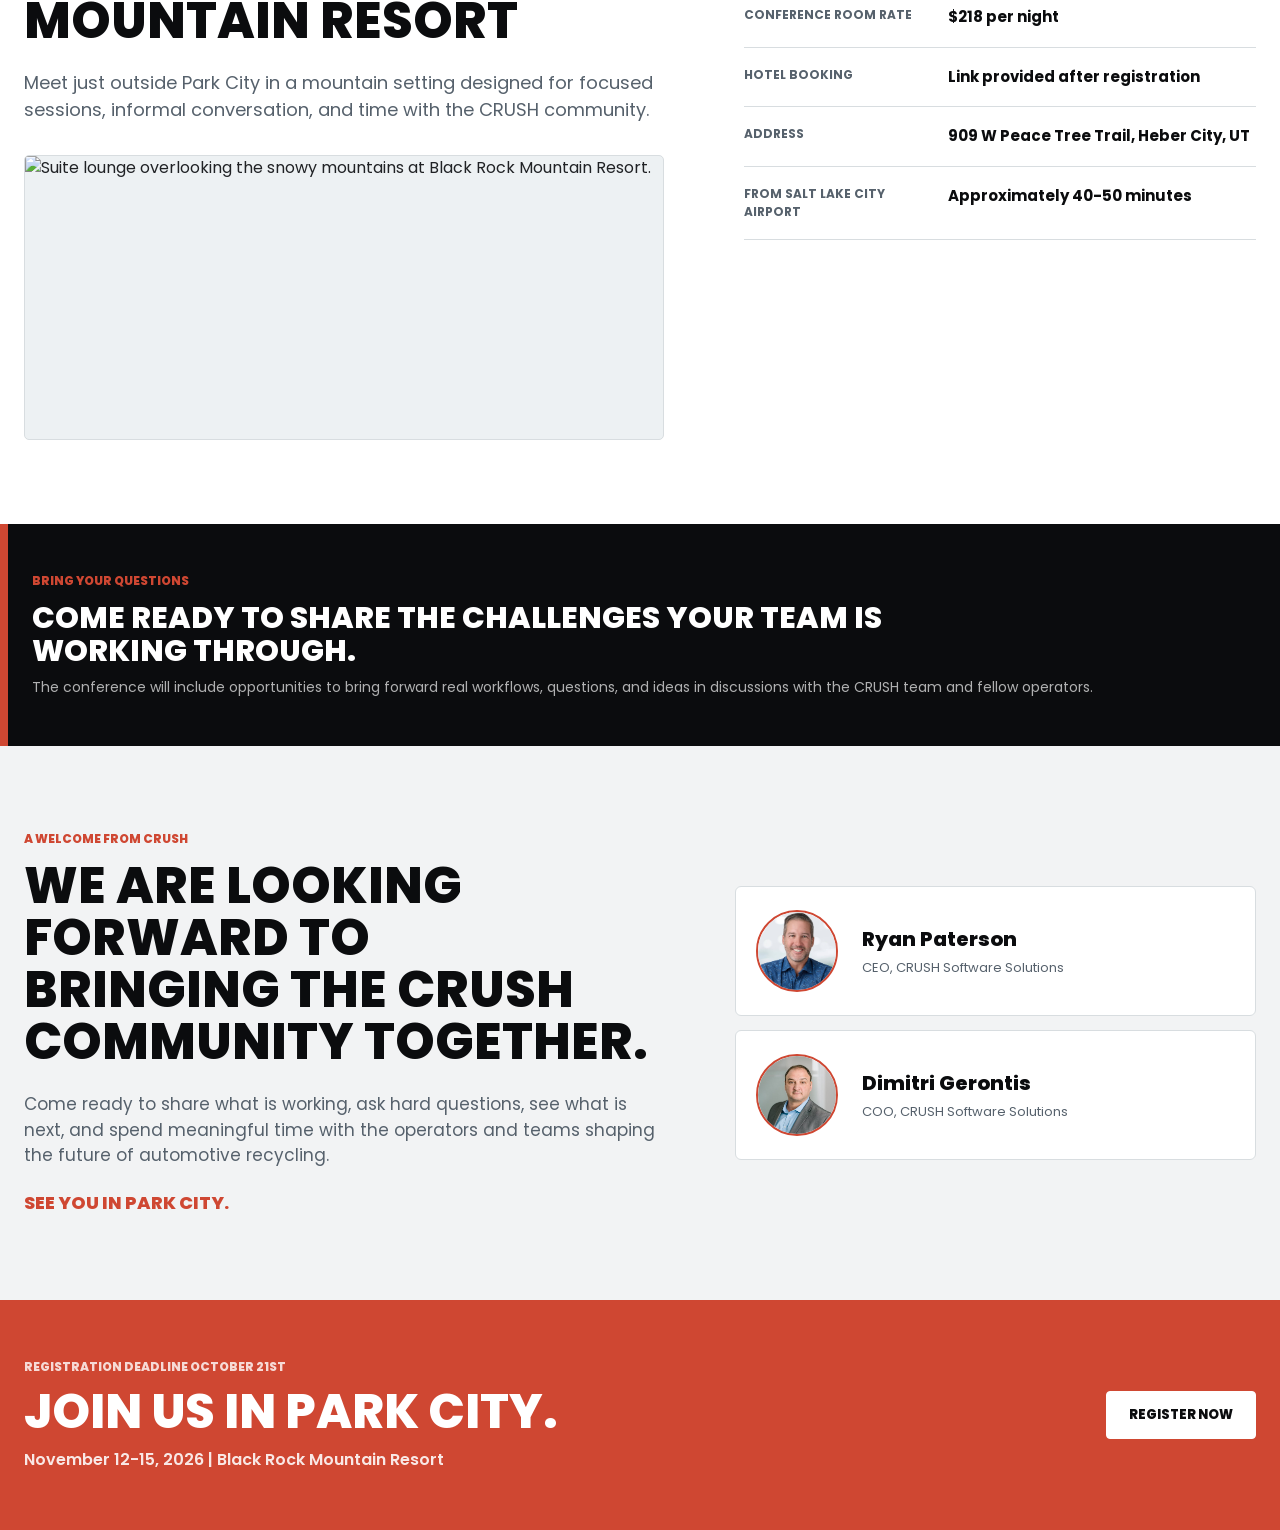
==== commit a63d74e3: "Move registration deadline into hero CTA" ====
--- a/prototype/index.html
+++ b/prototype/index.html
@@ -15,7 +15,6 @@
           <a class="crush-nav-date" href="#top">November 12-15, 2026</a>
           <span class="crush-nav-location">Black Rock Mountain Resort</span>
           <div class="crush-nav-actions">
-            <span class="crush-nav-deadline">Registration Deadline October 21st</span>
             <a class="crush-text-link" href="https://web.cvent.com/event/5a138858-9cfa-4f15-90e8-a1557231ec1d/websitePage:e01b795c-dd62-4ed1-be63-b14e7af4e3c5">View Agenda</a>
             <a class="crush-btn crush-btn-small" href="https://cvent.me/zdXky7">Register Now</a>
           </div>
@@ -40,9 +39,12 @@
       <section class="crush-hero-intro">
         <div class="crush-wrap crush-hero-intro-grid">
           <p>Join the CRUSH community for focused product education, live demonstrations, operator collaboration, and direct conversation with the CRUSH team. See how CRUSH 2.0 can help your team buy with greater confidence, operate with clearer visibility, and prepare for the market ahead.</p>
-          <div class="crush-btn-row">
-            <a class="crush-btn" href="https://cvent.me/zdXky7">Register Now</a>
-            <a class="crush-btn crush-btn-ghost" href="https://web.cvent.com/event/5a138858-9cfa-4f15-90e8-a1557231ec1d/websitePage:e01b795c-dd62-4ed1-be63-b14e7af4e3c5">View Agenda</a>
+          <div class="crush-hero-actions">
+            <p class="crush-hero-deadline">Registration Deadline October 21st</p>
+            <div class="crush-btn-row">
+              <a class="crush-btn" href="https://cvent.me/zdXky7">Register Now</a>
+              <a class="crush-btn crush-btn-ghost" href="https://web.cvent.com/event/5a138858-9cfa-4f15-90e8-a1557231ec1d/websitePage:e01b795c-dd62-4ed1-be63-b14e7af4e3c5">View Agenda</a>
+            </div>
           </div>
         </div>
       </section>
--- a/prototype/styles.css
+++ b/prototype/styles.css
@@ -167,15 +167,6 @@
   text-transform: uppercase;
 }
 
-.crush-nav-deadline {
-  color: var(--crush-red-bright);
-  font-size: 11px;
-  font-weight: 800;
-  line-height: 1.2;
-  white-space: nowrap;
-  text-transform: uppercase;
-}
-
 .crush-nav-actions {
   display: flex;
   gap: 18px;
@@ -287,6 +278,20 @@
   margin: 0;
   color: rgba(255, 255, 255, .84);
   font-size: 18px;
+}
+
+.crush-hero-actions {
+  display: grid;
+  gap: 10px;
+  justify-items: end;
+}
+
+.crush-hero-intro .crush-hero-deadline {
+  color: var(--crush-red-bright);
+  font-size: 12px;
+  font-weight: 800;
+  line-height: 1.2;
+  text-transform: uppercase;
 }
 
 .crush-stats {
@@ -1383,6 +1388,7 @@
   .crush-experience-grid,
   .crush-topic-cta-inner { grid-template-columns: 1fr; }
   .crush-hero-intro-grid { gap: 22px; }
+  .crush-hero-actions { justify-items: start; }
   .crush-stats strong { font-size: 26px; }
   .crush-band { padding: 64px 0; }
   .crush-agenda-intro,
@@ -1412,13 +1418,14 @@
   .crush-nav-inner { gap: 10px; }
   .crush-nav-date { display: none; }
   .crush-nav-actions { width: 100%; justify-content: space-between; }
-  .crush-nav-deadline { max-width: 145px; font-size: 10px; white-space: normal; }
   .crush-hero { min-height: 510px; }
   .crush-hero-location { font-size: 12px; }
   .crush-hero-location span { display: block; height: 0; overflow: hidden; }
   .crush-hero h1 { font-size: 39px; }
   .crush-hero-date { font-size: 25px; }
   .crush-hero-intro p { font-size: 16px; }
+  .crush-hero-actions,
+  .crush-hero-actions .crush-btn-row { width: 100%; }
   .crush-stats-grid { grid-template-columns: 1fr; }
   .crush-stats-grid > div { min-height: 92px; padding: 17px 20px; border-right: 1px solid rgba(255, 255, 255, .24); border-bottom: 1px solid rgba(255, 255, 255, .24); }
   .crush-stats-grid > div:last-child { border-bottom: 0; }
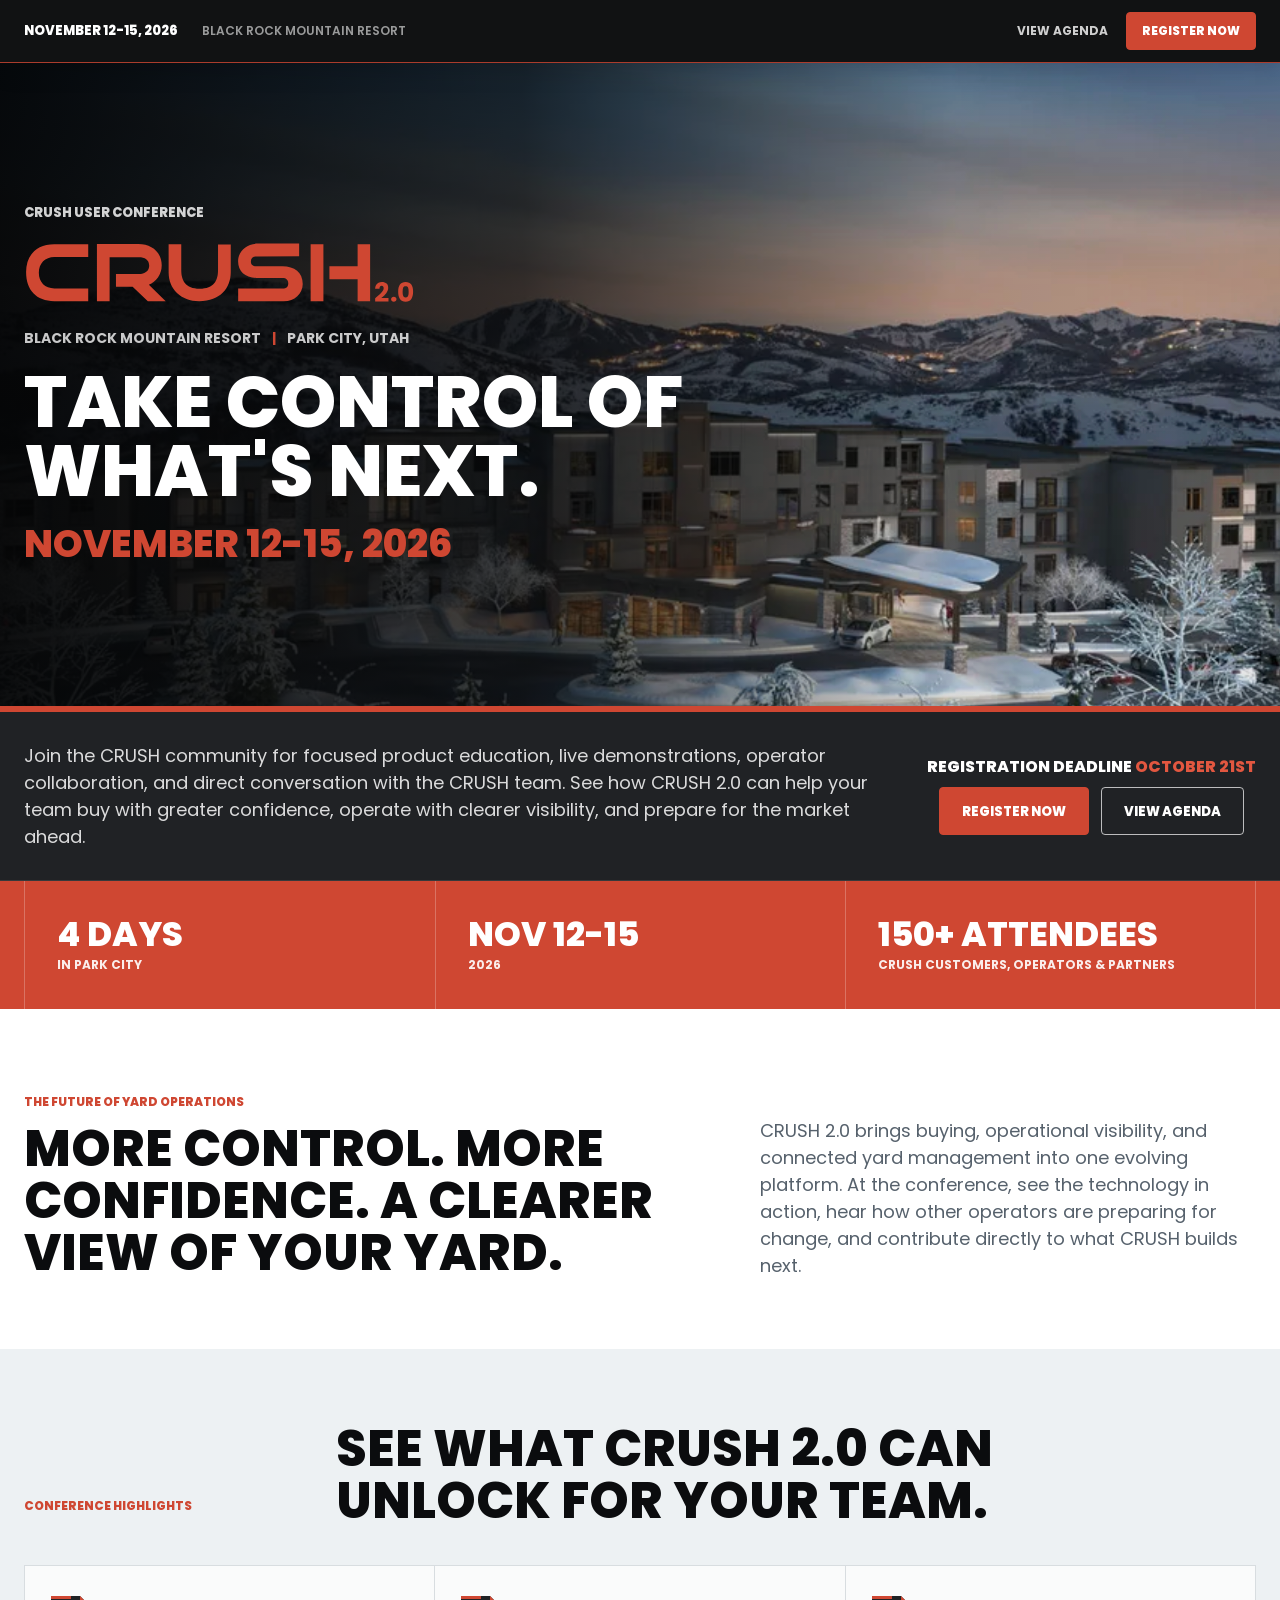
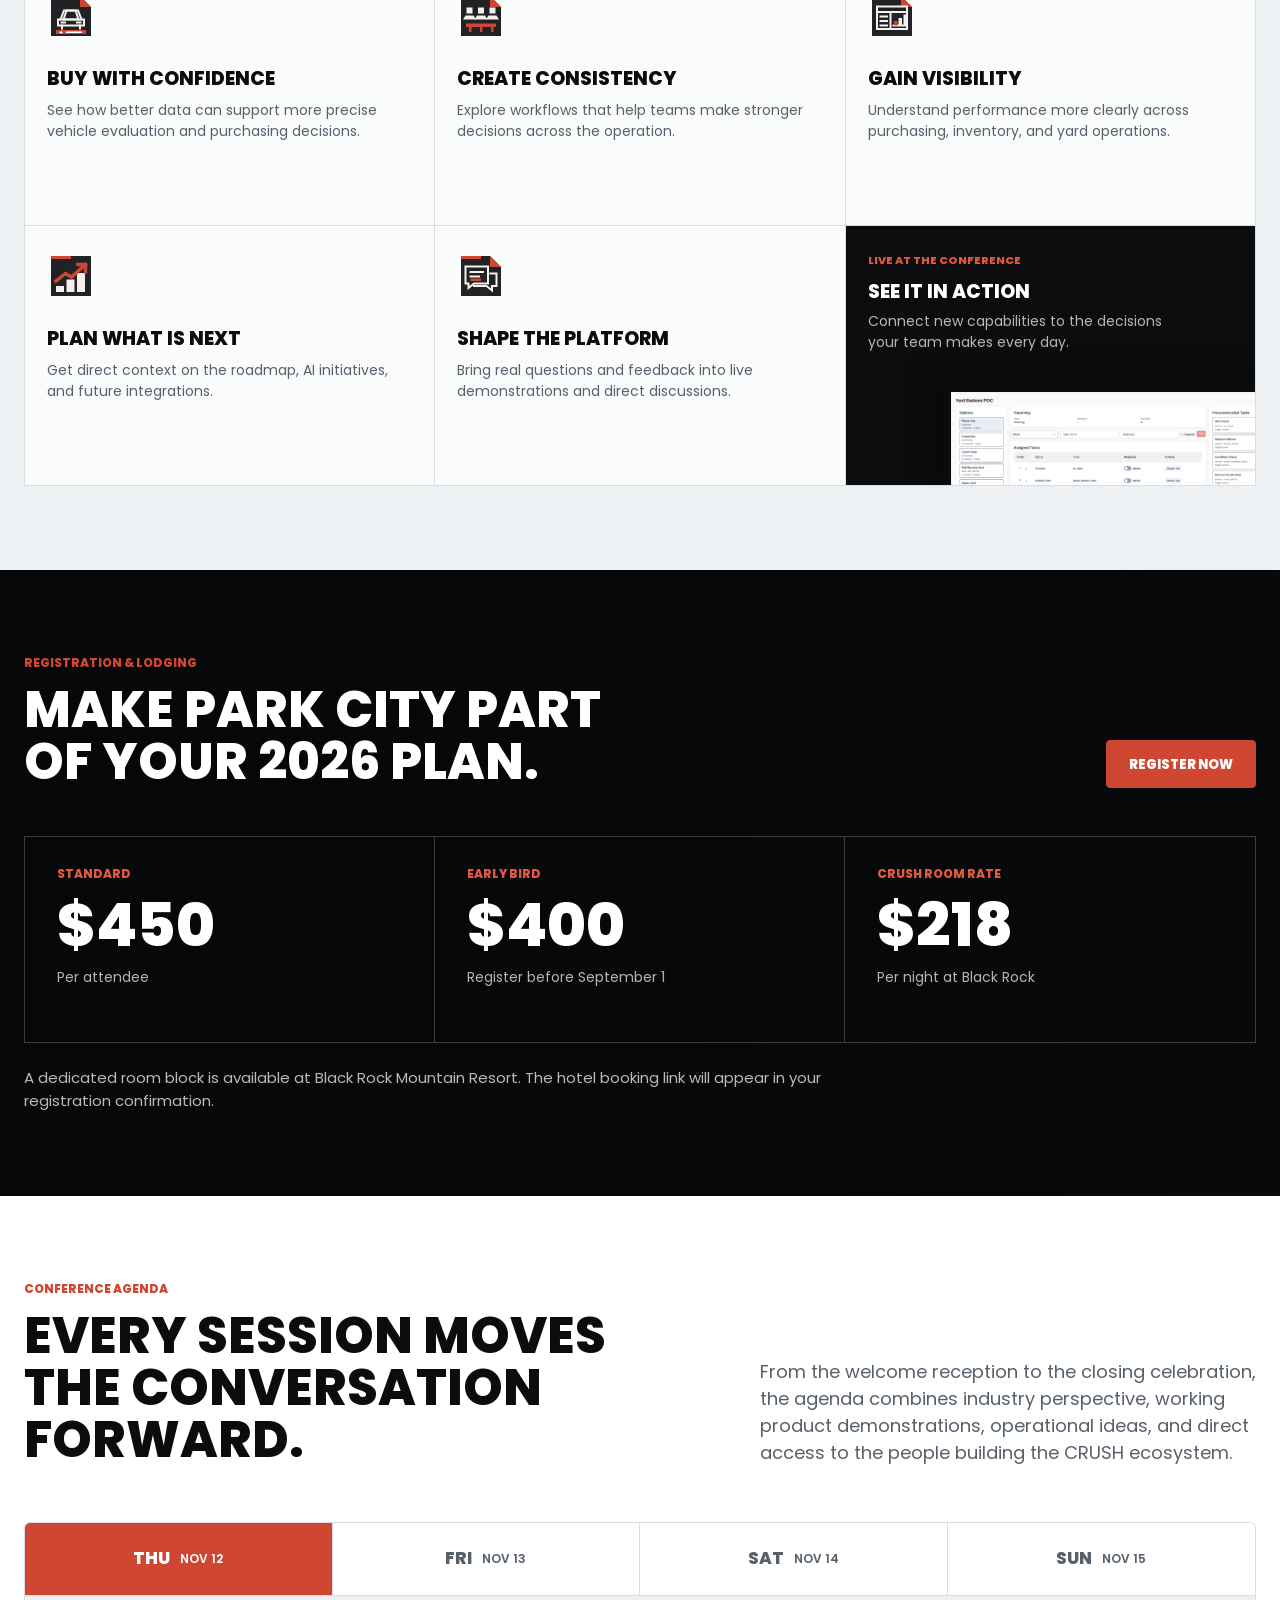
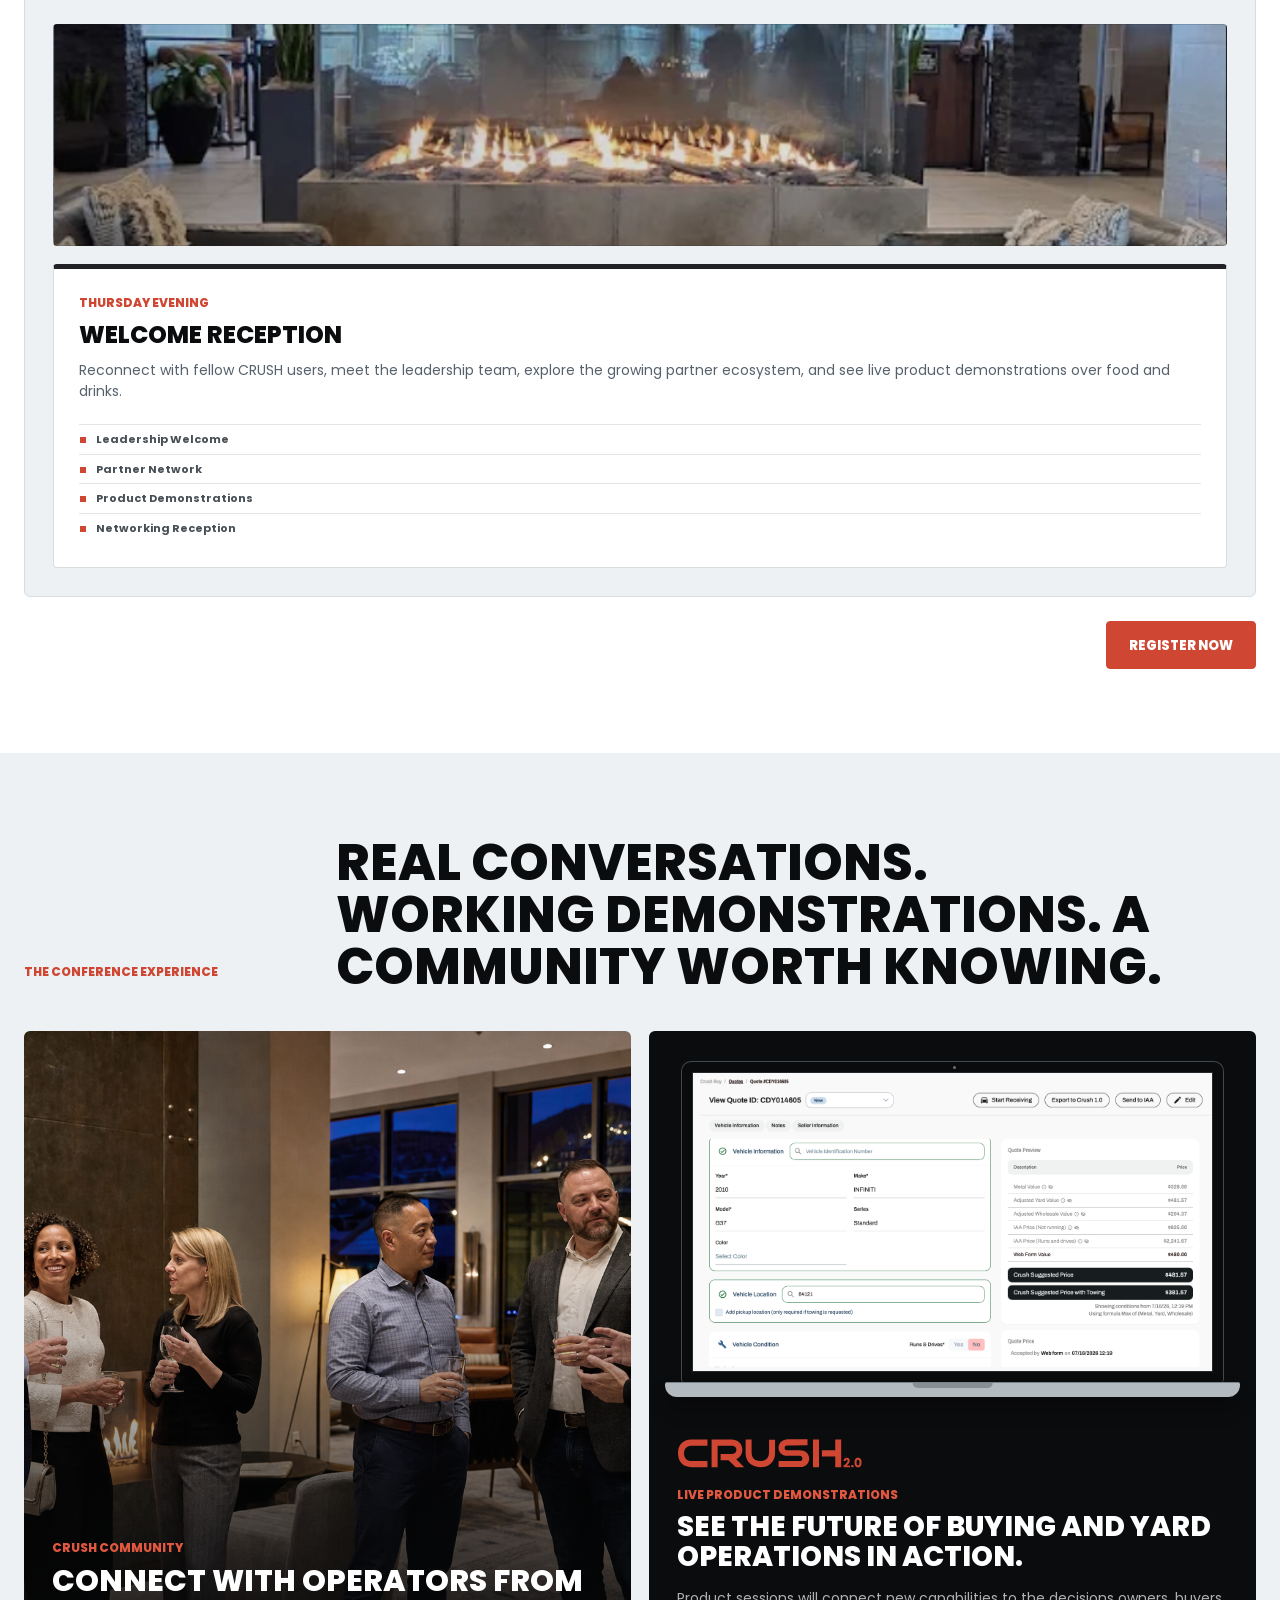
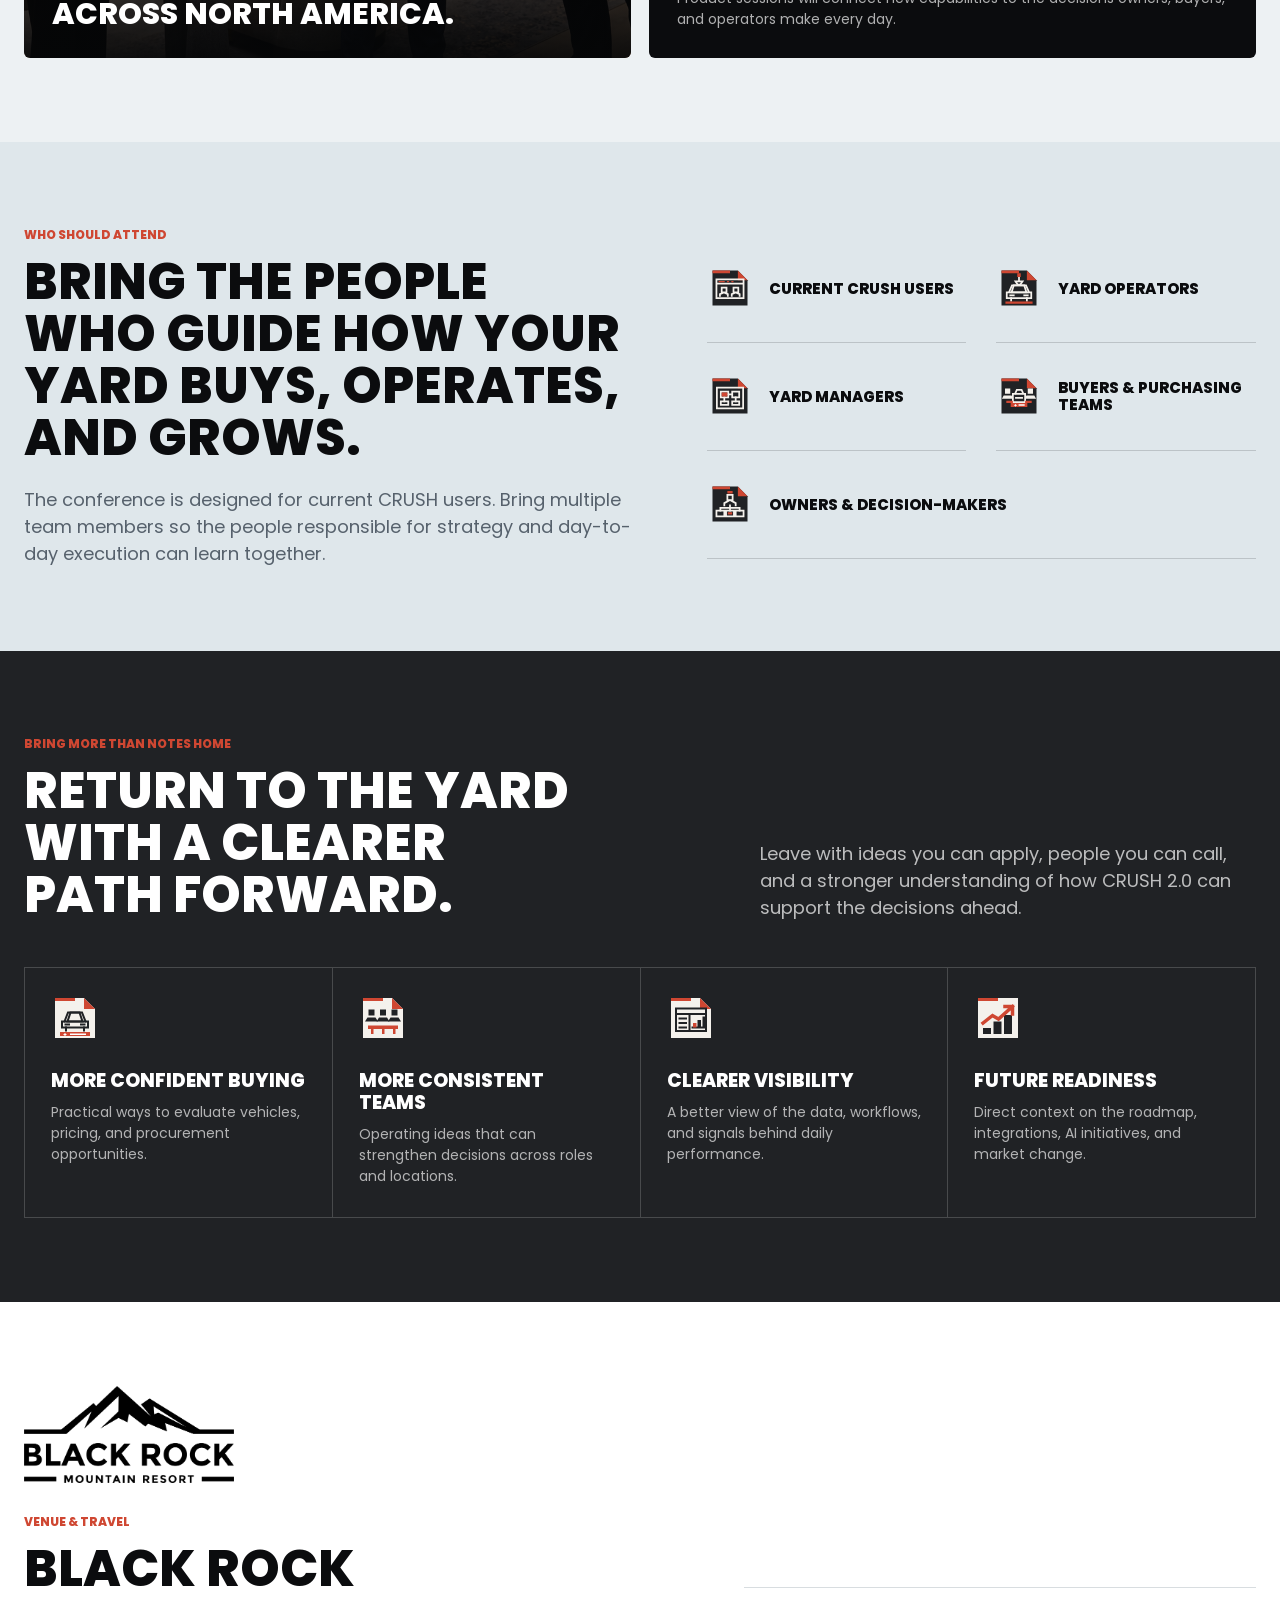
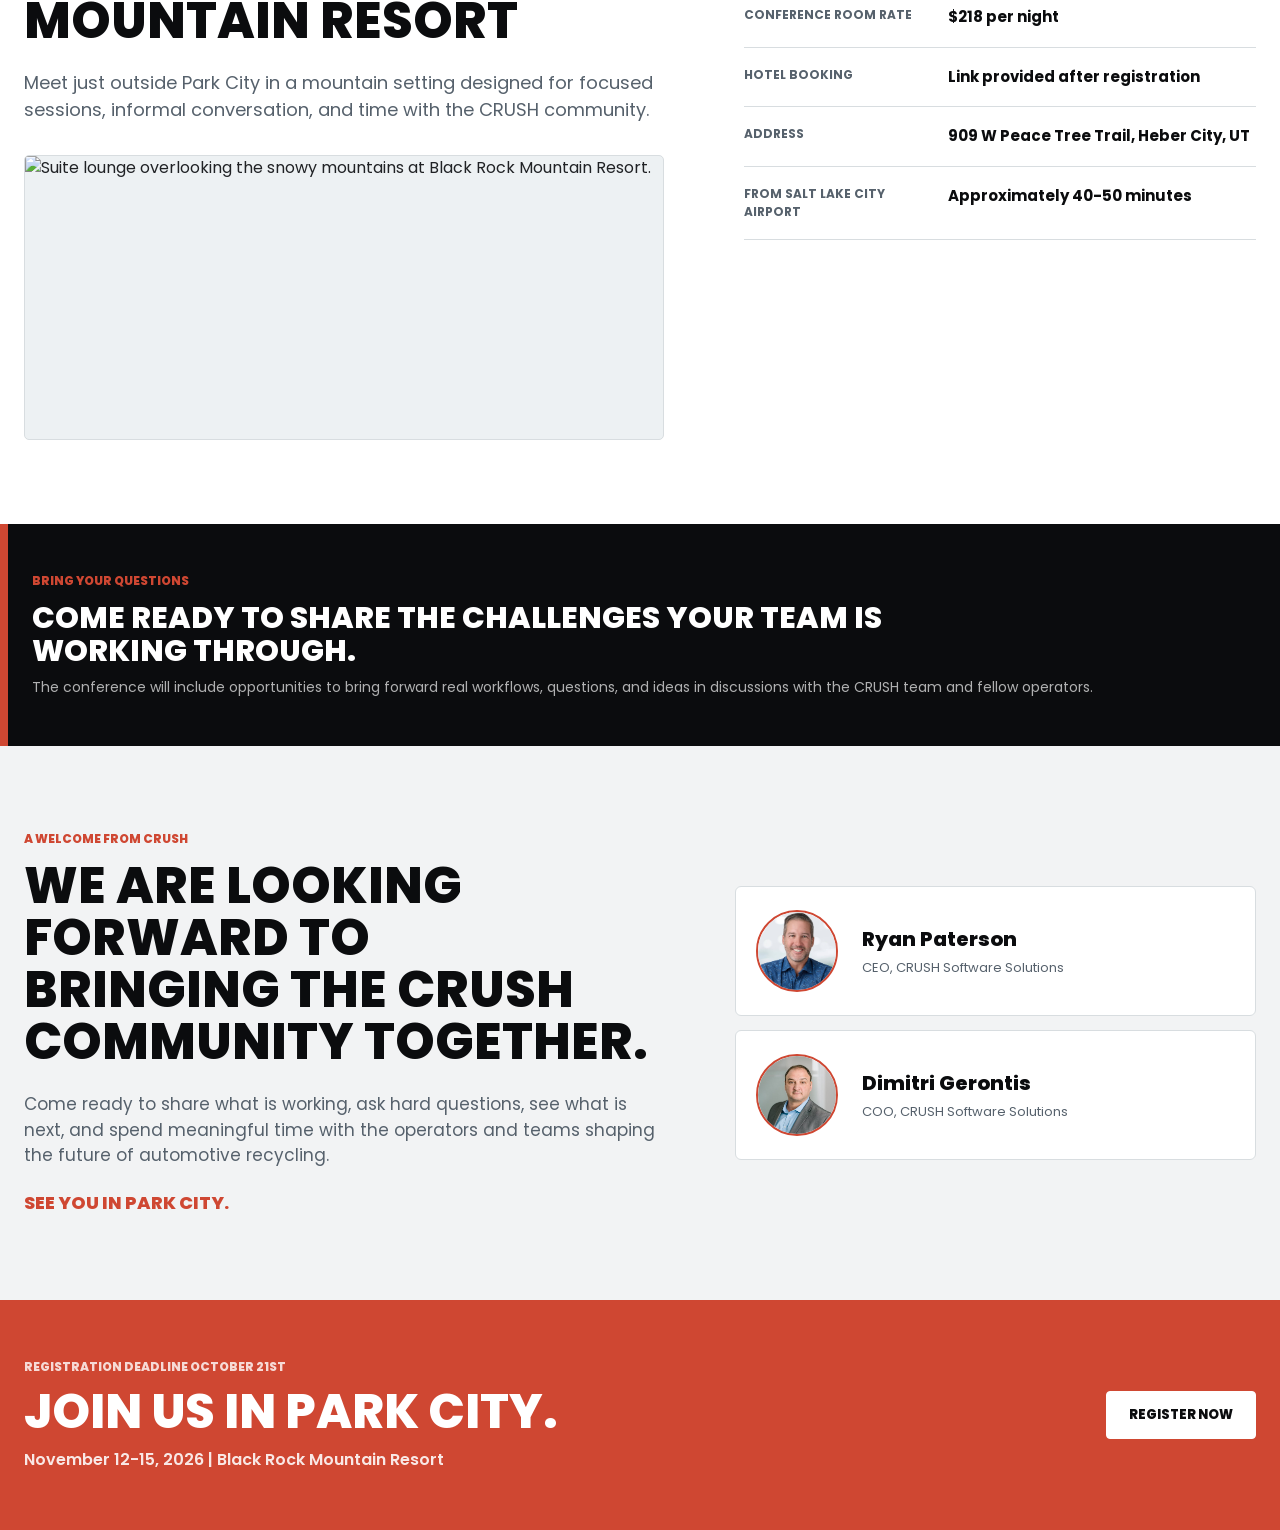
==== commit b61ef770: "Emphasize hero registration deadline" ====
--- a/prototype/index.html
+++ b/prototype/index.html
@@ -40,7 +40,7 @@
         <div class="crush-wrap crush-hero-intro-grid">
           <p>Join the CRUSH community for focused product education, live demonstrations, operator collaboration, and direct conversation with the CRUSH team. See how CRUSH 2.0 can help your team buy with greater confidence, operate with clearer visibility, and prepare for the market ahead.</p>
           <div class="crush-hero-actions">
-            <p class="crush-hero-deadline">Registration Deadline October 21st</p>
+            <p class="crush-hero-deadline">Registration Deadline <strong>October 21st</strong></p>
             <div class="crush-btn-row">
               <a class="crush-btn" href="https://cvent.me/zdXky7">Register Now</a>
               <a class="crush-btn crush-btn-ghost" href="https://web.cvent.com/event/5a138858-9cfa-4f15-90e8-a1557231ec1d/websitePage:e01b795c-dd62-4ed1-be63-b14e7af4e3c5">View Agenda</a>
--- a/prototype/styles.css
+++ b/prototype/styles.css
@@ -283,15 +283,21 @@
 .crush-hero-actions {
   display: grid;
   gap: 10px;
-  justify-items: end;
+  justify-items: center;
 }
 
 .crush-hero-intro .crush-hero-deadline {
+  color: var(--crush-white);
+  font-size: 16px;
+  font-weight: 800;
+  line-height: 1.25;
+  text-align: center;
+  text-transform: uppercase;
+}
+
+.crush-hero-deadline strong {
   color: var(--crush-red-bright);
-  font-size: 12px;
-  font-weight: 800;
-  line-height: 1.2;
-  text-transform: uppercase;
+  font: inherit;
 }
 
 .crush-stats {
@@ -1388,7 +1394,7 @@
   .crush-experience-grid,
   .crush-topic-cta-inner { grid-template-columns: 1fr; }
   .crush-hero-intro-grid { gap: 22px; }
-  .crush-hero-actions { justify-items: start; }
+  .crush-hero-actions { justify-items: center; }
   .crush-stats strong { font-size: 26px; }
   .crush-band { padding: 64px 0; }
   .crush-agenda-intro,
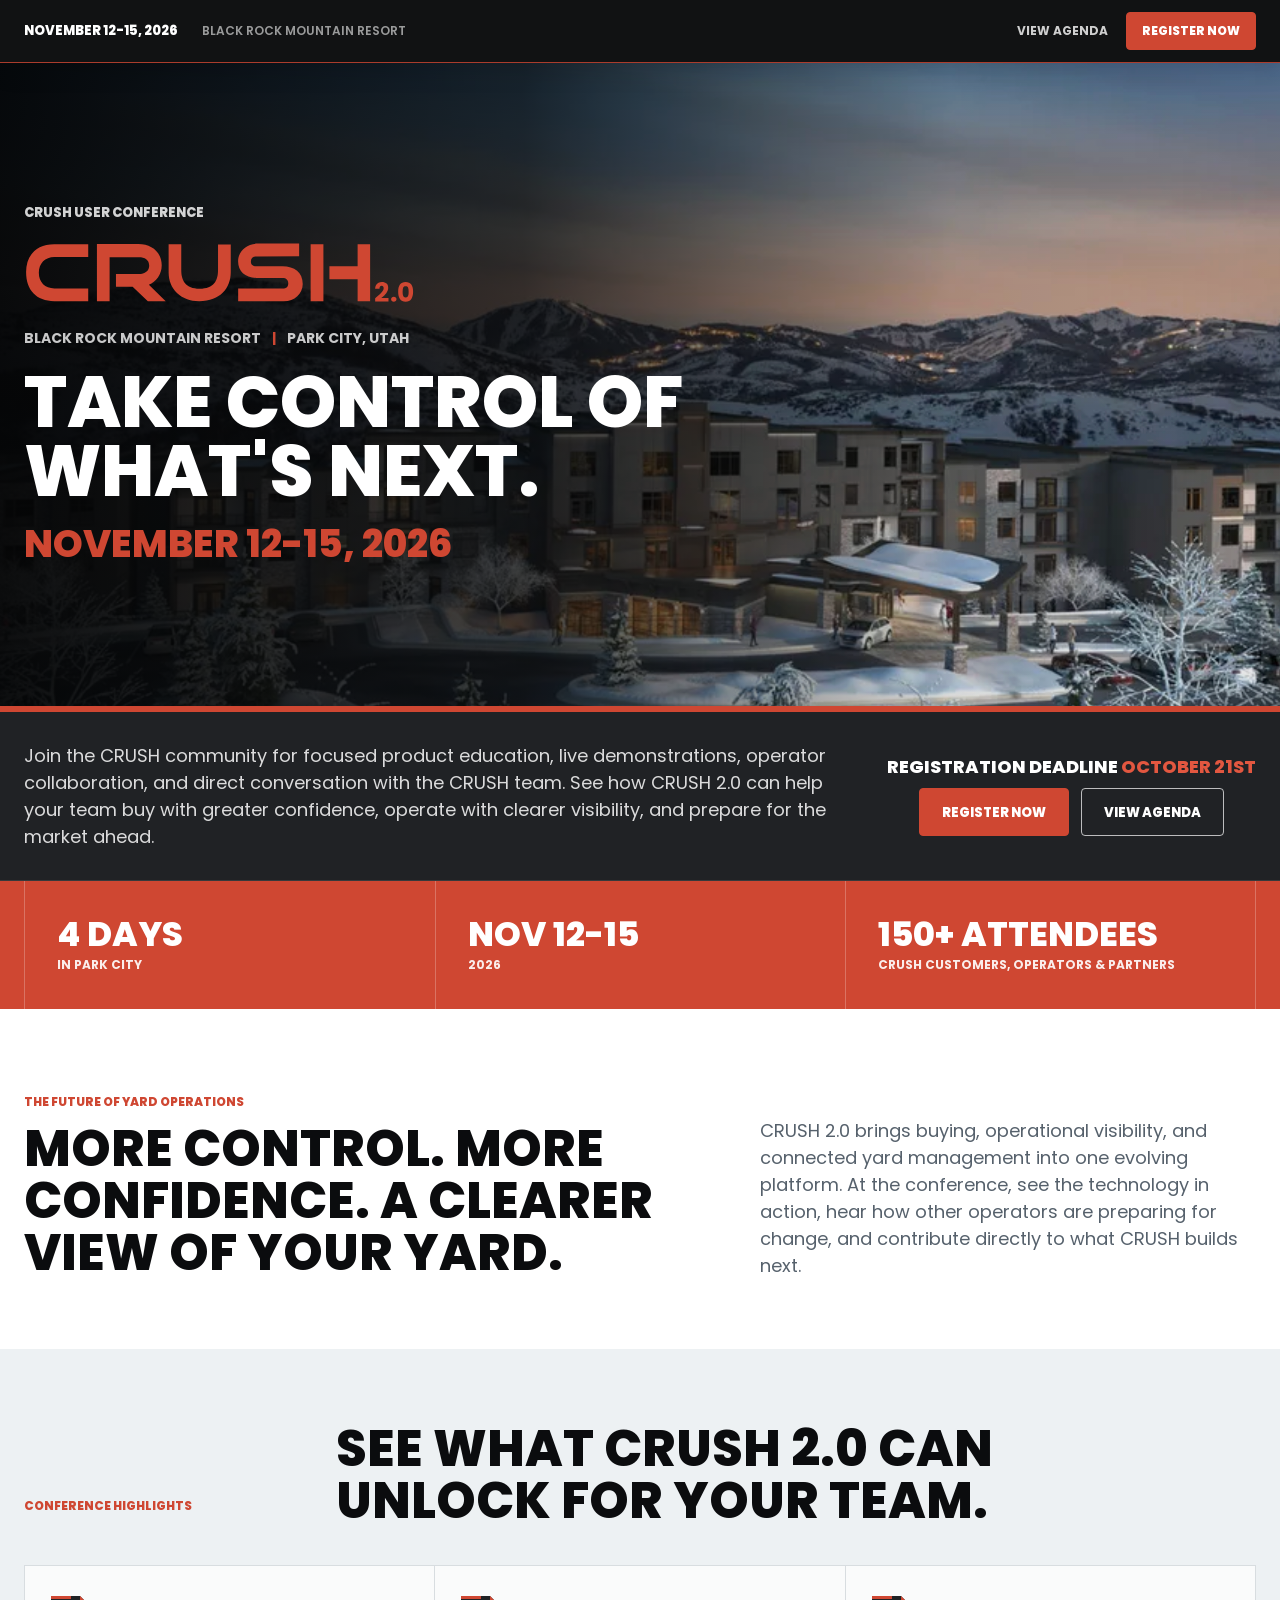
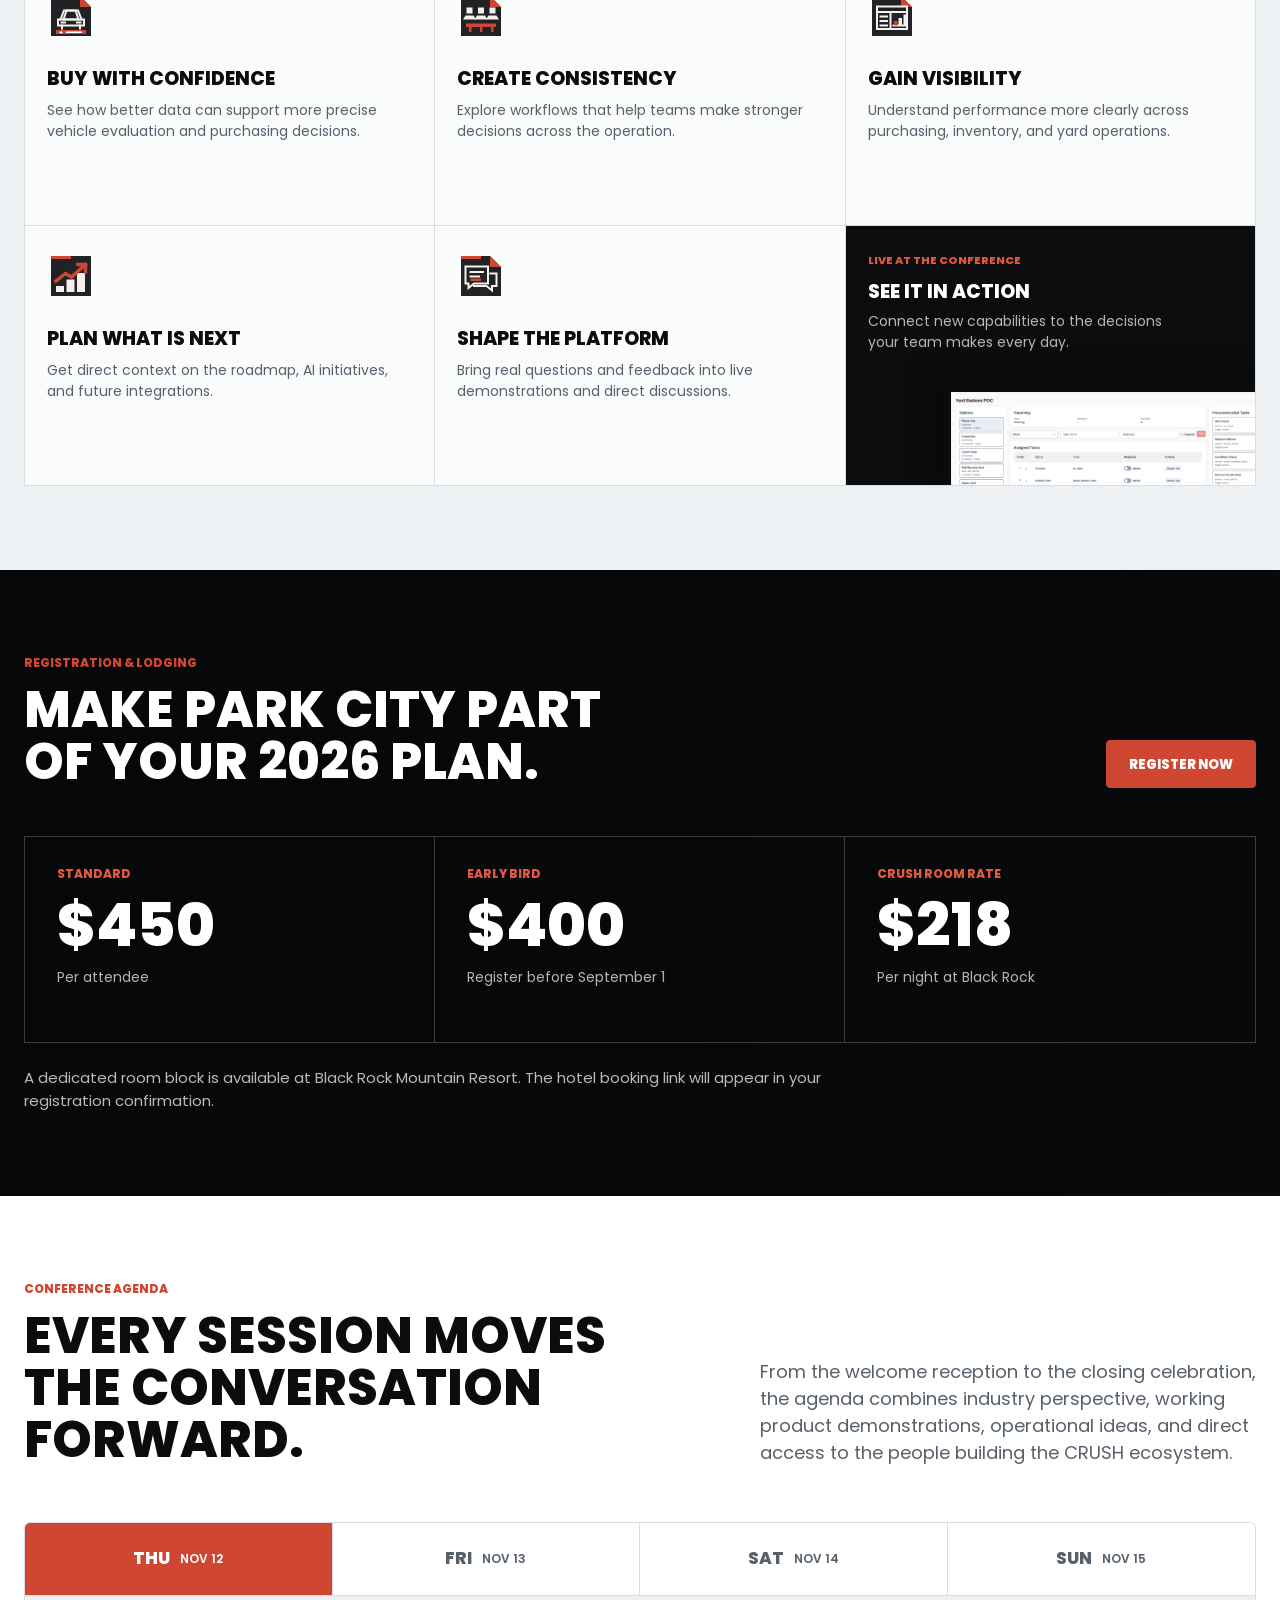
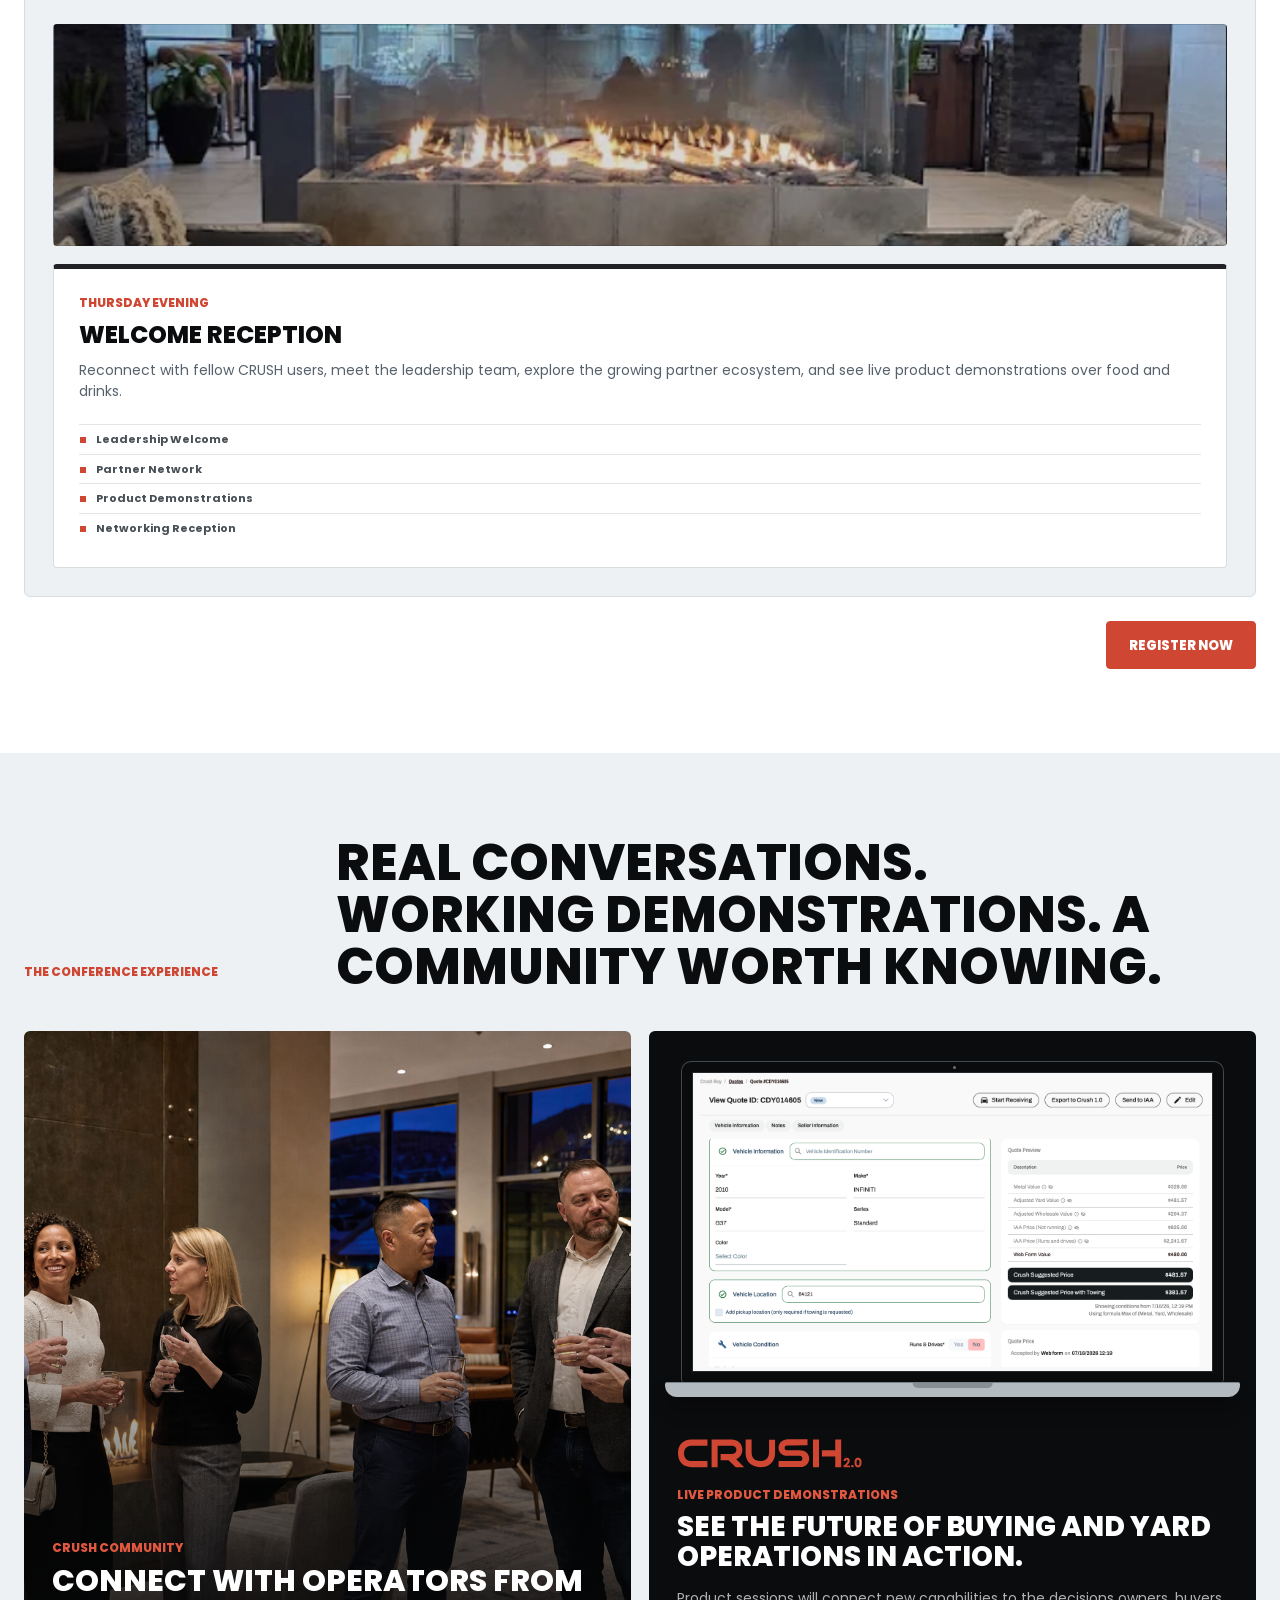
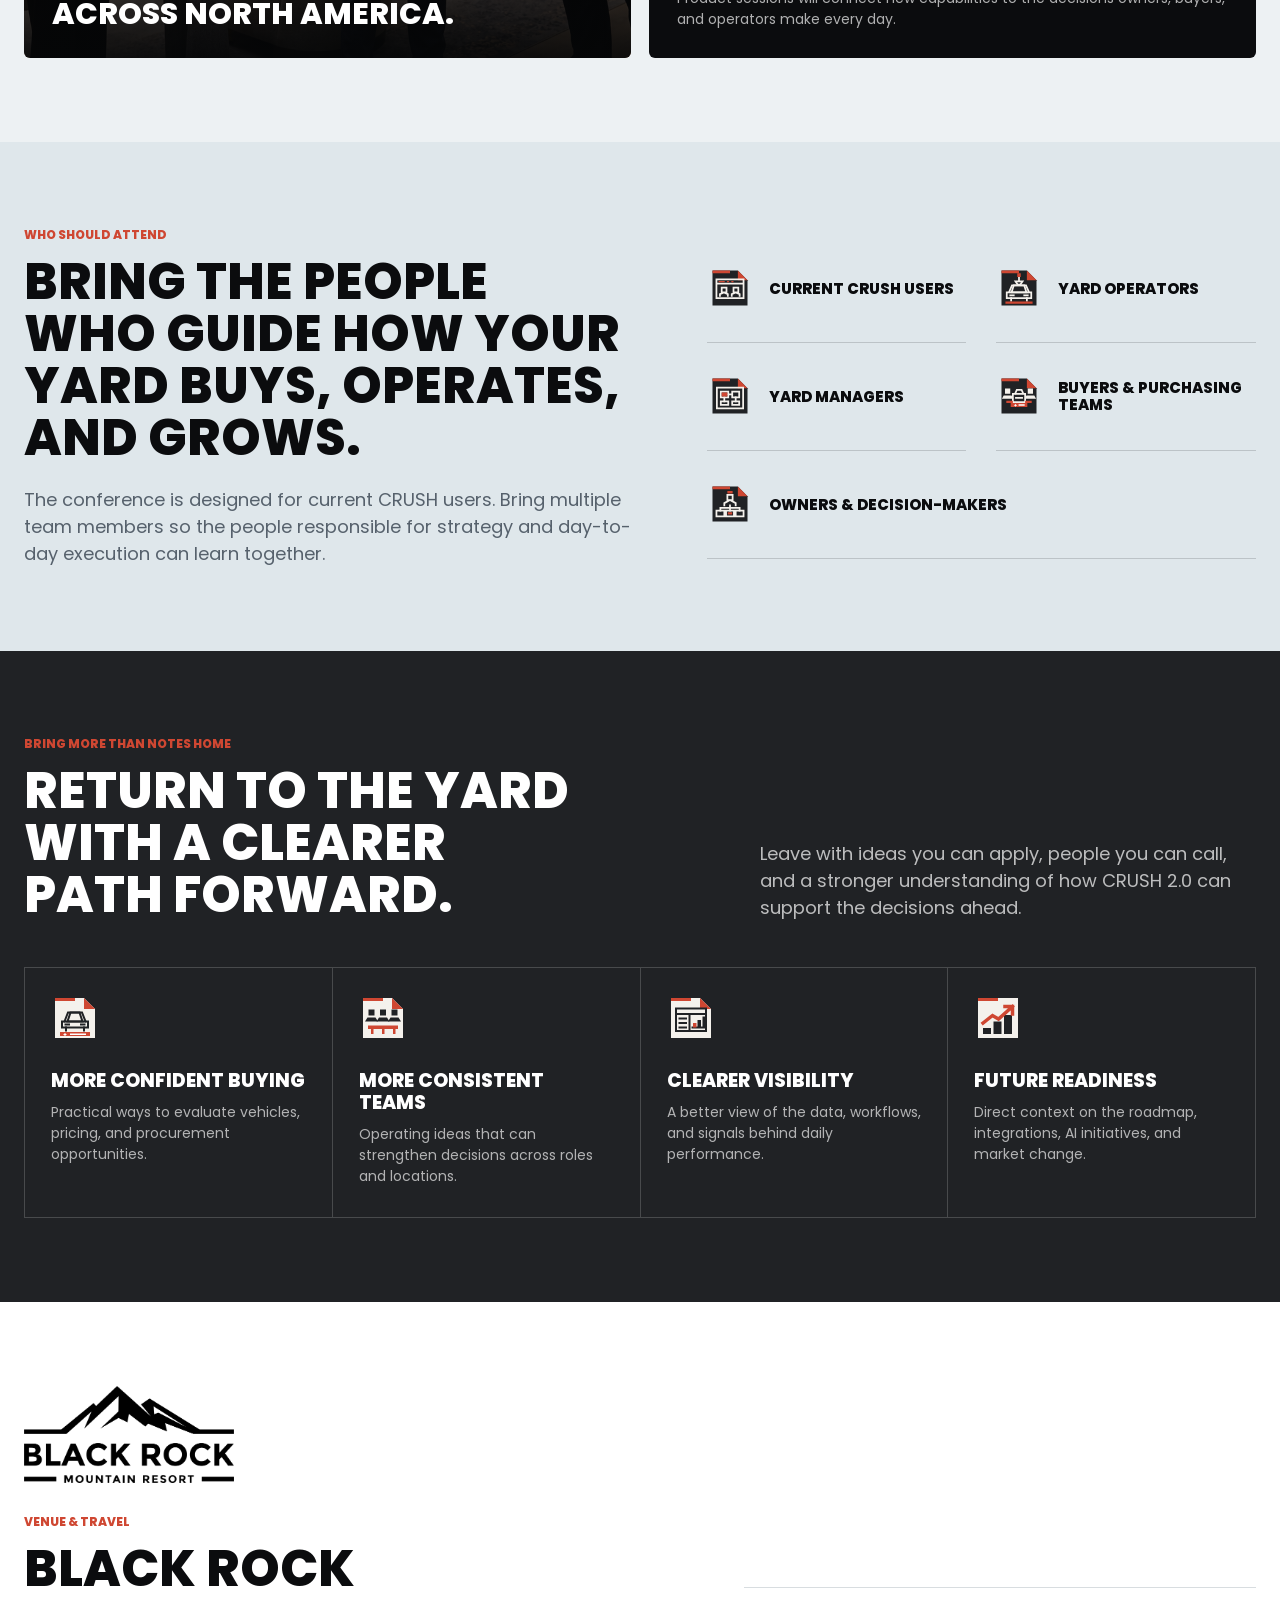
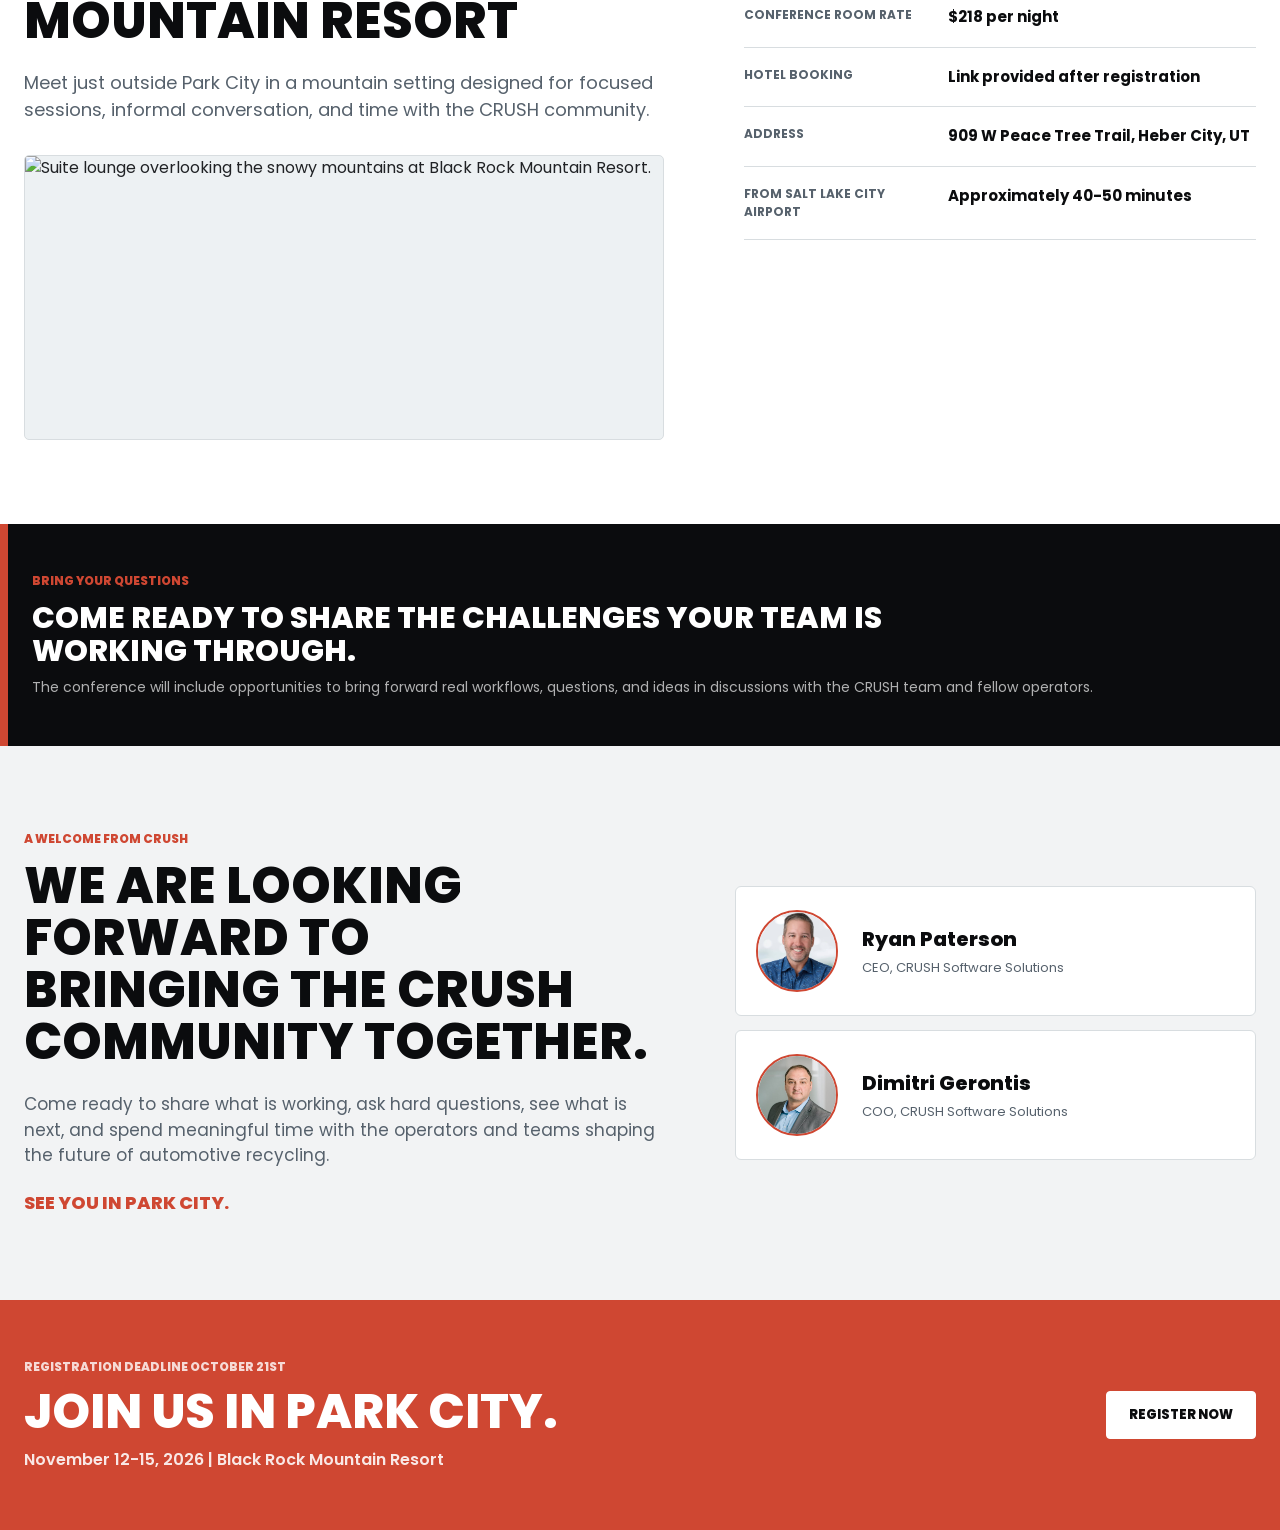
==== commit 53330e6e: "Bust cached deadline styles" ====
--- a/prototype/index.html
+++ b/prototype/index.html
@@ -5,7 +5,7 @@
     <meta name="viewport" content="width=device-width, initial-scale=1">
     <title>CRUSH User Conference 2026</title>
     <meta name="description" content="Join the CRUSH community November 12-15, 2026 at Black Rock Mountain Resort for product education, live demonstrations, operator collaboration, and a look at what is next.">
-    <link rel="stylesheet" href="styles.css">
+    <link rel="stylesheet" href="styles.css?v=20260830c">
   </head>
   <body class="crush-preview-body">
     <main class="crush-retreat">
--- a/prototype/styles.css
+++ b/prototype/styles.css
@@ -288,7 +288,7 @@
 
 .crush-hero-intro .crush-hero-deadline {
   color: var(--crush-white);
-  font-size: 16px;
+  font-size: 18px;
   font-weight: 800;
   line-height: 1.25;
   text-align: center;
@@ -1430,6 +1430,7 @@
   .crush-hero h1 { font-size: 39px; }
   .crush-hero-date { font-size: 25px; }
   .crush-hero-intro p { font-size: 16px; }
+  .crush-hero-intro .crush-hero-deadline { font-size: 16px; }
   .crush-hero-actions,
   .crush-hero-actions .crush-btn-row { width: 100%; }
   .crush-stats-grid { grid-template-columns: 1fr; }
